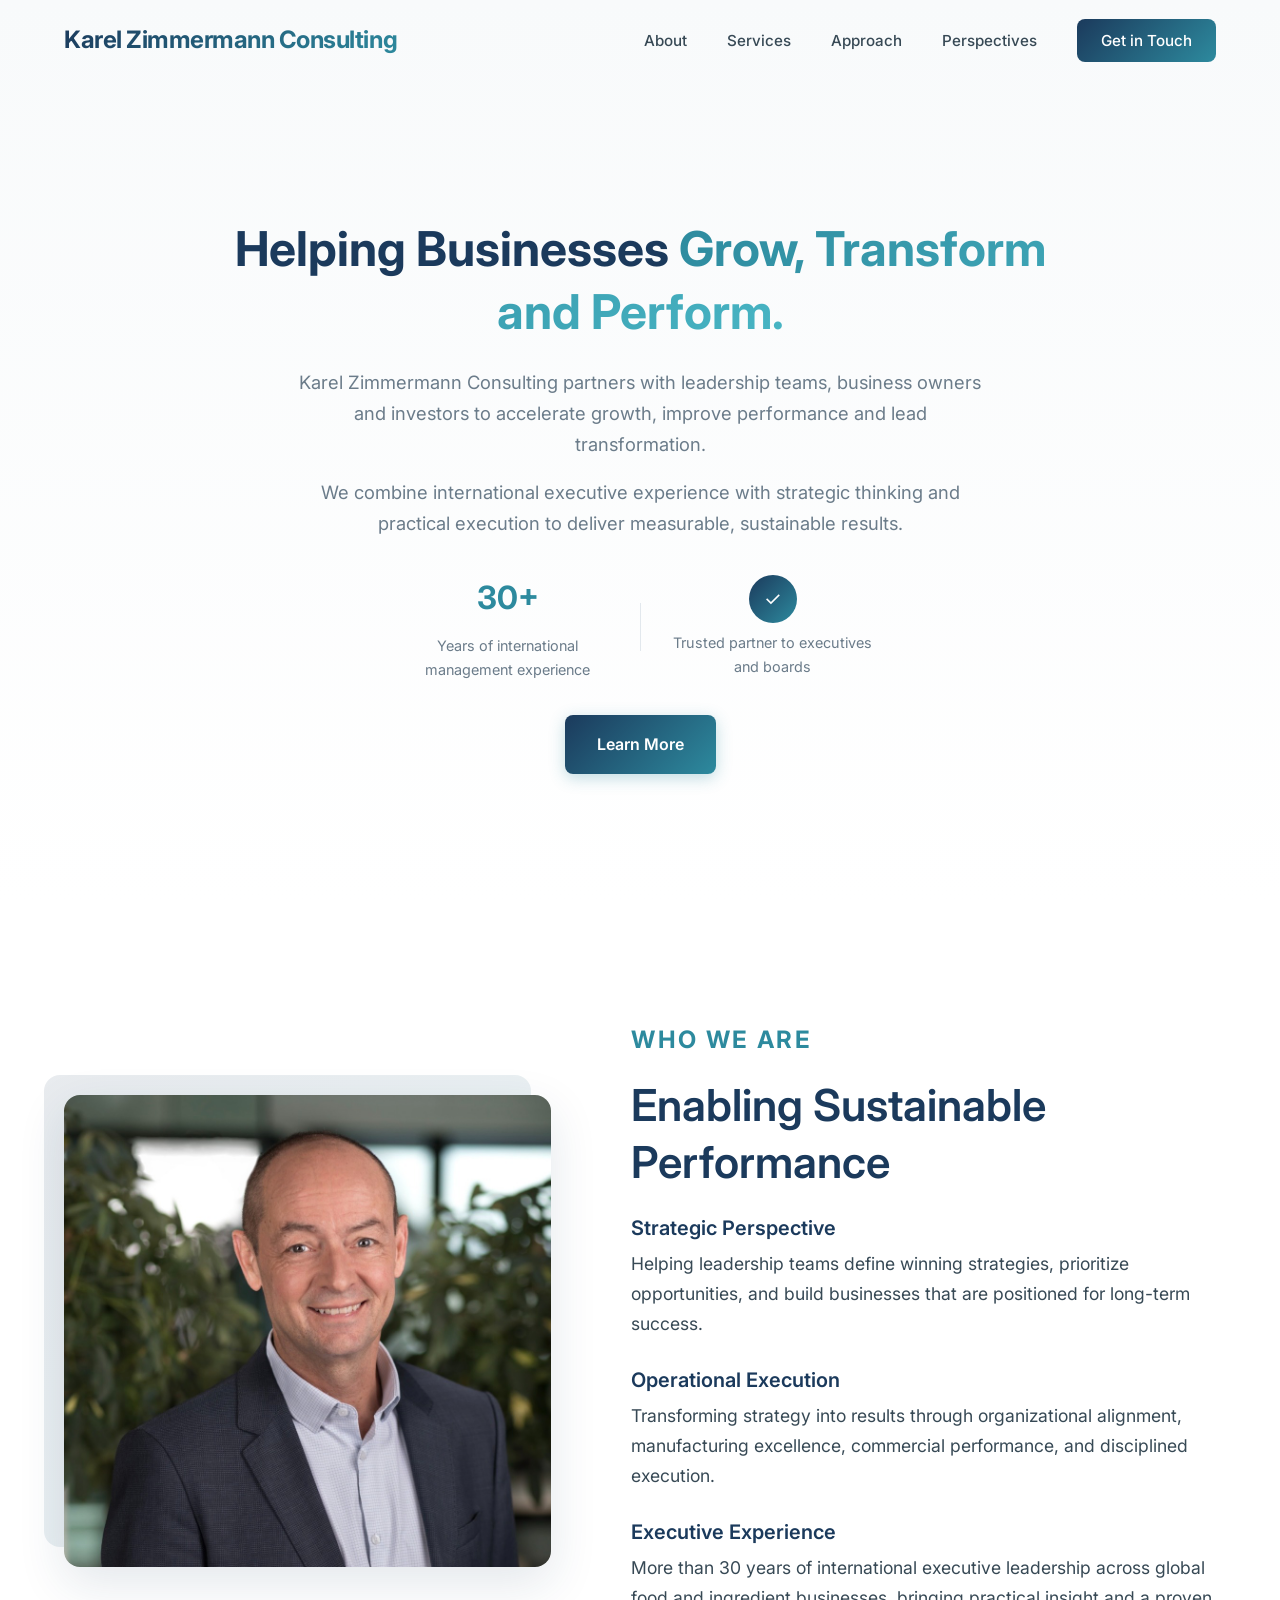
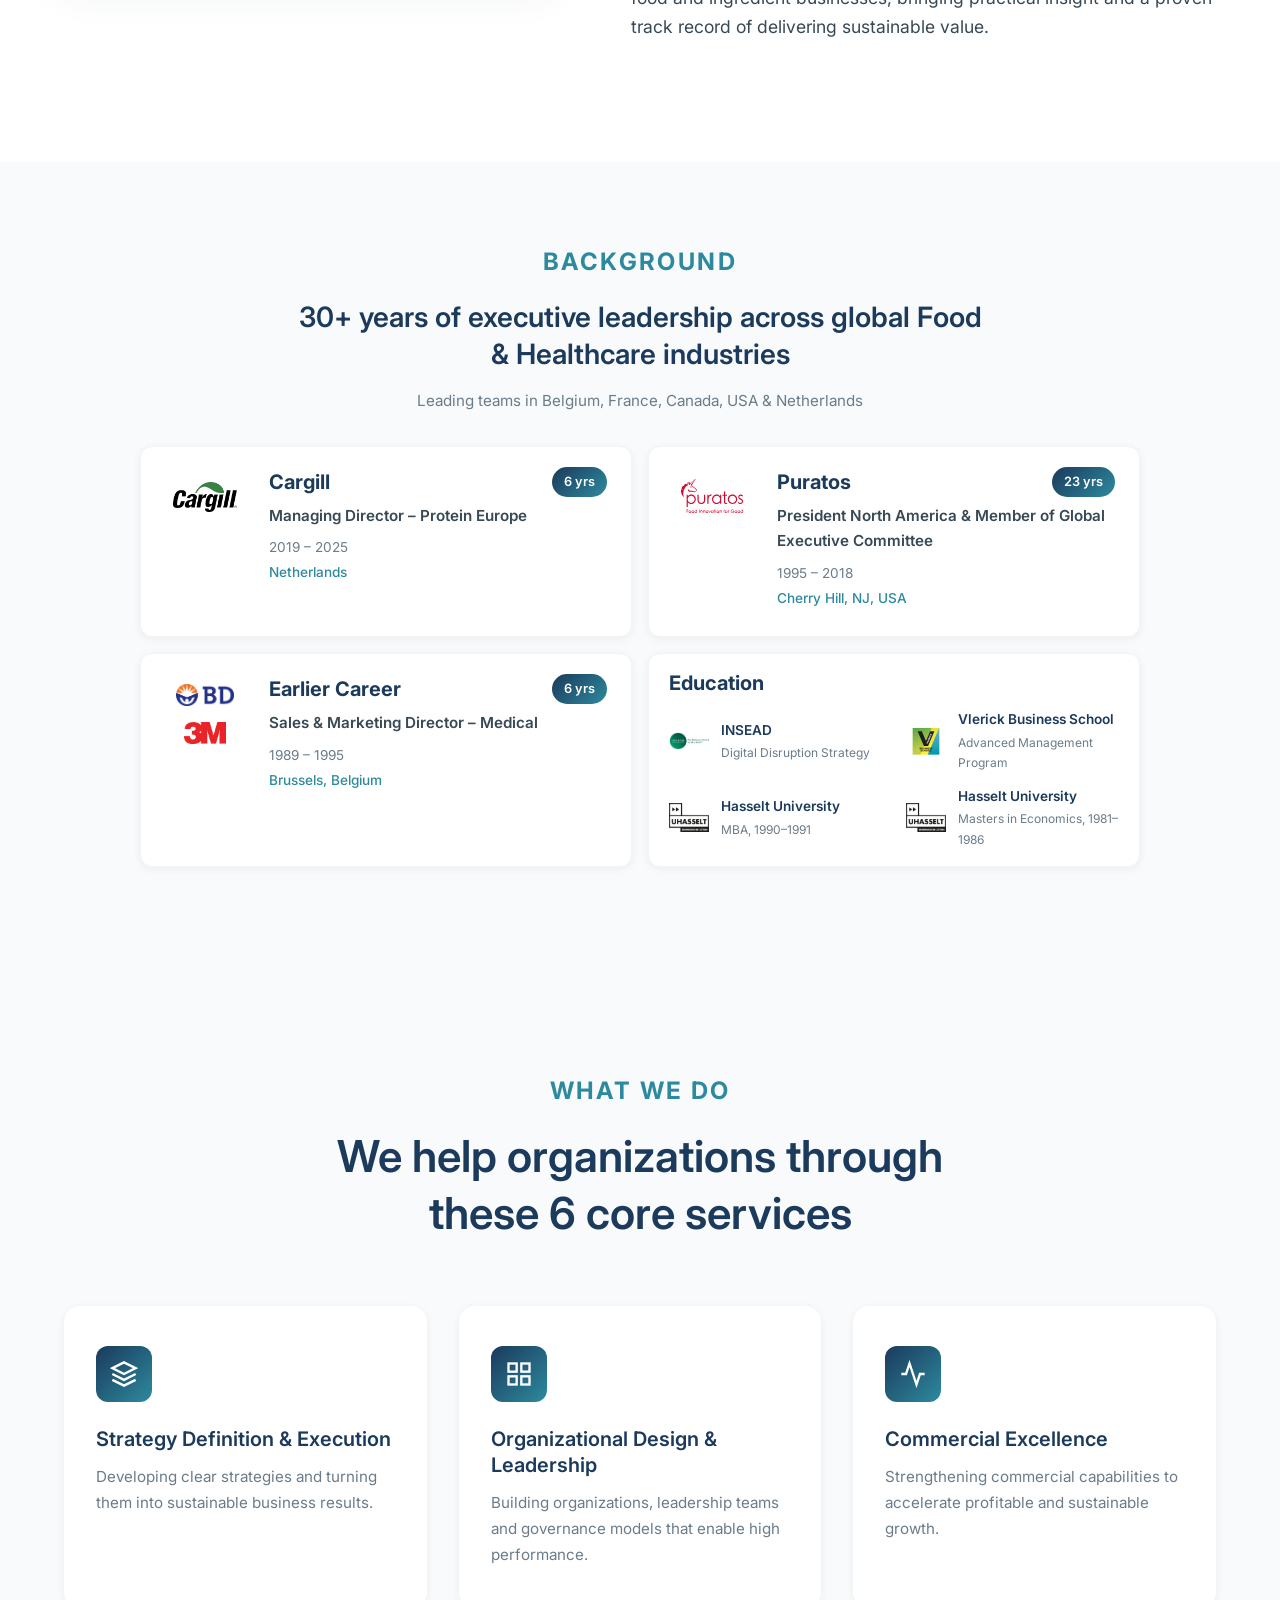
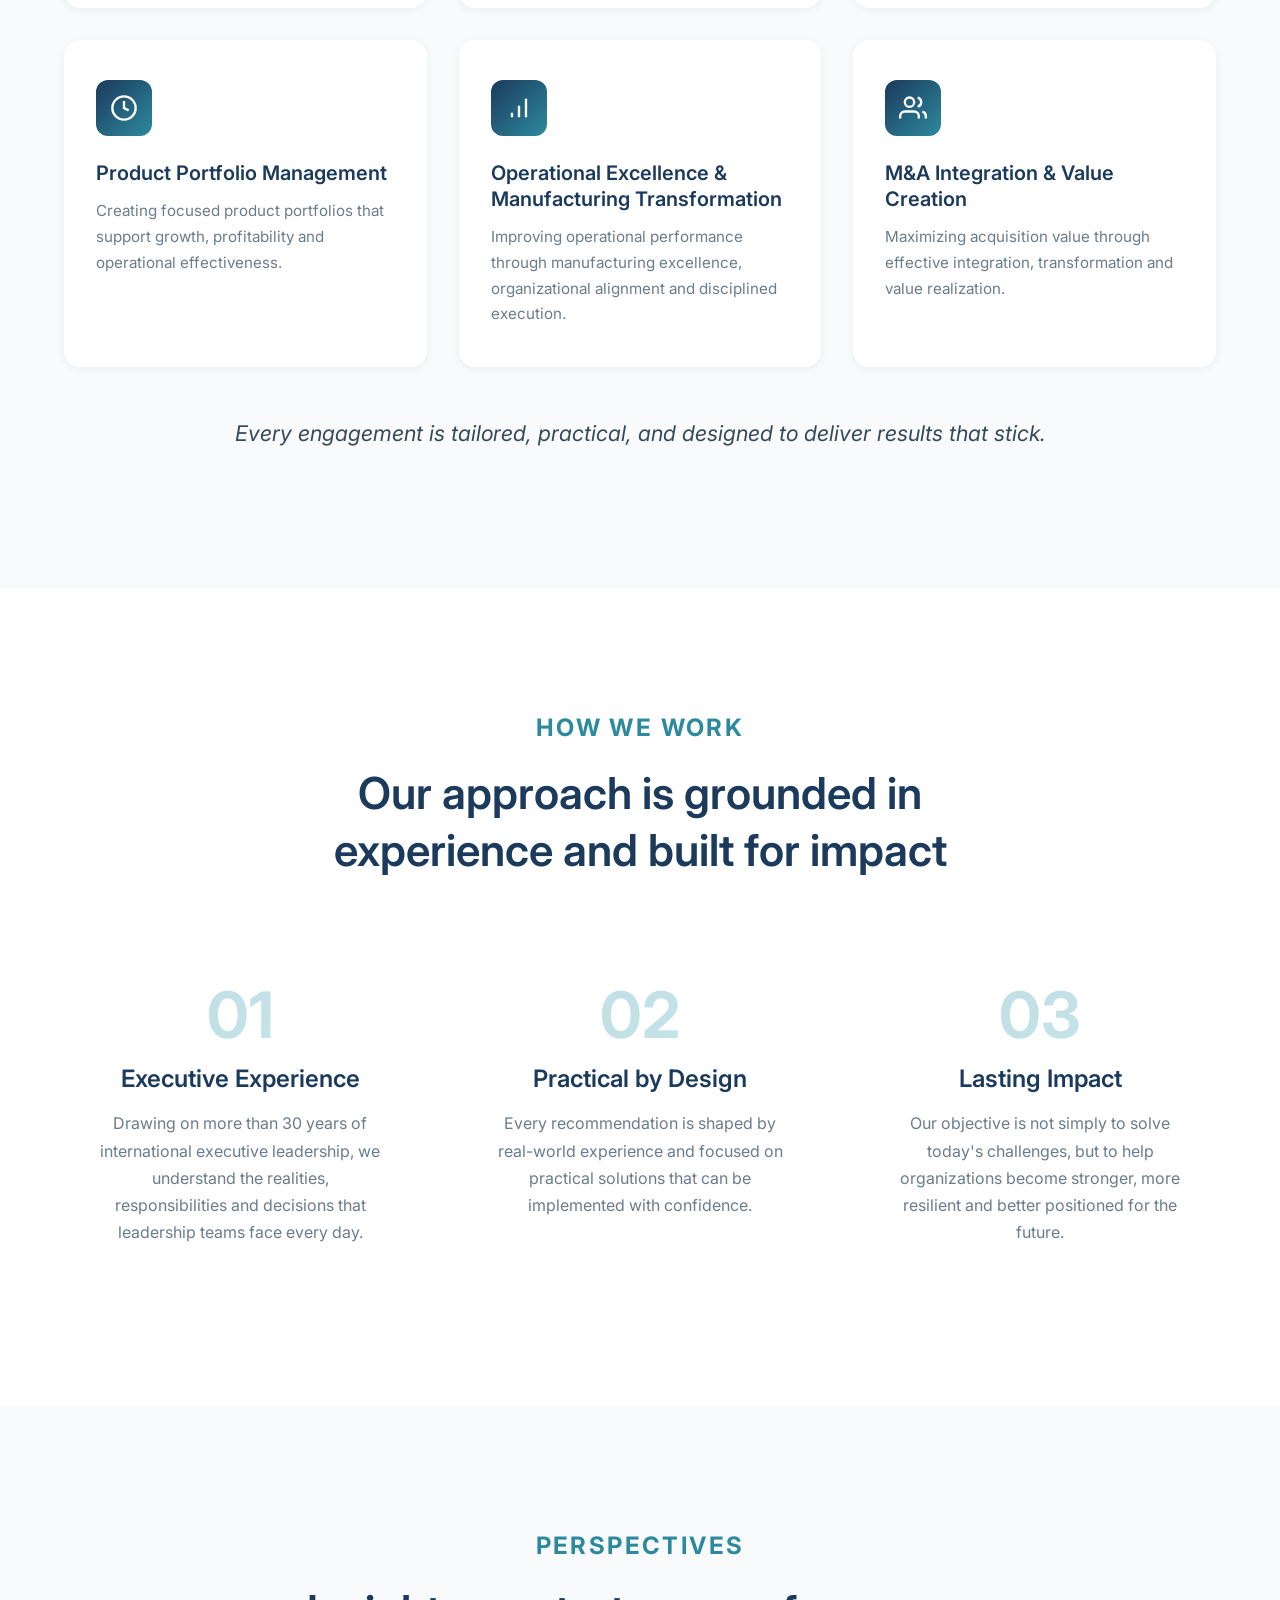
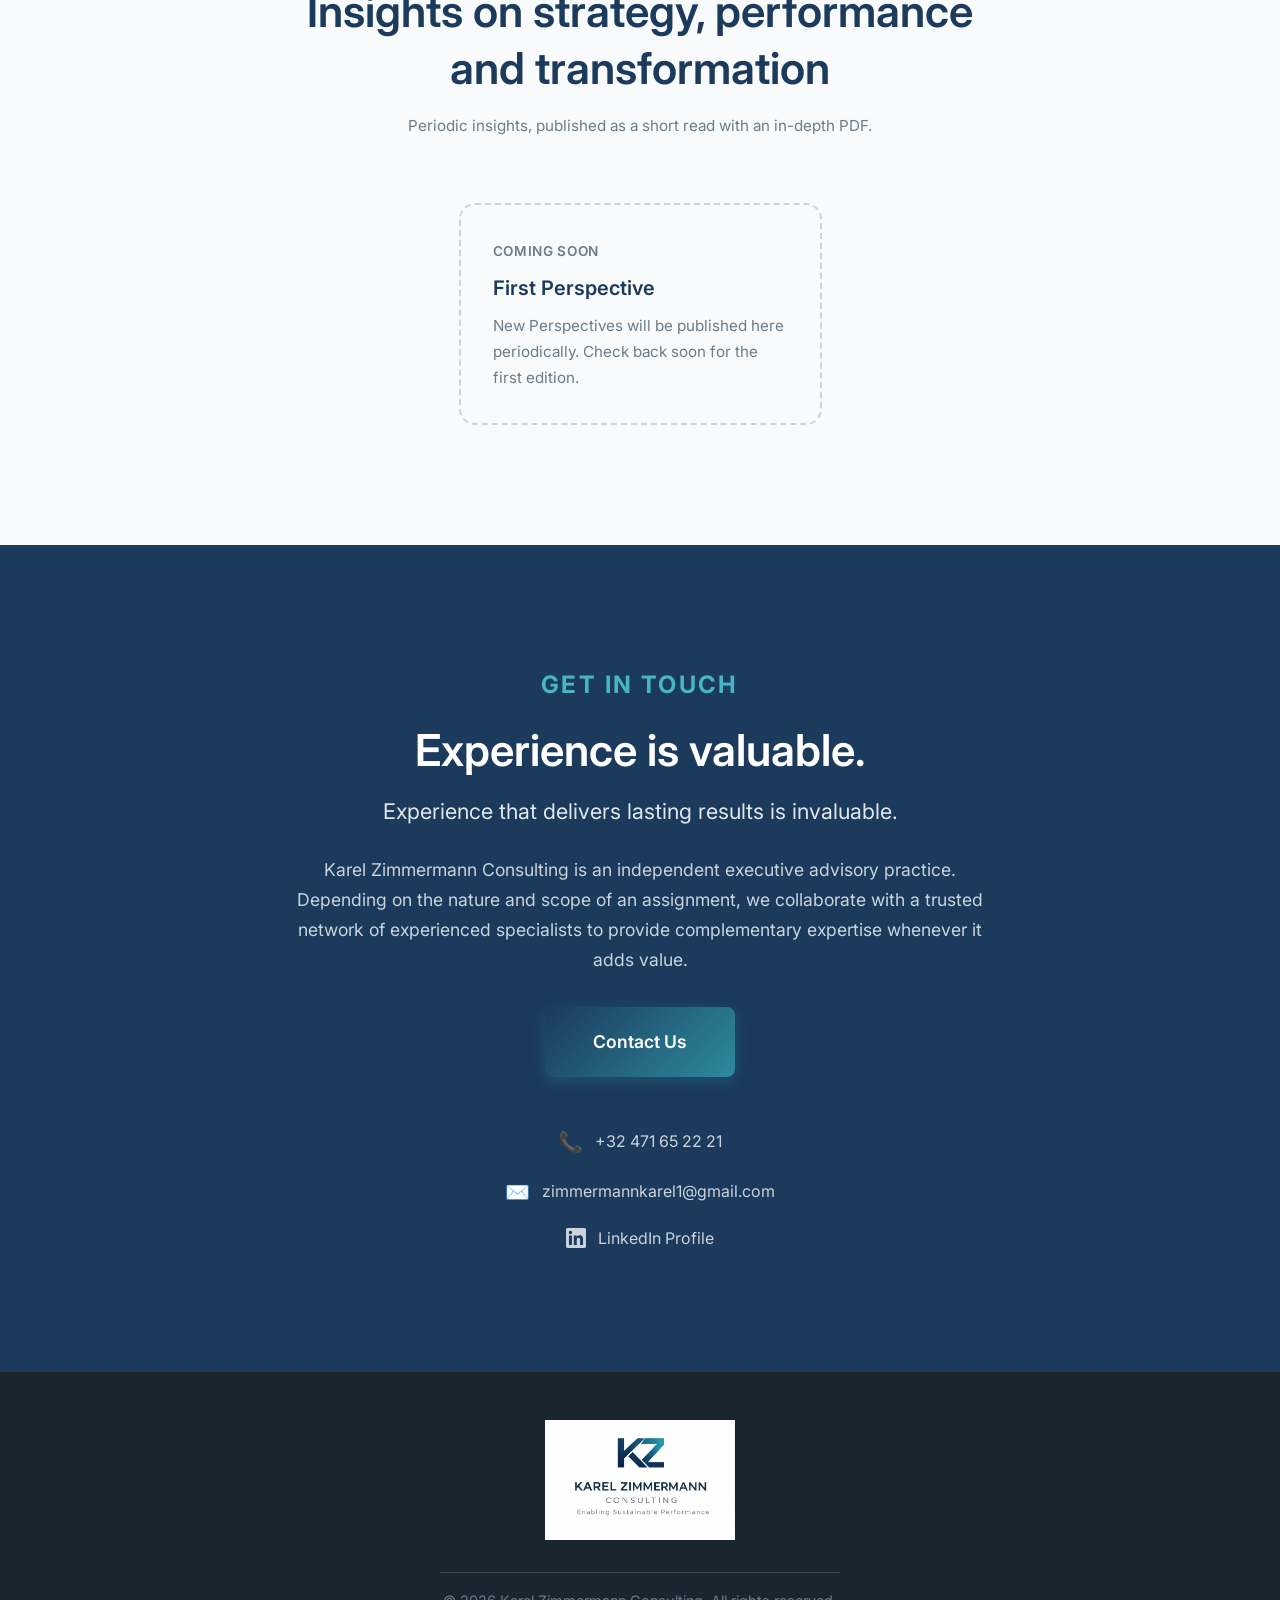
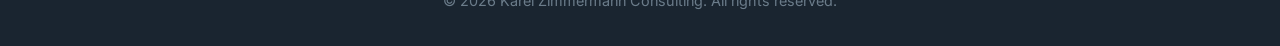
==== index.html @ 5d54854a "Render Perspectives from validated JSON data" ====
<!DOCTYPE html>
<html lang="en">

<head>
    <meta charset="UTF-8">
    <meta name="viewport" content="width=device-width, initial-scale=1.0">
    <meta name="description"
        content="Karel Zimmermann Consulting - Enabling Sustainable Performance. Strategy, structure, and execution consulting for leadership teams.">
    <title>Karel Zimmermann Consulting | Enabling Sustainable Performance</title>
    <link rel="stylesheet" href="styles.css">
    <link rel="preconnect" href="https://fonts.googleapis.com">
    <link rel="preconnect" href="https://fonts.gstatic.com" crossorigin>
    <link href="https://fonts.googleapis.com/css2?family=Inter:wght@300;400;500;600;700&display=swap" rel="stylesheet">
    <link rel="icon" type="image/png" href="logo.png">
</head>

<body>
    <!-- Navigation -->
    <nav class="navbar">
        <div class="nav-container">
            <a href="#home" class="nav-logo">Karel Zimmermann Consulting</a>
            <ul class="nav-menu">
                <li><a href="#about">About</a></li>
                <li><a href="#services">Services</a></li>
                <li><a href="#approach">Approach</a></li>
                <li><a href="#perspectives">Perspectives</a></li>
                <li><a href="#contact" class="nav-cta">Get in Touch</a></li>
            </ul>
            <button class="nav-toggle" aria-label="Toggle menu">
                <span></span>
                <span></span>
                <span></span>
            </button>
        </div>
    </nav>

    <!-- Hero Section -->
    <section id="home" class="hero">
        <div class="hero-content">
            <h1>Helping Businesses <span class="gradient-text">Grow, Transform and Perform.</span></h1>
            <p class="hero-subtitle">Karel Zimmermann Consulting partners with leadership teams, business
                owners and investors to accelerate growth, improve performance and lead transformation.</p>
            <p class="hero-subtitle">We combine international executive experience with strategic thinking and
                practical execution to deliver measurable, sustainable results.</p>
            <div class="hero-stats">
                <div class="stat">
                    <span class="stat-number">30+</span>
                    <span class="stat-label">Years of international management experience</span>
                </div>
                <div class="stat-divider"></div>
                <div class="stat">
                    <span class="stat-icon">✓</span>
                    <span class="stat-label">Trusted partner to executives and boards</span>
                </div>
            </div>
            <a href="#about" class="btn btn-primary">Learn More</a>
        </div>
    </section>

    <!-- About Section -->
    <section id="about" class="about">
        <div class="container">
            <div class="about-grid">
                <div class="about-image">
                    <img src="karel-photo.png" alt="Karel Zimmermann">
                </div>
                <div class="about-content">
                    <span class="section-tag">Who We Are</span>
                    <h2>Enabling Sustainable Performance</h2>
                    <div class="about-points">
                        <div class="about-point">
                            <h3>Strategic Perspective</h3>
                            <p>Helping leadership teams define winning strategies, prioritize opportunities,
                                and build businesses that are positioned for long-term success.</p>
                        </div>
                        <div class="about-point">
                            <h3>Operational Execution</h3>
                            <p>Transforming strategy into results through organizational alignment,
                                manufacturing excellence, commercial performance, and disciplined
                                execution.</p>
                        </div>
                        <div class="about-point">
                            <h3>Executive Experience</h3>
                            <p>More than 30 years of international executive leadership across global food
                                and ingredient businesses, bringing practical insight and a proven track
                                record of delivering sustainable value.</p>
                        </div>
                    </div>
                </div>
            </div>
        </div>
    </section>

    <!-- Experience Section -->
    <section id="experience" class="experience">
        <div class="container">
            <div class="section-header">
                <span class="section-tag">Background</span>
                <h2 class="experience-title">30+ years of executive leadership across global Food & Healthcare industries</h2>
                <p class="section-subtitle">Leading teams in Belgium, France, Canada, USA & Netherlands</p>
            </div>

            <!-- Career & Education Grid -->
            <div class="career-timeline">
                <!-- Cargill -->
                <div class="career-item">
                    <div class="career-logo">
                        <img src="logos/cargill-logo.png" alt="Cargill">
                    </div>
                    <div class="career-content">
                        <div class="career-header">
                            <h3 class="career-company">Cargill</h3>
                            <span class="career-duration">6 yrs</span>
                        </div>
                        <div class="career-role">
                            <strong>Managing Director – Protein Europe</strong>
                            <span class="career-period">2019 – 2025</span>
                        </div>
                        <p class="career-location">Netherlands</p>
                    </div>
                </div>

                <!-- Puratos -->
                <div class="career-item">
                    <div class="career-logo">
                        <img src="logos/puratos-logo.svg" alt="Puratos">
                    </div>
                    <div class="career-content">
                        <div class="career-header">
                            <h3 class="career-company">Puratos</h3>
                            <span class="career-duration">23 yrs</span>
                        </div>
                        <div class="career-role">
                            <strong>President North America & Member of Global Executive Committee</strong>
                            <span class="career-period">1995 – 2018</span>
                        </div>
                        <p class="career-location">Cherry Hill, NJ, USA</p>
                    </div>
                </div>

                <!-- Earlier Career -->
                <div class="career-item">
                    <div class="career-logo career-logo-multi">
                        <img src="logos/bd-logo.png" alt="BD">
                        <img src="logos/3m-logo.png" alt="3M">
                    </div>
                    <div class="career-content">
                        <div class="career-header">
                            <h3 class="career-company">Earlier Career</h3>
                            <span class="career-duration">6 yrs</span>
                        </div>
                        <div class="career-role">
                            <strong>Sales & Marketing Director – Medical</strong>
                            <span class="career-period">1989 – 1995</span>
                        </div>
                        <p class="career-location">Brussels, Belgium</p>
                    </div>
                </div>

                <!-- Education -->
                <div class="career-item career-item-education">
                    <div class="career-content">
                        <div class="career-header">
                            <h3 class="career-company">Education</h3>
                        </div>
                        <div class="education-inline education-two-col">
                            <div class="education-item">
                                <img src="logos/insead-logo.png" alt="INSEAD">
                                <div>
                                    <strong>INSEAD</strong>
                                    <span>Digital Disruption Strategy</span>
                                </div>
                            </div>
                            <div class="education-item">
                                <img src="logos/vlerick-logo.png" alt="Vlerick">
                                <div>
                                    <strong>Vlerick Business School</strong>
                                    <span>Advanced Management Program</span>
                                </div>
                            </div>
                            <div class="education-item">
                                <img src="logos/uhasselt-logo.png" alt="Hasselt University">
                                <div>
                                    <strong>Hasselt University</strong>
                                    <span>MBA, 1990–1991</span>
                                </div>
                            </div>
                            <div class="education-item">
                                <img src="logos/uhasselt-logo.png" alt="Hasselt University">
                                <div>
                                    <strong>Hasselt University</strong>
                                    <span>Masters in Economics, 1981–1986</span>
                                </div>
                            </div>
                        </div>
                    </div>
                </div>
            </div>
        </div>
    </section>

    <!-- Services Section -->
    <section id="services" class="services">
        <div class="container">
            <div class="section-header">
                <span class="section-tag">What We Do</span>
                <h2>We help organizations through these 6 core services</h2>
            </div>
            <div class="services-grid">
                <div class="service-card">
                    <div class="service-icon">
                        <svg viewBox="0 0 24 24" fill="none" stroke="currentColor" stroke-width="2">
                            <path d="M12 2L2 7l10 5 10-5-10-5zM2 17l10 5 10-5M2 12l10 5 10-5" />
                        </svg>
                    </div>
                    <h3>Strategy Definition & Execution</h3>
                    <p>Developing clear strategies and turning them into sustainable business results.</p>
                </div>
                <div class="service-card">
                    <div class="service-icon">
                        <svg viewBox="0 0 24 24" fill="none" stroke="currentColor" stroke-width="2">
                            <rect x="3" y="3" width="7" height="7" />
                            <rect x="14" y="3" width="7" height="7" />
                            <rect x="14" y="14" width="7" height="7" />
                            <rect x="3" y="14" width="7" height="7" />
                        </svg>
                    </div>
                    <h3>Organizational Design & Leadership</h3>
                    <p>Building organizations, leadership teams and governance models that enable high
                        performance.</p>
                </div>
                <div class="service-card">
                    <div class="service-icon">
                        <svg viewBox="0 0 24 24" fill="none" stroke="currentColor" stroke-width="2">
                            <path d="M22 12h-4l-3 9L9 3l-3 9H2" />
                        </svg>
                    </div>
                    <h3>Commercial Excellence</h3>
                    <p>Strengthening commercial capabilities to accelerate profitable and sustainable
                        growth.</p>
                </div>
                <div class="service-card">
                    <div class="service-icon">
                        <svg viewBox="0 0 24 24" fill="none" stroke="currentColor" stroke-width="2">
                            <circle cx="12" cy="12" r="10" />
                            <path d="M12 6v6l4 2" />
                        </svg>
                    </div>
                    <h3>Product Portfolio Management</h3>
                    <p>Creating focused product portfolios that support growth, profitability and
                        operational effectiveness.</p>
                </div>
                <div class="service-card">
                    <div class="service-icon">
                        <svg viewBox="0 0 24 24" fill="none" stroke="currentColor" stroke-width="2">
                            <path d="M12 20V10M18 20V4M6 20v-4" />
                        </svg>
                    </div>
                    <h3>Operational Excellence & Manufacturing Transformation</h3>
                    <p>Improving operational performance through manufacturing excellence, organizational
                        alignment and disciplined execution.</p>
                </div>
                <div class="service-card">
                    <div class="service-icon">
                        <svg viewBox="0 0 24 24" fill="none" stroke="currentColor" stroke-width="2">
                            <path d="M17 21v-2a4 4 0 0 0-4-4H5a4 4 0 0 0-4 4v2" />
                            <circle cx="9" cy="7" r="4" />
                            <path d="M23 21v-2a4 4 0 0 0-3-3.87" />
                            <path d="M16 3.13a4 4 0 0 1 0 7.75" />
                        </svg>
                    </div>
                    <h3>M&A Integration & Value Creation</h3>
                    <p>Maximizing acquisition value through effective integration, transformation and value
                        realization.</p>
                </div>
            </div>
            <p class="services-note">Every engagement is tailored, practical, and designed to deliver results that
                stick.</p>
        </div>
    </section>

    <!-- Approach Section -->
    <section id="approach" class="approach">
        <div class="container">
            <div class="section-header">
                <span class="section-tag">How We Work</span>
                <h2>Our approach is grounded in experience and built for impact</h2>
            </div>
            <div class="approach-grid">
                <div class="approach-card">
                    <div class="approach-number">01</div>
                    <h3>Executive Experience</h3>
                    <p>Drawing on more than 30 years of international executive leadership, we understand the
                        realities, responsibilities and decisions that leadership teams face every day.</p>
                </div>
                <div class="approach-card">
                    <div class="approach-number">02</div>
                    <h3>Practical by Design</h3>
                    <p>Every recommendation is shaped by real-world experience and focused on practical
                        solutions that can be implemented with confidence.</p>
                </div>
                <div class="approach-card">
                    <div class="approach-number">03</div>
                    <h3>Lasting Impact</h3>
                    <p>Our objective is not simply to solve today's challenges, but to help organizations
                        become stronger, more resilient and better positioned for the future.</p>
                </div>
            </div>
        </div>
    </section>

    <!-- Perspectives Section -->
    <section id="perspectives" class="perspectives">
        <div class="container">
            <div class="section-header">
                <span class="section-tag">Perspectives</span>
                <h2>Insights on strategy, performance and transformation</h2>
                <p class="section-subtitle">Periodic insights, published as a short read with an in-depth
                    PDF.</p>
            </div>
            <div class="perspectives-grid">
                <div class="perspective-card perspective-card--placeholder">
                    <span class="perspective-date">Coming soon</span>
                    <h3>First Perspective</h3>
                    <p>New Perspectives will be published here periodically. Check back soon for the first
                        edition.</p>
                </div>
            </div>
        </div>
    </section>

    <!-- Contact Section -->
    <section id="contact" class="contact">
        <div class="container">
            <div class="contact-content">
                <span class="section-tag">Get in Touch</span>
                <h2>Experience is valuable.</h2>
                <p class="contact-tagline">Experience that delivers lasting results is invaluable.</p>
                <p>Karel Zimmermann Consulting is an independent executive advisory practice. Depending on
                    the nature and scope of an assignment, we collaborate with a trusted network of
                    experienced specialists to provide complementary expertise whenever it adds value.</p>
                <a href="mailto:zimmermannkarel1@gmail.com" class="btn btn-primary btn-large">Contact Us</a>
                <div class="contact-details">
                    <div class="contact-item">
                        <span class="contact-icon">📞</span>
                        <a href="tel:+32471652221">+32 471 65 22 21</a>
                    </div>
                    <div class="contact-item">
                        <span class="contact-icon">✉️</span>
                        <a href="mailto:zimmermannkarel1@gmail.com">zimmermannkarel1@gmail.com</a>
                    </div>
                    <div class="contact-item">
                        <span class="contact-icon linkedin-icon">
                            <svg xmlns="http://www.w3.org/2000/svg" viewBox="0 0 24 24" fill="currentColor" width="20"
                                height="20">
                                <path
                                    d="M20.447 20.452h-3.554v-5.569c0-1.328-.027-3.037-1.852-3.037-1.853 0-2.136 1.445-2.136 2.939v5.667H9.351V9h3.414v1.561h.046c.477-.9 1.637-1.85 3.37-1.85 3.601 0 4.267 2.37 4.267 5.455v6.286zM5.337 7.433c-1.144 0-2.063-.926-2.063-2.065 0-1.138.92-2.063 2.063-2.063 1.14 0 2.064.925 2.064 2.063 0 1.139-.925 2.065-2.064 2.065zm1.782 13.019H3.555V9h3.564v11.452zM22.225 0H1.771C.792 0 0 .774 0 1.729v20.542C0 23.227.792 24 1.771 24h20.451C23.2 24 24 23.227 24 22.271V1.729C24 .774 23.2 0 22.222 0h.003z" />
                            </svg>
                        </span>
                        <a href="https://www.linkedin.com/in/karel-zimmermann/" target="_blank"
                            rel="noopener noreferrer">LinkedIn Profile</a>
                    </div>
                </div>
            </div>
        </div>
    </section>

    <!-- Footer -->
    <footer class="footer">
        <div class="container">
            <div class="footer-content">
                <img src="logo-full.jpg" alt="Karel Zimmermann Consulting" class="footer-logo">
                <p class="copyright">© 2026 Karel Zimmermann Consulting. All rights reserved.</p>
            </div>
        </div>
    </footer>

    <script src="perspectives.js"></script>
    <script>
        // Mobile Navigation Toggle
        const navToggle = document.querySelector('.nav-toggle');
        const navMenu = document.querySelector('.nav-menu');

        navToggle.addEventListener('click', () => {
            navMenu.classList.toggle('active');
            navToggle.classList.toggle('active');
        });

        // Close menu when clicking a link
        document.querySelectorAll('.nav-menu a').forEach(link => {
            link.addEventListener('click', () => {
                navMenu.classList.remove('active');
                navToggle.classList.remove('active');
            });
        });

        // Navbar background on scroll
        window.addEventListener('scroll', () => {
            const navbar = document.querySelector('.navbar');
            if (window.scrollY > 50) {
                navbar.classList.add('scrolled');
            } else {
                navbar.classList.remove('scrolled');
            }
        });

        // Smooth scroll for anchor links
        document.querySelectorAll('a[href^="#"]').forEach(anchor => {
            anchor.addEventListener('click', function (e) {
                e.preventDefault();
                const target = document.querySelector(this.getAttribute('href'));
                if (target) {
                    target.scrollIntoView({
                        behavior: 'smooth',
                        block: 'start'
                    });
                }
            });
        });

        // Reveal animations on scroll
        const observerOptions = {
            threshold: 0.1,
            rootMargin: '0px 0px -50px 0px'
        };

        const observer = new IntersectionObserver((entries) => {
            entries.forEach(entry => {
                if (entry.isIntersecting) {
                    entry.target.classList.add('revealed');
                }
            });
        }, observerOptions);

        document.querySelectorAll('.service-card, .approach-card, .perspective-card, .about-content, .about-image, .career-item').forEach(el => {
            el.classList.add('reveal');
            observer.observe(el);
        });

        Perspectives.loadPerspectives({
            document,
            grid: document.querySelector('.perspectives-grid'),
            fetch: window.fetch.bind(window),
            onError: error => console.error('Unable to load Perspectives:', error),
            observer
        });
    </script>
</body>

</html>
---- styles.css ----
/* ========================================
   Karel Zimmermann Consulting
   Brand Colors & Design System
   ======================================== */

:root {
    /* Brand Colors - from logo */
    --navy-dark: #1B3A5C;
    --navy: #1E4A6D;
    --teal: #2D8A9E;
    --teal-light: #48B5C4;
    --gradient-primary: linear-gradient(135deg, var(--navy-dark) 0%, var(--teal) 100%);
    --gradient-text: linear-gradient(135deg, var(--teal) 0%, var(--teal-light) 100%);

    /* Neutrals */
    --white: #FFFFFF;
    --gray-50: #F8FAFB;
    --gray-100: #F1F5F7;
    --gray-200: #E2E8ED;
    --gray-300: #CAD4DC;
    --gray-500: #6B7C8A;
    --gray-700: #374955;
    --gray-900: #1A2530;

    /* Typography */
    --font-family: 'Inter', -apple-system, BlinkMacSystemFont, 'Segoe UI', sans-serif;

    /* Spacing */
    --section-padding: 120px;
    --container-max: 1200px;

    /* Transitions */
    --transition-fast: 0.2s ease;
    --transition-base: 0.3s ease;
    --transition-slow: 0.5s ease;

    /* Shadows */
    --shadow-sm: 0 2px 8px rgba(27, 58, 92, 0.06);
    --shadow-md: 0 8px 24px rgba(27, 58, 92, 0.08);
    --shadow-lg: 0 16px 48px rgba(27, 58, 92, 0.12);
}

/* ========================================
   Reset & Base Styles
   ======================================== */

*,
*::before,
*::after {
    margin: 0;
    padding: 0;
    box-sizing: border-box;
}

html {
    scroll-behavior: smooth;
}

body {
    font-family: var(--font-family);
    font-size: 16px;
    line-height: 1.7;
    color: var(--gray-700);
    background-color: var(--white);
    -webkit-font-smoothing: antialiased;
    -moz-osx-font-smoothing: grayscale;
}

h1,
h2,
h3,
h4,
h5,
h6 {
    color: var(--navy-dark);
    font-weight: 600;
    line-height: 1.3;
}

h1 {
    font-size: clamp(2rem, 4vw, 3rem);
    font-weight: 700;
}

h2 {
    font-size: clamp(2rem, 4vw, 2.75rem);
}

h3 {
    font-size: 1.25rem;
}

p {
    margin-bottom: 1rem;
}

a {
    color: var(--teal);
    text-decoration: none;
    transition: color var(--transition-fast);
}

a:hover {
    color: var(--navy-dark);
}

img {
    max-width: 100%;
    height: auto;
    display: block;
}

.container {
    max-width: var(--container-max);
    margin: 0 auto;
    padding: 0 24px;
}

/* ========================================
   Navigation
   ======================================== */

.navbar {
    position: fixed;
    top: 0;
    left: 0;
    right: 0;
    z-index: 1000;
    padding: 20px 0;
    transition: all var(--transition-base);
}

.navbar.scrolled {
    background: rgba(255, 255, 255, 0.98);
    backdrop-filter: blur(10px);
    box-shadow: var(--shadow-sm);
    padding: 12px 0;
}

.nav-container {
    max-width: var(--container-max);
    margin: 0 auto;
    padding: 0 24px;
    display: flex;
    justify-content: space-between;
    align-items: center;
}

.nav-logo {
    font-size: 1.5rem;
    font-weight: 700;
    background: var(--gradient-primary);
    -webkit-background-clip: text;
    -webkit-text-fill-color: transparent;
    background-clip: text;
    letter-spacing: -0.02em;
}

.nav-logo:hover {
    background: var(--gradient-text);
    -webkit-background-clip: text;
    -webkit-text-fill-color: transparent;
    background-clip: text;
}

.nav-menu {
    display: flex;
    list-style: none;
    gap: 40px;
    align-items: center;
}

.nav-menu a {
    color: var(--gray-700);
    font-weight: 500;
    font-size: 0.95rem;
    transition: color var(--transition-fast);
}

.nav-menu a:hover {
    color: var(--teal);
}

.nav-cta {
    background: var(--gradient-primary);
    color: var(--white) !important;
    padding: 12px 24px;
    border-radius: 8px;
    font-weight: 500;
}

.nav-cta:hover {
    opacity: 0.9;
    color: var(--white) !important;
}

.nav-toggle {
    display: none;
    flex-direction: column;
    gap: 5px;
    background: none;
    border: none;
    cursor: pointer;
    padding: 5px;
}

.nav-toggle span {
    width: 24px;
    height: 2px;
    background: var(--navy-dark);
    transition: var(--transition-fast);
}

/* ========================================
   Buttons
   ======================================== */

.btn {
    display: inline-flex;
    align-items: center;
    justify-content: center;
    padding: 16px 32px;
    font-size: 1rem;
    font-weight: 600;
    border-radius: 8px;
    cursor: pointer;
    transition: all var(--transition-base);
    border: none;
    text-decoration: none;
}

.btn-primary {
    background: var(--gradient-primary);
    color: var(--white);
    box-shadow: 0 4px 16px rgba(45, 138, 158, 0.3);
}

.btn-primary:hover {
    transform: translateY(-2px);
    box-shadow: 0 8px 24px rgba(45, 138, 158, 0.4);
    color: var(--white);
}

.btn-large {
    padding: 20px 48px;
    font-size: 1.1rem;
}

/* ========================================
   Hero Section
   ======================================== */

.hero {
    height: 100vh;
    display: flex;
    align-items: center;
    padding: 100px 24px 40px;
    background: linear-gradient(180deg, var(--gray-50) 0%, var(--white) 100%);
}

.hero-content {
    max-width: 900px;
    margin: 0 auto;
    text-align: center;
    transform: translateY(16px);
}

.hero h1 {
    margin-bottom: 24px;
}

.gradient-text {
    background: var(--gradient-text);
    -webkit-background-clip: text;
    -webkit-text-fill-color: transparent;
    background-clip: text;
}

.hero-subtitle {
    font-size: 1.15rem;
    color: var(--gray-500);
    max-width: 700px;
    margin: 0 auto 16px;
    line-height: 1.7;
}

.hero-subtitle:last-of-type {
    margin-bottom: 32px;
}

.hero-stats {
    display: flex;
    justify-content: center;
    align-items: center;
    gap: 32px;
    margin-bottom: 32px;
    flex-wrap: wrap;
}

.stat {
    display: flex;
    flex-direction: column;
    align-items: center;
    gap: 8px;
}

.stat-number {
    font-size: 2rem;
    font-weight: 700;
    color: var(--teal);
}

.stat-icon {
    width: 48px;
    height: 48px;
    display: flex;
    align-items: center;
    justify-content: center;
    background: var(--gradient-primary);
    color: var(--white);
    border-radius: 50%;
    font-size: 1.25rem;
}

.stat-label {
    font-size: 0.9rem;
    color: var(--gray-500);
    max-width: 200px;
    text-align: center;
}

.stat-divider {
    width: 1px;
    height: 48px;
    background: var(--gray-200);
}

/* ========================================
   Section Styles
   ======================================== */

.section-tag {
    display: inline-block;
    font-size: 1.5rem;
    font-weight: 700;
    color: var(--teal);
    text-transform: uppercase;
    letter-spacing: 0.1em;
    margin-bottom: 16px;
}

.section-header {
    text-align: center;
    max-width: 700px;
    margin: 0 auto 64px;
}

.section-header h2 {
    margin-bottom: 16px;
}

/* ========================================
   About Section
   ======================================== */

.about {
    padding: var(--section-padding) 0;
}

.about-grid {
    display: grid;
    grid-template-columns: 1fr 1.2fr;
    gap: 80px;
    align-items: center;
}

.about-image {
    position: relative;
}

.about-image img {
    border-radius: 16px;
    box-shadow: var(--shadow-lg);
}

.about-image::before {
    content: '';
    position: absolute;
    top: -20px;
    left: -20px;
    right: 20px;
    bottom: 20px;
    background: var(--gradient-primary);
    border-radius: 16px;
    z-index: -1;
    opacity: 0.1;
}

.about-content h2 {
    margin-bottom: 24px;
}

.about-content p {
    color: var(--gray-700);
    font-size: 1.1rem;
}

.about-points {
    display: flex;
    flex-direction: column;
    gap: 28px;
    margin-top: 8px;
}

.about-point h3 {
    margin-bottom: 8px;
}

.about-point p {
    margin-bottom: 0;
}

/* ========================================
   Experience Section
   ======================================== */

.experience {
    padding: 80px 0 60px;
    background: var(--gray-50);
}

.experience .section-header {
    margin-bottom: 32px;
}

.experience-title {
    font-size: clamp(1.4rem, 3vw, 1.75rem);
}

.section-subtitle {
    color: var(--gray-500);
    font-size: 0.95rem;
    margin-top: 4px;
}

/* Career Timeline */
.career-timeline {
    max-width: 1000px;
    margin: 0 auto 24px;
    display: grid;
    grid-template-columns: repeat(2, 1fr);
    gap: 16px;
}

.career-item {
    display: flex;
    gap: 24px;
    background: var(--white);
    border-radius: 12px;
    padding: 20px 24px;
    box-shadow: var(--shadow-sm);
    transition: all var(--transition-base);
    border: 1px solid var(--gray-100);
}

.career-item:hover {
    box-shadow: var(--shadow-md);
}

.career-logo {
    flex-shrink: 0;
    width: 80px;
    height: 60px;
    display: flex;
    align-items: center;
    justify-content: center;
    background: var(--white);
    border-radius: 8px;
    padding: 8px;
}

.career-logo img {
    max-width: 100%;
    max-height: 100%;
    object-fit: contain;
}

.career-logo-multi {
    flex-direction: column;
    justify-content: center;
    gap: 16px;
    width: 80px;
    height: 80px;
    padding: 6px 8px;
}

.career-logo-multi img {
    max-width: 100%;
    max-height: 22px;
    object-fit: contain;
}

.company-badge {
    display: inline-block;
    padding: 4px 12px;
    background: var(--gray-100);
    border-radius: 4px;
    font-size: 0.8rem;
    font-weight: 700;
    color: var(--navy-dark);
    letter-spacing: 0.02em;
}

.career-content {
    flex: 1;
}

.career-header {
    display: flex;
    justify-content: space-between;
    align-items: center;
    margin-bottom: 6px;
}

.career-company {
    font-size: 1.25rem;
    font-weight: 700;
    color: var(--navy-dark);
    margin: 0;
}

.career-duration {
    display: inline-flex;
    align-items: center;
    padding: 4px 12px;
    background: var(--gradient-primary);
    color: var(--white);
    font-size: 0.8rem;
    font-weight: 600;
    border-radius: 100px;
}

.career-role {
    display: flex;
    flex-wrap: wrap;
    align-items: baseline;
    gap: 8px;
    margin-bottom: 2px;
}

.career-role strong {
    color: var(--gray-700);
    font-weight: 600;
    font-size: 0.95rem;
}

.career-period {
    font-size: 0.85rem;
    color: var(--gray-500);
}

.career-location {
    font-size: 0.85rem;
    color: var(--teal);
    margin: 0 0 6px 0;
    font-weight: 500;
}

.career-highlights {
    list-style: none;
    padding: 0;
    margin: 6px 0 0 0;
    display: flex;
    flex-direction: column;
    gap: 2px;
}

.career-highlights li {
    position: relative;
    padding-left: 16px;
    font-size: 0.85rem;
    color: var(--gray-500);
    line-height: 1.4;
}

.career-highlights li::before {
    content: '';
    position: absolute;
    left: 0;
    top: 6px;
    width: 6px;
    height: 6px;
    background: var(--teal-light);
    border-radius: 50%;
}

/* Education Inline (in grid) */
.career-item-education {
    padding: 16px 20px;
}

.career-item-education .career-header {
    margin-bottom: 12px;
}

.education-inline {
    display: flex;
    flex-direction: column;
    gap: 10px;
}

.education-two-col {
    display: grid;
    grid-template-columns: 1fr 1fr;
    gap: 12px 24px;
}

.education-item {
    display: flex;
    align-items: center;
    gap: 12px;
}

.education-item img {
    width: 40px;
    height: 32px;
    object-fit: contain;
    flex-shrink: 0;
}

.education-item div {
    display: flex;
    flex-direction: column;
    gap: 1px;
}

.education-item strong {
    font-size: 0.85rem;
    color: var(--navy-dark);
    font-weight: 600;
}

.education-item span {
    font-size: 0.75rem;
    color: var(--gray-500);
}

/* ========================================
   Services Section
   ======================================== */

.services {
    padding: var(--section-padding) 0;
    background: var(--gray-50);
}

.services-grid {
    display: grid;
    grid-template-columns: repeat(3, 1fr);
    gap: 32px;
}

.service-card {
    background: var(--white);
    padding: 40px 32px;
    border-radius: 16px;
    box-shadow: var(--shadow-sm);
    transition: all var(--transition-base);
}

.service-card:hover {
    transform: translateY(-8px);
    box-shadow: var(--shadow-lg);
}

.service-icon {
    width: 56px;
    height: 56px;
    display: flex;
    align-items: center;
    justify-content: center;
    background: var(--gradient-primary);
    border-radius: 12px;
    margin-bottom: 24px;
}

.service-icon svg {
    width: 28px;
    height: 28px;
    color: var(--white);
}

.service-card h3 {
    margin-bottom: 12px;
    color: var(--navy-dark);
}

.service-card p {
    color: var(--gray-500);
    margin-bottom: 0;
    font-size: 0.95rem;
}

.services-note {
    text-align: center;
    margin-top: 48px;
    font-size: 1.35rem;
    color: var(--gray-700);
    font-style: italic;
}

/* ========================================
   Approach Section
   ======================================== */

.approach {
    padding: var(--section-padding) 0;
}

.approach-grid {
    display: grid;
    grid-template-columns: repeat(3, 1fr);
    gap: 48px;
}

.approach-card {
    text-align: center;
    padding: 40px 32px;
}

.approach-number {
    font-size: 4rem;
    font-weight: 700;
    background: var(--gradient-text);
    -webkit-background-clip: text;
    -webkit-text-fill-color: transparent;
    background-clip: text;
    opacity: 0.3;
    margin-bottom: 16px;
    line-height: 1;
}

.approach-card h3 {
    font-size: 1.5rem;
    margin-bottom: 16px;
    color: var(--navy-dark);
}

.approach-card p {
    color: var(--gray-500);
    font-size: 1rem;
    line-height: 1.7;
    margin-bottom: 0;
}

/* ========================================
   Perspectives Section
   ======================================== */

.perspectives {
    padding: var(--section-padding) 0;
    background: var(--gray-50);
}

.perspectives-grid {
    display: grid;
    /* auto-fit + minmax keeps 3 columns filling the row once there are
       enough cards (min 320px, matching the 3-column math at the
       container's max-width), but collapses to fewer centered columns
       today, while there's only a single placeholder card. */
    grid-template-columns: repeat(auto-fit, minmax(320px, 363px));
    justify-content: center;
    gap: 32px;
}

.perspective-card {
    background: var(--white);
    padding: 32px;
    border-radius: 16px;
    box-shadow: var(--shadow-sm);
    transition: all var(--transition-base);
}

.perspective-card:hover {
    transform: translateY(-8px);
    box-shadow: var(--shadow-lg);
}

.perspective-date {
    display: inline-block;
    font-size: 0.85rem;
    font-weight: 600;
    color: var(--teal);
    text-transform: uppercase;
    letter-spacing: 0.05em;
    margin-bottom: 12px;
}

.perspective-card h3 {
    margin-bottom: 12px;
}

.perspective-card p {
    color: var(--gray-500);
    font-size: 0.95rem;
    margin-bottom: 20px;
}

.perspective-link {
    font-weight: 600;
}

.perspective-card--placeholder {
    background: transparent;
    border: 2px dashed var(--gray-300);
    box-shadow: none;
}

.perspective-card--placeholder:hover {
    transform: none;
    box-shadow: none;
}

.perspective-card--placeholder .perspective-date {
    color: var(--gray-500);
}

.perspective-card--placeholder p {
    margin-bottom: 0;
}

/* ========================================
   Contact Section
   ======================================== */

.contact {
    padding: var(--section-padding) 0;
    background: var(--navy-dark);
    color: var(--white);
}

.contact-content {
    text-align: center;
    max-width: 700px;
    margin: 0 auto;
}

.contact .section-tag {
    color: var(--teal-light);
}

.contact h2 {
    color: var(--white);
    margin-bottom: 16px;
}

.contact>.container>.contact-content>p.contact-tagline {
    font-size: 1.35rem;
    color: var(--gray-200);
    line-height: 1.5;
    margin-bottom: 28px;
}

.contact>.container>.contact-content>p {
    color: var(--gray-300);
    font-size: 1.1rem;
    margin-bottom: 32px;
}

.contact-details {
    display: flex;
    flex-direction: column;
    gap: 16px;
    margin-top: 48px;
}

.contact-item {
    display: flex;
    align-items: center;
    justify-content: center;
    gap: 12px;
    color: var(--gray-300);
}

.contact-item a {
    color: var(--gray-300);
}

.contact-item a:hover {
    color: var(--teal-light);
}

.contact-icon {
    font-size: 1.25rem;
}

.linkedin-icon {
    display: flex;
    align-items: center;
}

.linkedin-icon svg {
    fill: var(--gray-300);
    transition: fill var(--transition-fast);
}

.contact-item:hover .linkedin-icon svg {
    fill: var(--teal-light);
}

/* ========================================
   Footer
   ======================================== */

.footer {
    padding: 48px 0;
    background: var(--gray-900);
    text-align: center;
}

.footer-content {
    display: flex;
    flex-direction: column;
    align-items: center;
    gap: 16px;
}

.footer-logo {
    max-height: 120px;
    width: auto;
    opacity: 1;
}

.footer p {
    color: var(--gray-500);
    margin-bottom: 0;
    font-size: 0.9rem;
}

.copyright {
    margin-top: 16px;
    padding-top: 16px;
    border-top: 1px solid var(--gray-700);
    width: 100%;
    max-width: 400px;
}

/* ========================================
   Animations
   ======================================== */

.reveal {
    opacity: 0;
    transform: translateY(30px);
    transition: all 0.8s cubic-bezier(0.16, 1, 0.3, 1);
}

.reveal.revealed {
    opacity: 1;
    transform: translateY(0);
}

/* Stagger animations for cards */
.service-card.reveal:nth-child(1) {
    transition-delay: 0s;
}

.service-card.reveal:nth-child(2) {
    transition-delay: 0.1s;
}

.service-card.reveal:nth-child(3) {
    transition-delay: 0.2s;
}

.service-card.reveal:nth-child(4) {
    transition-delay: 0.3s;
}

.service-card.reveal:nth-child(5) {
    transition-delay: 0.4s;
}

.service-card.reveal:nth-child(6) {
    transition-delay: 0.5s;
}

.career-item.reveal:nth-child(1) {
    transition-delay: 0s;
}

.career-item.reveal:nth-child(2) {
    transition-delay: 0.15s;
}

.career-item.reveal:nth-child(3) {
    transition-delay: 0.3s;
}

.education-card.reveal:nth-child(1) {
    transition-delay: 0.1s;
}

.education-card.reveal:nth-child(2) {
    transition-delay: 0.2s;
}

.approach-card.reveal:nth-child(1) {
    transition-delay: 0s;
}

.approach-card.reveal:nth-child(2) {
    transition-delay: 0.15s;
}

.approach-card.reveal:nth-child(3) {
    transition-delay: 0.3s;
}

.perspective-card.reveal:nth-child(1) {
    transition-delay: 0s;
}

.perspective-card.reveal:nth-child(2) {
    transition-delay: 0.15s;
}

.perspective-card.reveal:nth-child(3) {
    transition-delay: 0.3s;
}

.perspective-card.reveal:nth-child(4) {
    transition-delay: 0.45s;
}

.perspective-card.reveal:nth-child(5) {
    transition-delay: 0.6s;
}

.perspective-card.reveal:nth-child(6) {
    transition-delay: 0.75s;
}

/* ========================================
   Responsive Design
   ======================================== */

@media (max-width: 1024px) {
    :root {
        --section-padding: 80px;
    }

    .services-grid {
        grid-template-columns: repeat(2, 1fr);
    }

    .perspectives-grid {
        grid-template-columns: repeat(2, 1fr);
    }

    .about-grid {
        gap: 48px;
    }

    /* Navigation - prevent wrapping once the 5th nav item (Perspectives)
       is added; hamburger menu doesn't kick in until 768px, so the
       horizontal nav needs to be compact enough to fit 5 items + logo
       down to 769px viewport width. */
    .nav-logo {
        font-size: 1.05rem;
    }

    .nav-menu {
        gap: 16px;
    }

    .nav-menu a {
        font-size: 0.82rem;
    }

    .nav-cta {
        padding: 8px 14px;
    }
}

@media (max-width: 768px) {
    :root {
        --section-padding: 60px;
    }

    /* Base font adjustments for mobile */
    body {
        font-size: 15px;
    }

    h1 {
        font-size: clamp(1.5rem, 6vw, 2rem);
    }

    h2 {
        font-size: clamp(1.5rem, 5vw, 2rem);
    }

    .container {
        padding: 0 20px;
    }

    /* Navigation */
    .navbar {
        padding: 16px 0;
    }

    .navbar.scrolled {
        padding: 10px 0;
    }

    .nav-logo {
        font-size: 1.1rem;
    }

    .nav-menu {
        position: fixed;
        top: 0;
        right: -100%;
        width: 80%;
        max-width: 320px;
        height: 100vh;
        height: 100dvh;
        /* Dynamic viewport height for mobile browsers */
        background: var(--white);
        flex-direction: column;
        justify-content: center;
        padding: 48px;
        box-shadow: var(--shadow-lg);
        transition: right var(--transition-base);
    }

    .nav-menu.active {
        right: 0;
    }

    .nav-menu li {
        width: 100%;
        text-align: center;
    }

    .nav-menu a {
        font-size: 1.1rem;
        display: block;
        padding: 12px 0;
    }

    .nav-cta {
        margin-top: 16px;
        width: 100%;
        text-align: center;
    }

    .nav-toggle {
        display: flex;
        z-index: 1001;
    }

    .nav-toggle.active span:nth-child(1) {
        transform: rotate(45deg) translate(5px, 5px);
    }

    .nav-toggle.active span:nth-child(2) {
        opacity: 0;
    }

    .nav-toggle.active span:nth-child(3) {
        transform: rotate(-45deg) translate(5px, -5px);
    }

    /* Hero - optimized for mobile viewport */
    .hero {
        height: auto;
        min-height: 100vh;
        min-height: 100dvh;
        padding: 100px 20px 60px;
    }

    .hero-content {
        max-width: 100%;
        transform: none;
    }

    .hero h1 {
        margin-bottom: 16px;
    }

    .hero-subtitle {
        font-size: 1rem;
        margin: 0 auto 12px;
        line-height: 1.6;
    }

    .hero-subtitle:last-of-type {
        margin-bottom: 24px;
    }

    .hero-stats {
        flex-direction: column;
        gap: 24px;
        margin-bottom: 24px;
    }

    .stat-number {
        font-size: 1.75rem;
    }

    .stat-icon {
        width: 40px;
        height: 40px;
        font-size: 1rem;
    }

    .stat-label {
        font-size: 0.85rem;
        max-width: 180px;
    }

    .stat-divider {
        width: 60px;
        height: 1px;
    }

    /* Buttons - touch friendly */
    .btn {
        padding: 14px 28px;
        font-size: 0.95rem;
        width: 100%;
        max-width: 280px;
    }

    .btn-large {
        padding: 16px 32px;
        font-size: 1rem;
    }

    /* About */
    .about-grid {
        grid-template-columns: 1fr;
        gap: 32px;
    }

    .about-image {
        max-width: 300px;
        margin: 0 auto;
    }

    .about-image::before {
        top: -12px;
        left: -12px;
        right: 12px;
        bottom: 12px;
    }

    .about-content h2 {
        margin-bottom: 16px;
    }

    .about-content p {
        font-size: 1rem;
    }

    /* Section headers */
    .section-header {
        margin: 0 auto 40px;
    }

    .section-tag {
        font-size: 1.25rem;
        margin-bottom: 12px;
    }

    /* Experience */
    .experience {
        padding: 48px 0 40px;
    }

    .experience .section-header {
        margin-bottom: 28px;
    }

    .career-timeline {
        grid-template-columns: 1fr;
        gap: 12px;
        margin-bottom: 24px;
    }

    .career-item {
        flex-direction: column;
        gap: 12px;
        padding: 16px;
    }

    .career-logo {
        width: 60px;
        height: 45px;
        margin: 0 auto;
    }

    .career-logo-multi {
        width: auto;
        flex-direction: row;
        gap: 8px;
        margin: 0 auto;
    }

    .career-header {
        flex-direction: column;
        align-items: flex-start;
        gap: 6px;
    }

    .career-company {
        font-size: 1.1rem;
    }

    .career-role {
        flex-direction: column;
        gap: 2px;
    }

    .career-role strong {
        font-size: 0.9rem;
    }

    .education-item img {
        width: 35px;
        height: 28px;
    }

    .education-two-col {
        grid-template-columns: 1fr;
    }

    /* Services */
    .services-grid {
        grid-template-columns: 1fr;
        gap: 20px;
    }

    .service-card {
        padding: 28px 24px;
    }

    .service-icon {
        width: 48px;
        height: 48px;
        margin-bottom: 16px;
    }

    .service-icon svg {
        width: 24px;
        height: 24px;
    }

    .service-card h3,
    .perspective-card h3 {
        font-size: 1.1rem;
        margin-bottom: 8px;
    }

    .service-card p,
    .perspective-card p {
        font-size: 0.9rem;
    }

    .services-note {
        font-size: 0.95rem;
        margin-top: 32px;
        padding: 0 16px;
    }

    /* Approach */
    .approach-grid {
        grid-template-columns: 1fr;
        gap: 16px;
    }

    .approach-card {
        padding: 32px 24px;
    }

    .approach-number {
        font-size: 3rem;
        margin-bottom: 8px;
    }

    .approach-card h3 {
        font-size: 1.25rem;
        margin-bottom: 12px;
    }

    .approach-card p {
        font-size: 0.95rem;
    }

    /* Perspectives */
    .perspectives-grid {
        grid-template-columns: 1fr;
        gap: 20px;
    }

    .perspective-card {
        padding: 28px 24px;
    }

    /* Contact */
    .contact {
        padding: var(--section-padding) 0;
    }

    .contact-content {
        padding: 0 8px;
    }

    .contact h2 {
        font-size: 1.5rem;
    }

    .contact>.container>.contact-content>p {
        font-size: 0.95rem;
        margin-bottom: 24px;
    }

    .contact>.container>.contact-content>p.contact-tagline {
        font-size: 1.1rem;
        margin-bottom: 20px;
    }

    .contact-details {
        margin-top: 32px;
        gap: 12px;
    }

    .contact-item {
        flex-direction: column;
        gap: 4px;
        font-size: 0.9rem;
    }

    .contact-icon {
        font-size: 1.1rem;
    }

    /* Footer */
    .footer {
        padding: 32px 0;
    }

    .footer-logo {
        max-height: 100px;
    }

    .footer p {
        font-size: 0.85rem;
    }

    .copyright {
        margin-top: 12px;
        padding-top: 12px;
    }
}

@media (max-width: 480px) {
    :root {
        --section-padding: 48px;
    }

    .hero {
        padding: 90px 16px 48px;
    }

    .hero h1 {
        font-size: 1.35rem;
    }

    .hero-subtitle {
        font-size: 0.95rem;
    }

    .btn {
        max-width: 100%;
    }

    .about-image {
        max-width: 260px;
    }

    .service-card,
    .approach-card,
    .perspective-card {
        padding: 24px 20px;
    }

    .contact-item {
        font-size: 0.85rem;
    }
}

/* Touch device optimizations */
@media (hover: none) and (pointer: coarse) {

    .service-card:hover,
    .perspective-card:hover,
    .btn-primary:hover {
        transform: none;
    }

    .nav-menu a,
    .contact-item a {
        padding: 16px 0;
    }
}

/* Safe area insets for notched devices */
@supports (padding: max(0px)) {
    .navbar {
        padding-left: max(20px, env(safe-area-inset-left));
        padding-right: max(20px, env(safe-area-inset-right));
    }

    .footer {
        padding-bottom: max(32px, env(safe-area-inset-bottom));
    }
}
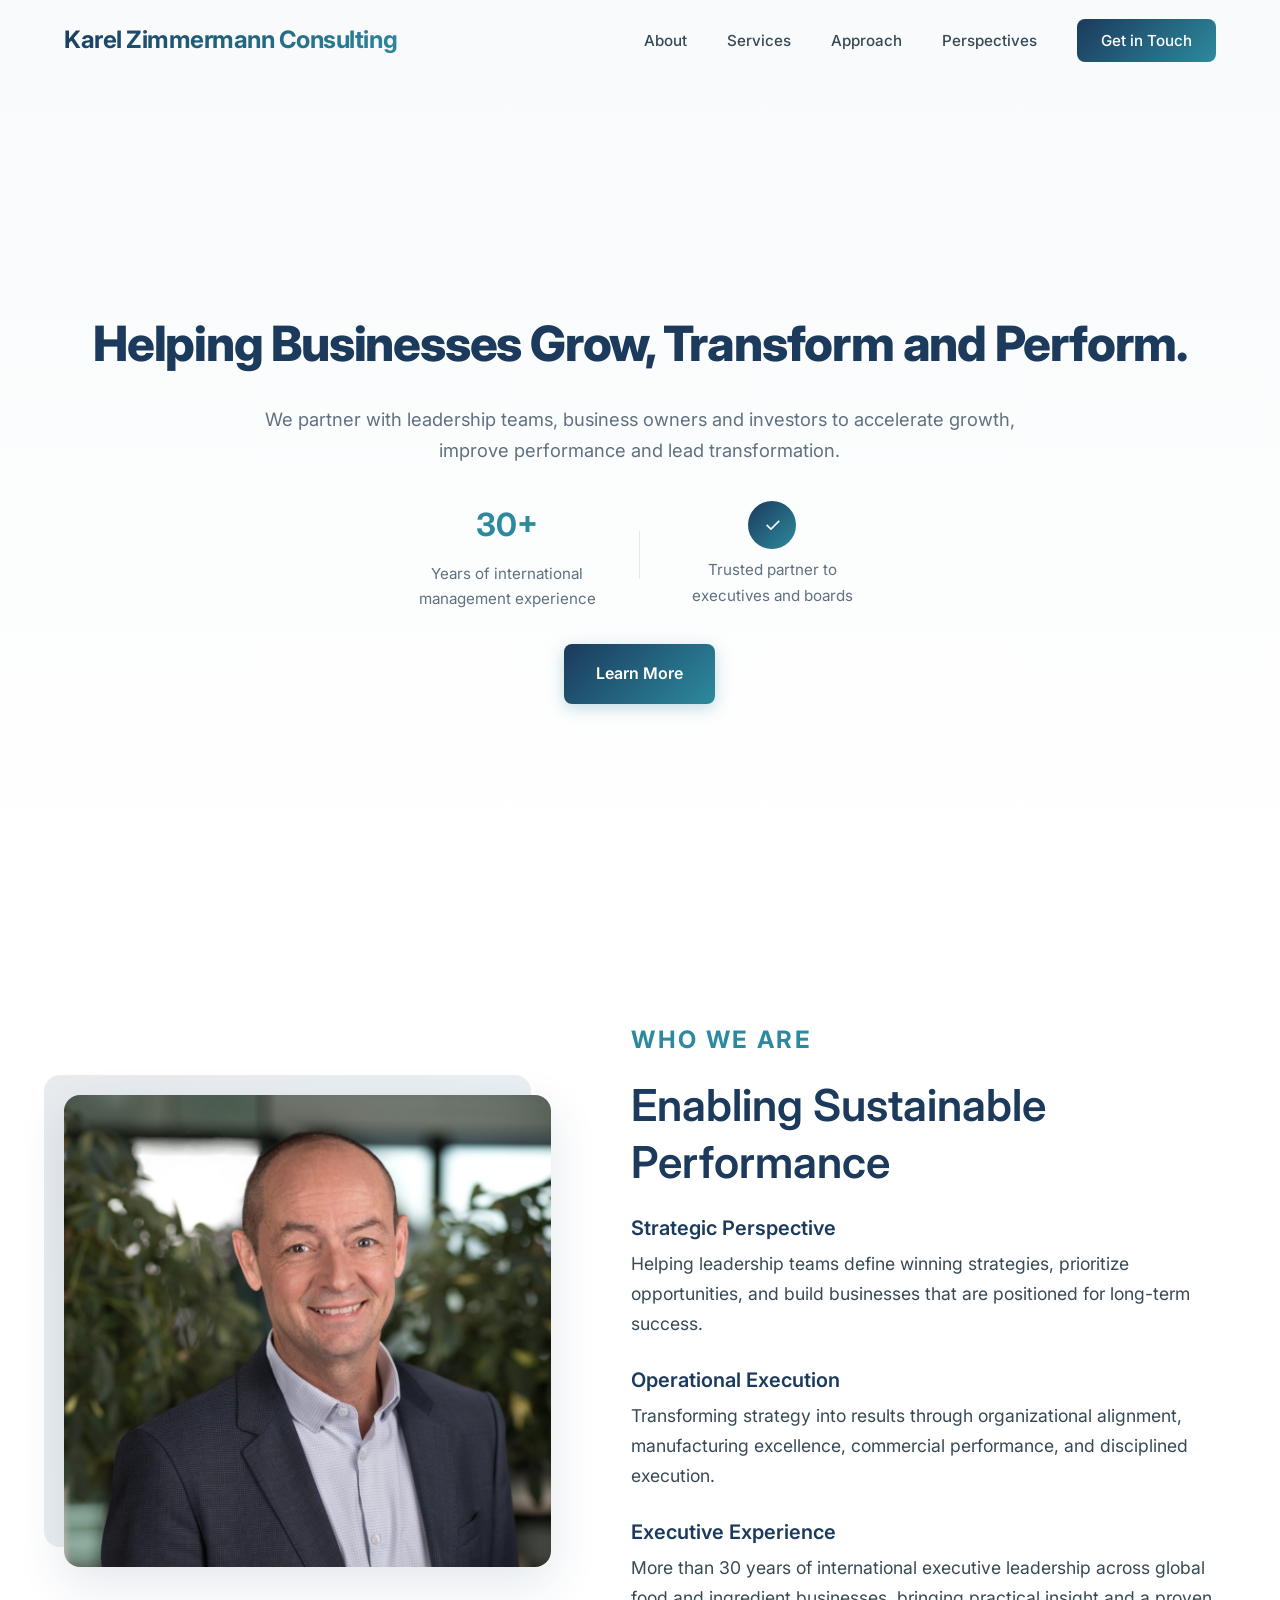
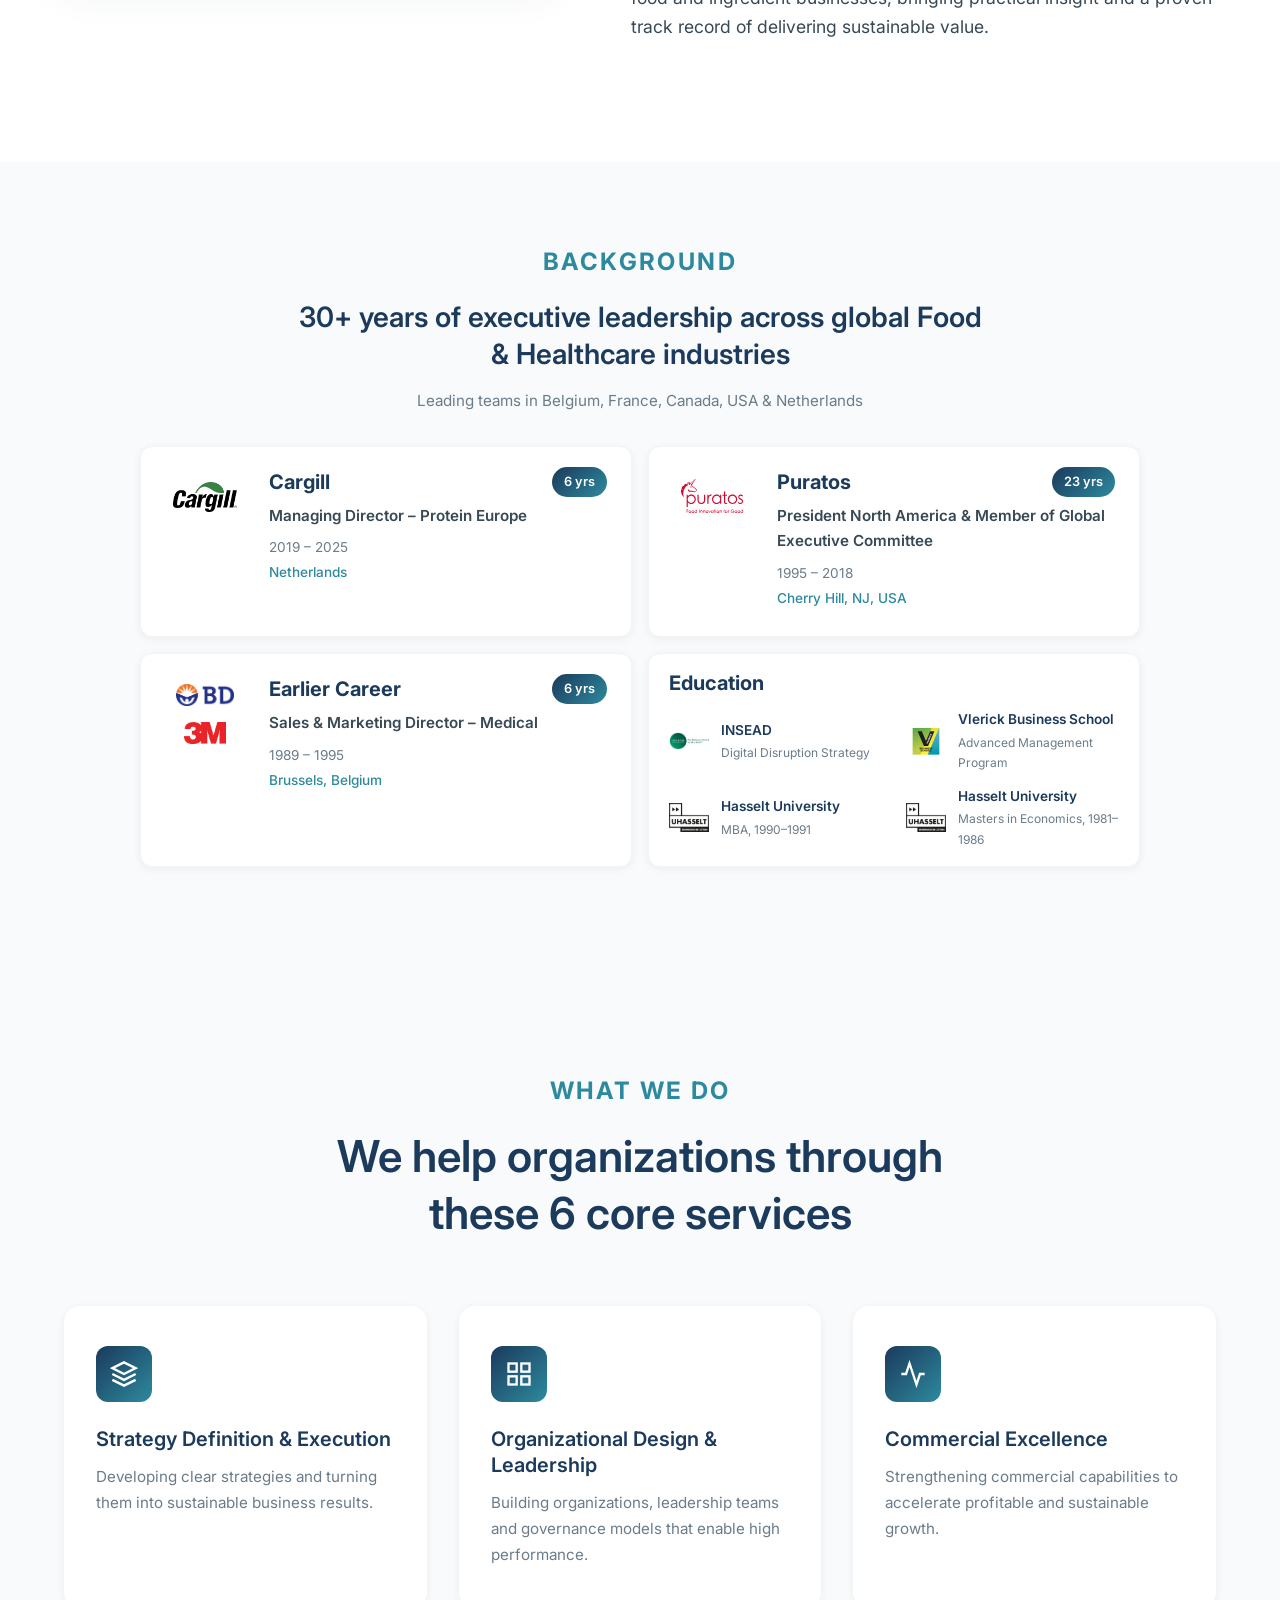
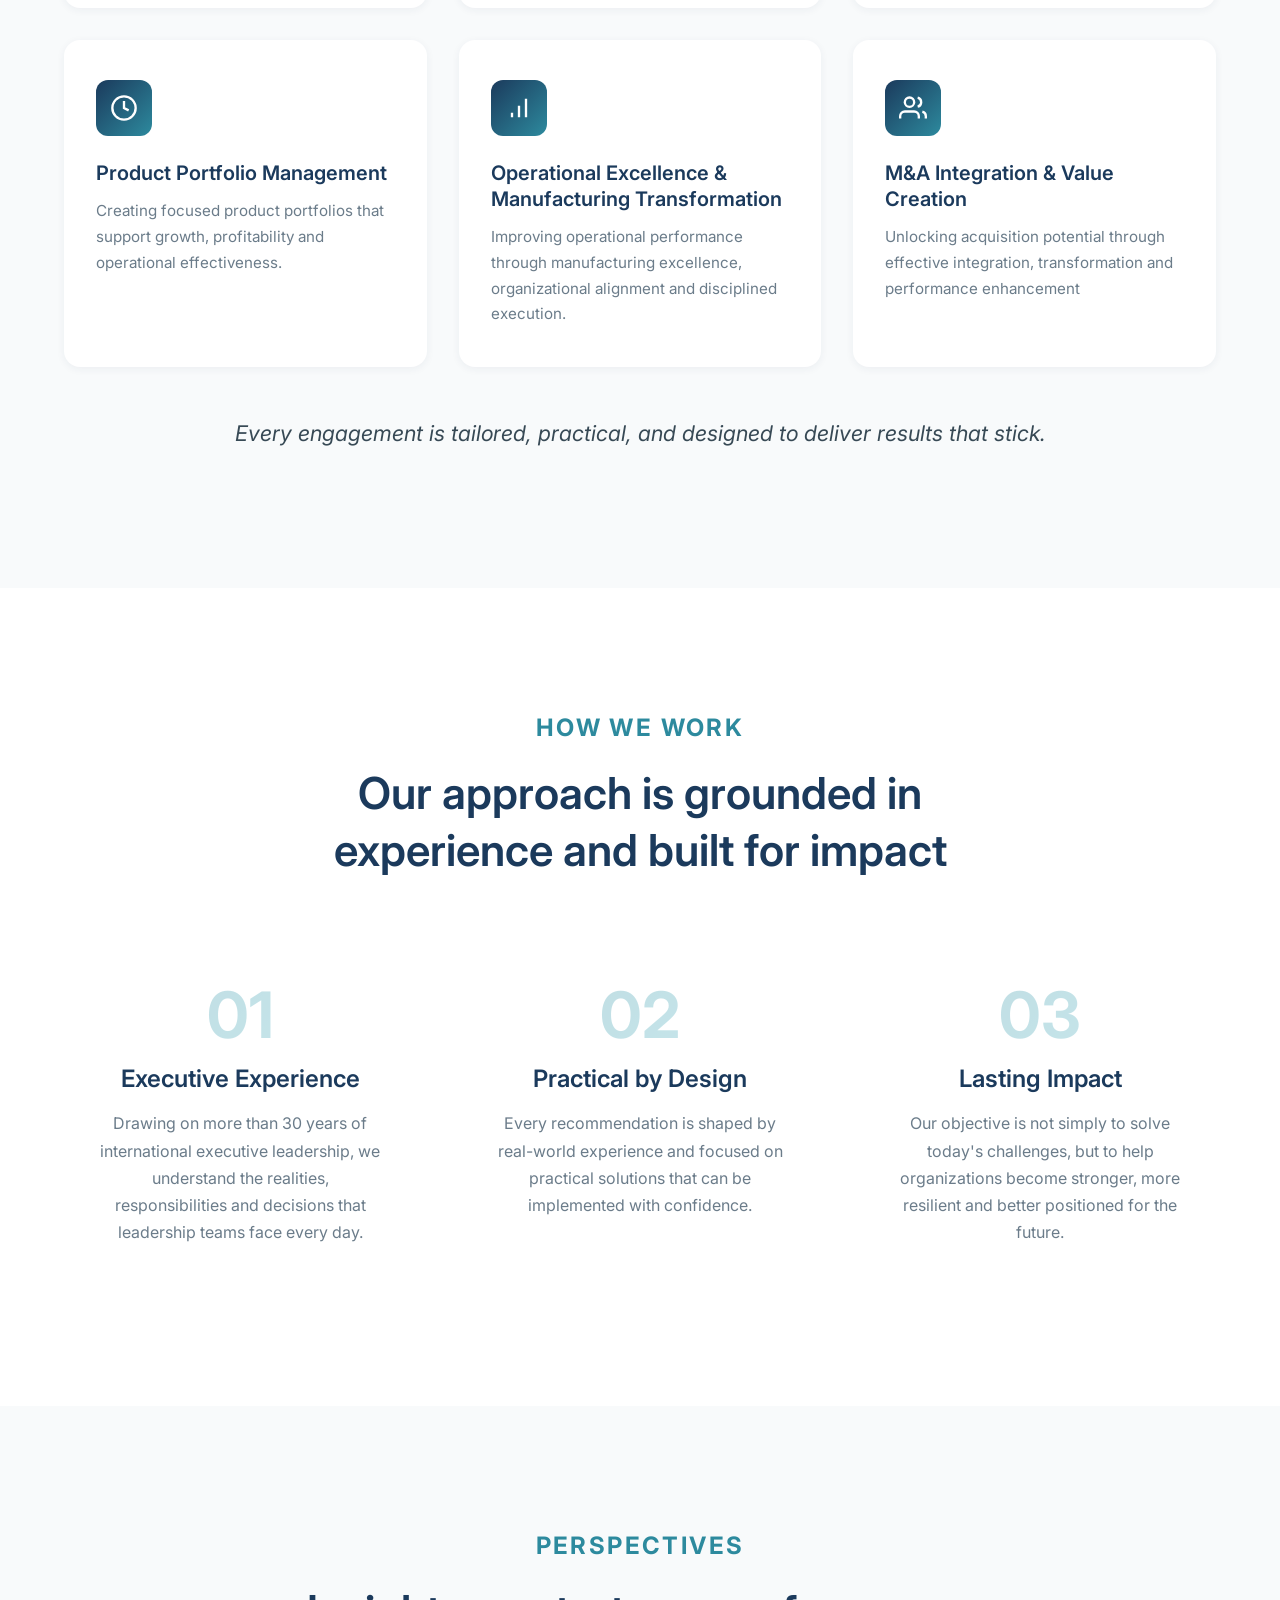
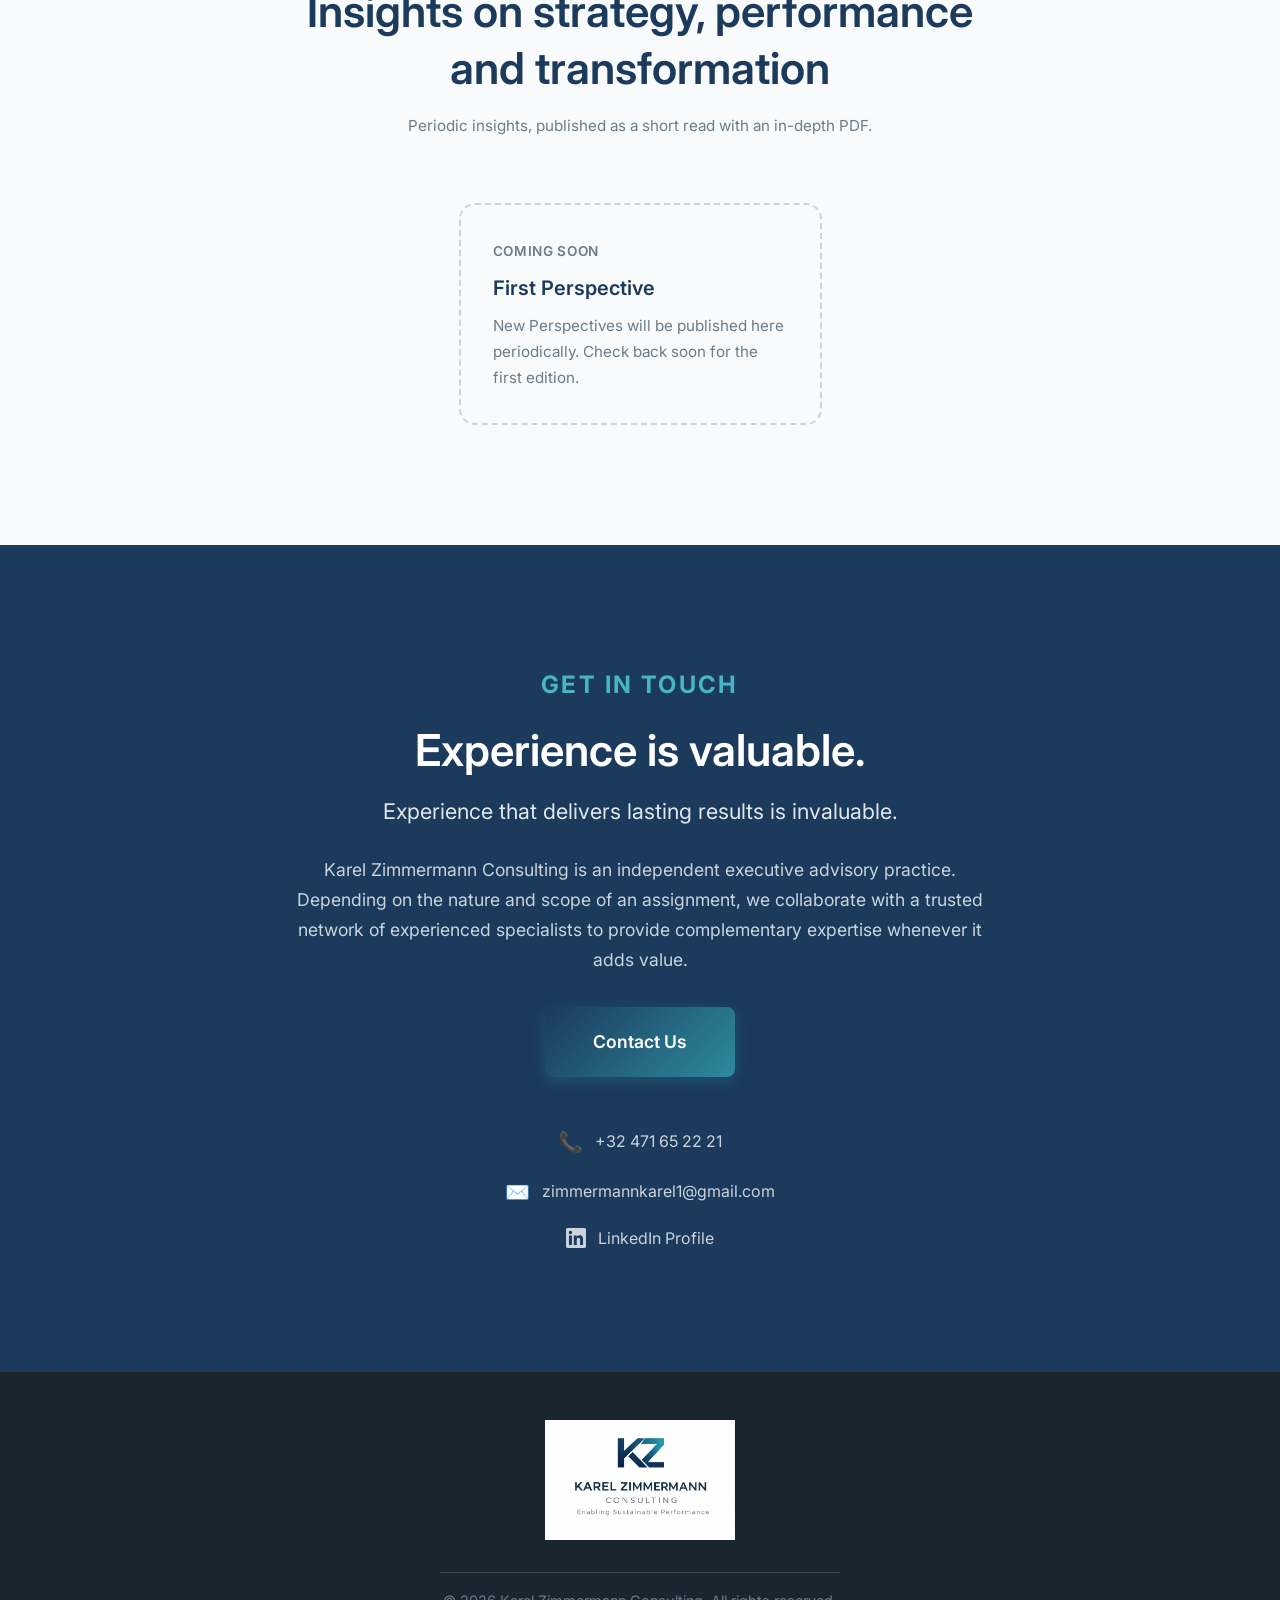
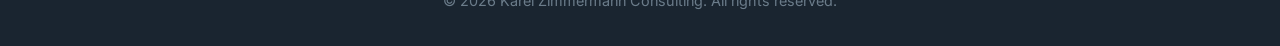
==== commit 3e2a8f17: "Refine homepage hero content and typography" ====
--- a/index.html
+++ b/index.html
@@ -10,7 +10,7 @@
     <link rel="stylesheet" href="styles.css">
     <link rel="preconnect" href="https://fonts.googleapis.com">
     <link rel="preconnect" href="https://fonts.gstatic.com" crossorigin>
-    <link href="https://fonts.googleapis.com/css2?family=Inter:wght@300;400;500;600;700&display=swap" rel="stylesheet">
+    <link href="https://fonts.googleapis.com/css2?family=Inter:wght@300;400;500;600;700;800&display=swap" rel="stylesheet">
     <link rel="icon" type="image/png" href="logo.png">
 </head>
 
@@ -37,11 +37,9 @@
     <!-- Hero Section -->
     <section id="home" class="hero">
         <div class="hero-content">
-            <h1>Helping Businesses <span class="gradient-text">Grow, Transform and Perform.</span></h1>
-            <p class="hero-subtitle">Karel Zimmermann Consulting partners with leadership teams, business
-                owners and investors to accelerate growth, improve performance and lead transformation.</p>
-            <p class="hero-subtitle">We combine international executive experience with strategic thinking and
-                practical execution to deliver measurable, sustainable results.</p>
+            <h1>Helping Businesses Grow, Transform and Perform.</h1>
+            <p class="hero-subtitle">We partner with leadership teams, business owners and investors to accelerate
+                growth, improve performance and lead transformation.</p>
             <div class="hero-stats">
                 <div class="stat">
                     <span class="stat-number">30+</span>
@@ -270,8 +268,8 @@
                         </svg>
                     </div>
                     <h3>M&A Integration & Value Creation</h3>
-                    <p>Maximizing acquisition value through effective integration, transformation and value
-                        realization.</p>
+                    <p>Unlocking acquisition potential through effective integration, transformation and performance
+                        enhancement</p>
                 </div>
             </div>
             <p class="services-note">Every engagement is tailored, practical, and designed to deliver results that
--- a/styles.css
+++ b/styles.css
@@ -259,33 +259,26 @@
 }
 
 .hero-content {
-    max-width: 900px;
+    max-width: 1200px;
     margin: 0 auto;
     text-align: center;
-    transform: translateY(16px);
+    transform: translateY(28px);
 }
 
 .hero h1 {
-    margin-bottom: 24px;
-}
-
-.gradient-text {
-    background: var(--gradient-text);
-    -webkit-background-clip: text;
-    -webkit-text-fill-color: transparent;
-    background-clip: text;
+    font-size: clamp(2rem, 3.8vw, 3.15rem);
+    font-weight: 800;
+    letter-spacing: -0.025em;
+    color: var(--navy-dark);
+    margin-bottom: 28px;
 }
 
 .hero-subtitle {
     font-size: 1.15rem;
-    color: var(--gray-500);
-    max-width: 700px;
-    margin: 0 auto 16px;
+    color: #5F7180;
+    max-width: 760px;
+    margin: 0 auto 32px;
     line-height: 1.7;
-}
-
-.hero-subtitle:last-of-type {
-    margin-bottom: 32px;
 }
 
 .hero-stats {
@@ -323,8 +316,8 @@
 }
 
 .stat-label {
-    font-size: 0.9rem;
-    color: var(--gray-500);
+    font-size: 0.95rem;
+    color: #5F7180;
     max-width: 200px;
     text-align: center;
 }
@@ -1192,12 +1185,8 @@
 
     .hero-subtitle {
         font-size: 1rem;
-        margin: 0 auto 12px;
+        margin: 0 auto 24px;
         line-height: 1.6;
-    }
-
-    .hero-subtitle:last-of-type {
-        margin-bottom: 24px;
     }
 
     .hero-stats {
@@ -1217,7 +1206,7 @@
     }
 
     .stat-label {
-        font-size: 0.85rem;
+        font-size: 0.9rem;
         max-width: 180px;
     }
 
@@ -1476,11 +1465,11 @@
     }
 
     .hero h1 {
-        font-size: 1.35rem;
+        font-size: 1.5rem;
     }
 
     .hero-subtitle {
-        font-size: 0.95rem;
+        font-size: 1rem;
     }
 
     .btn {
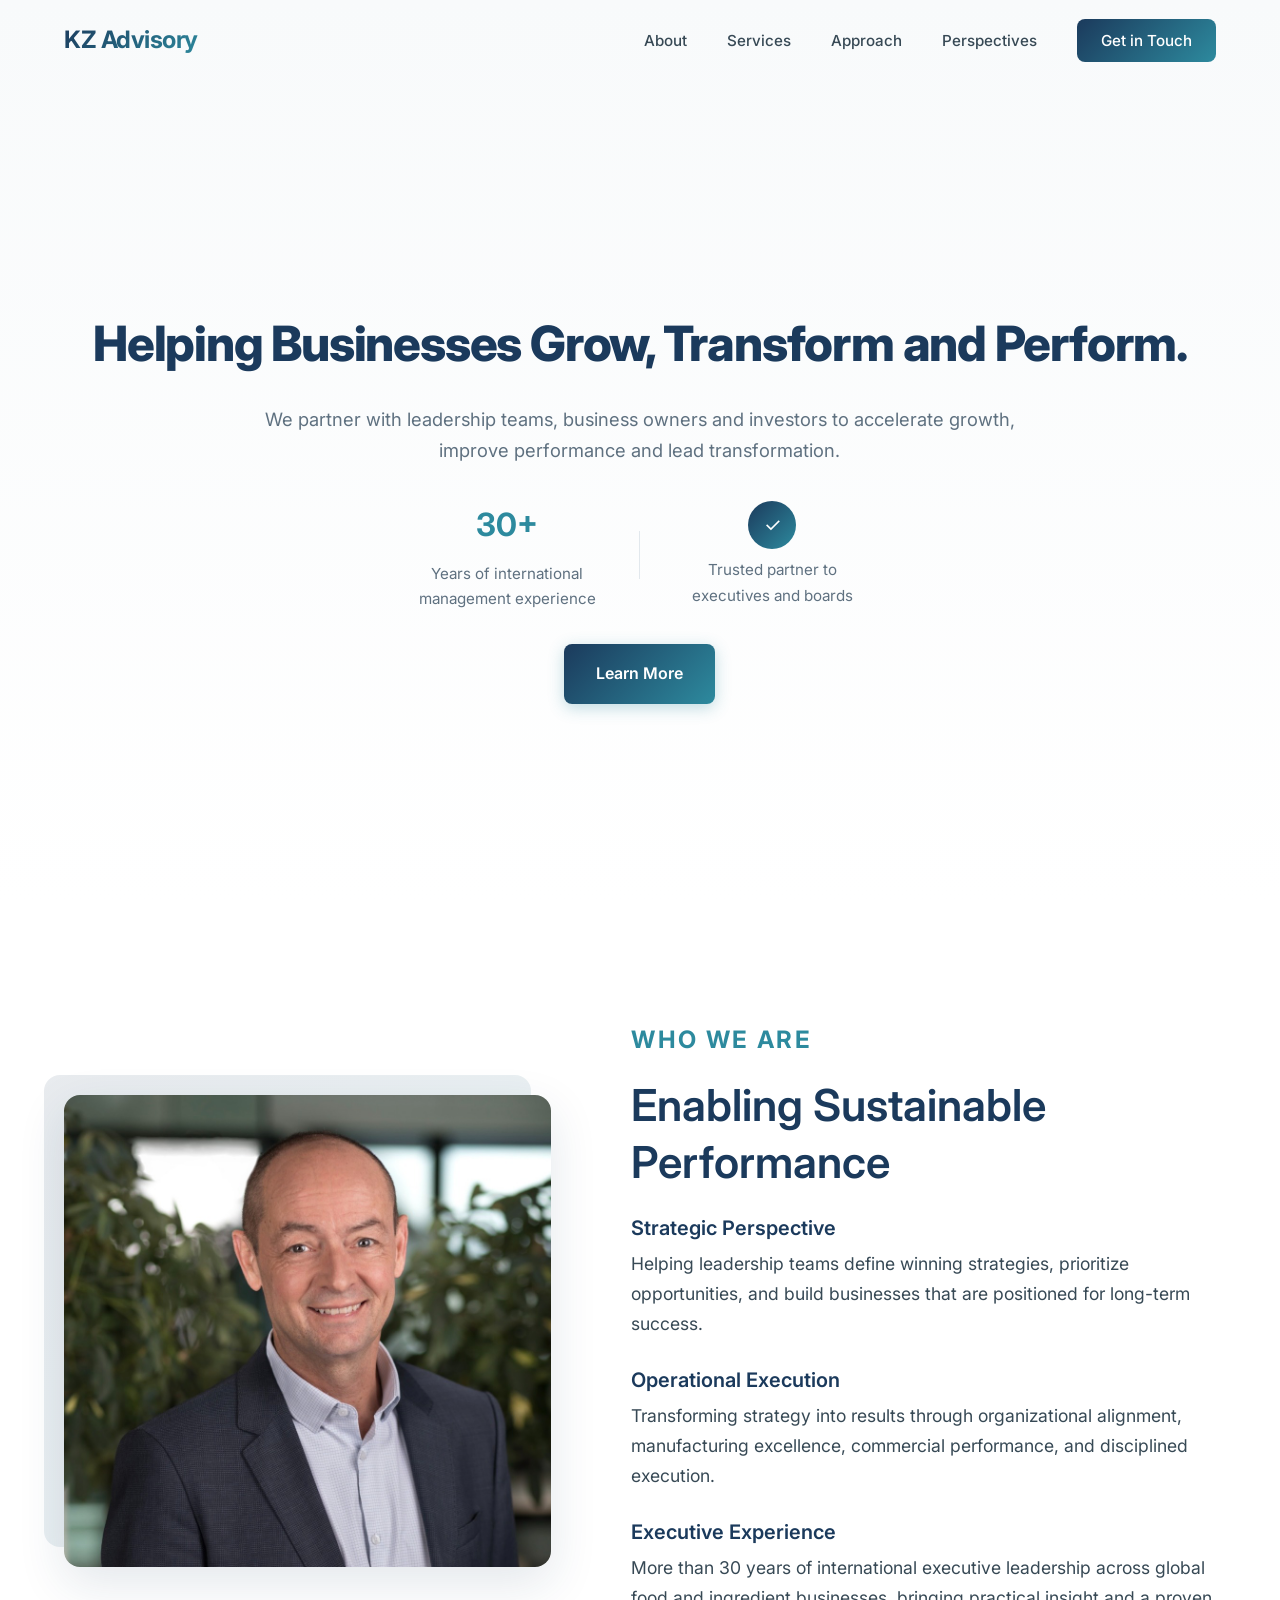
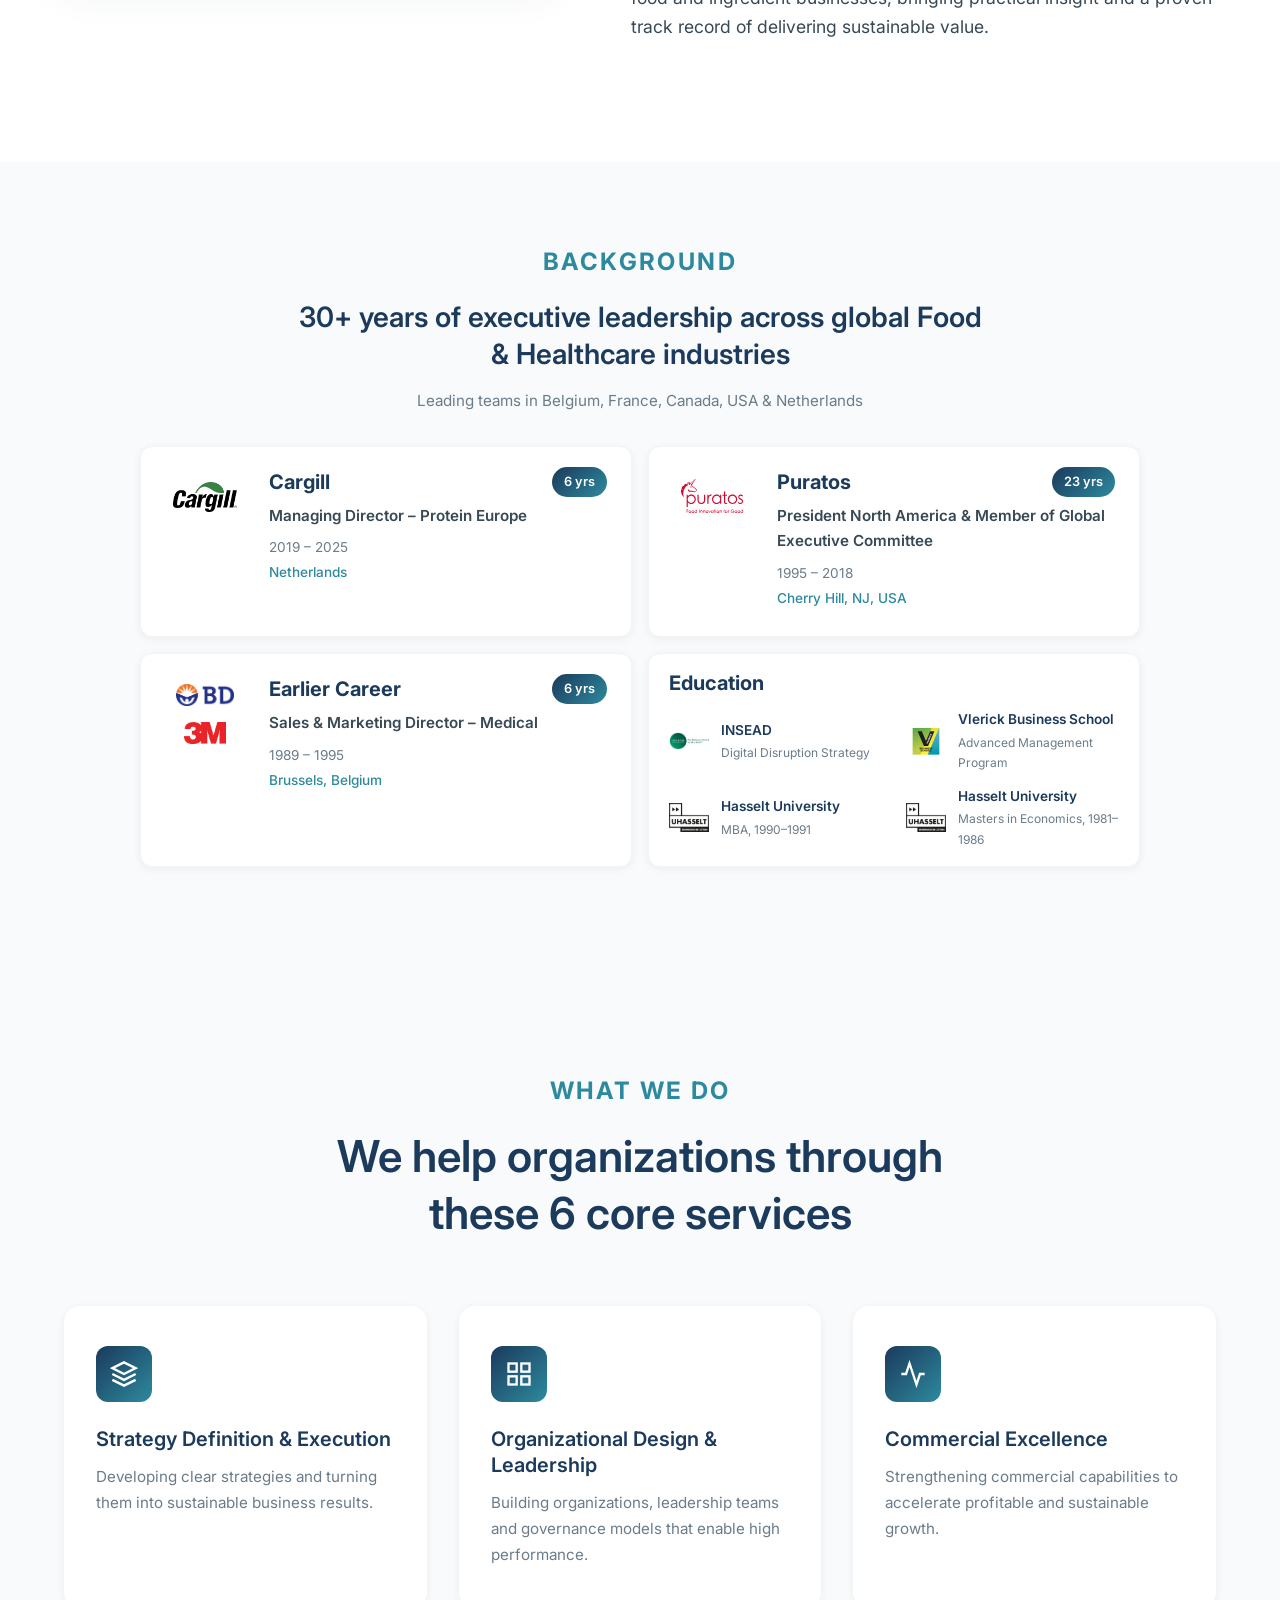
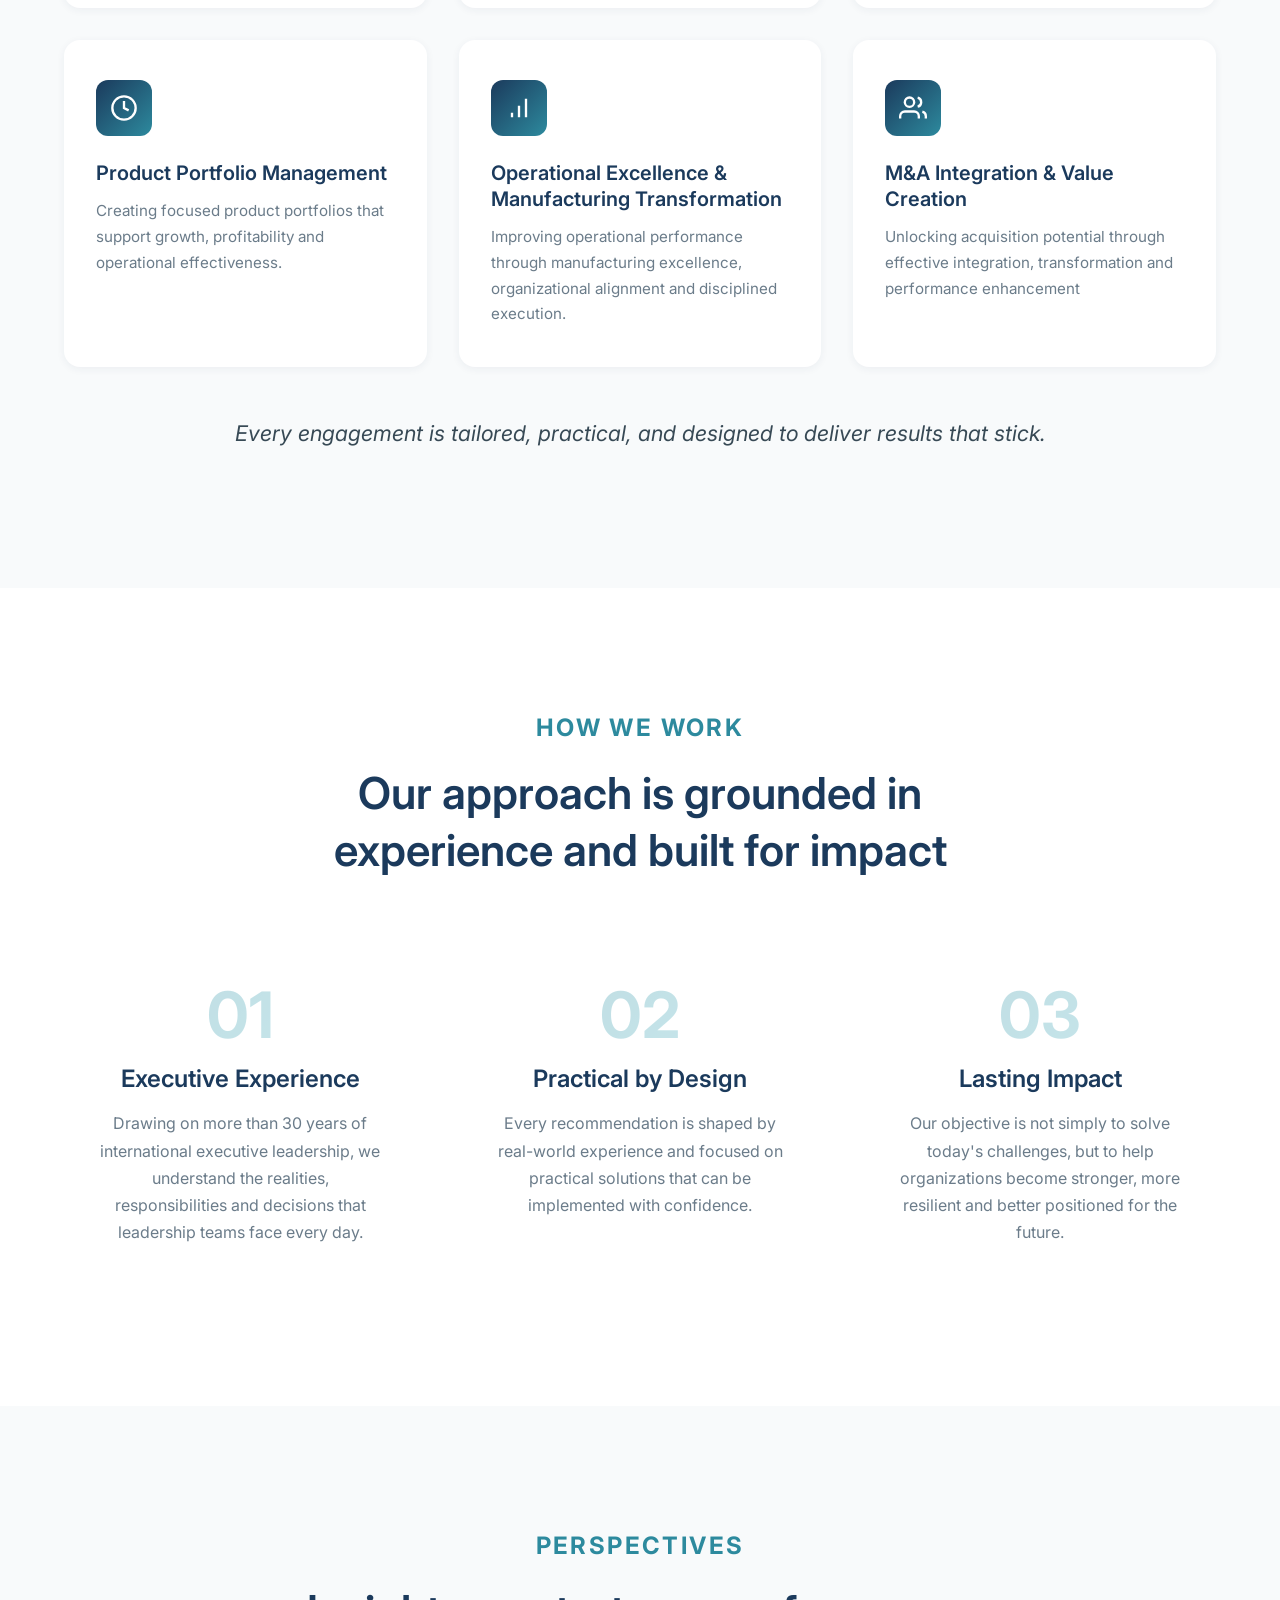
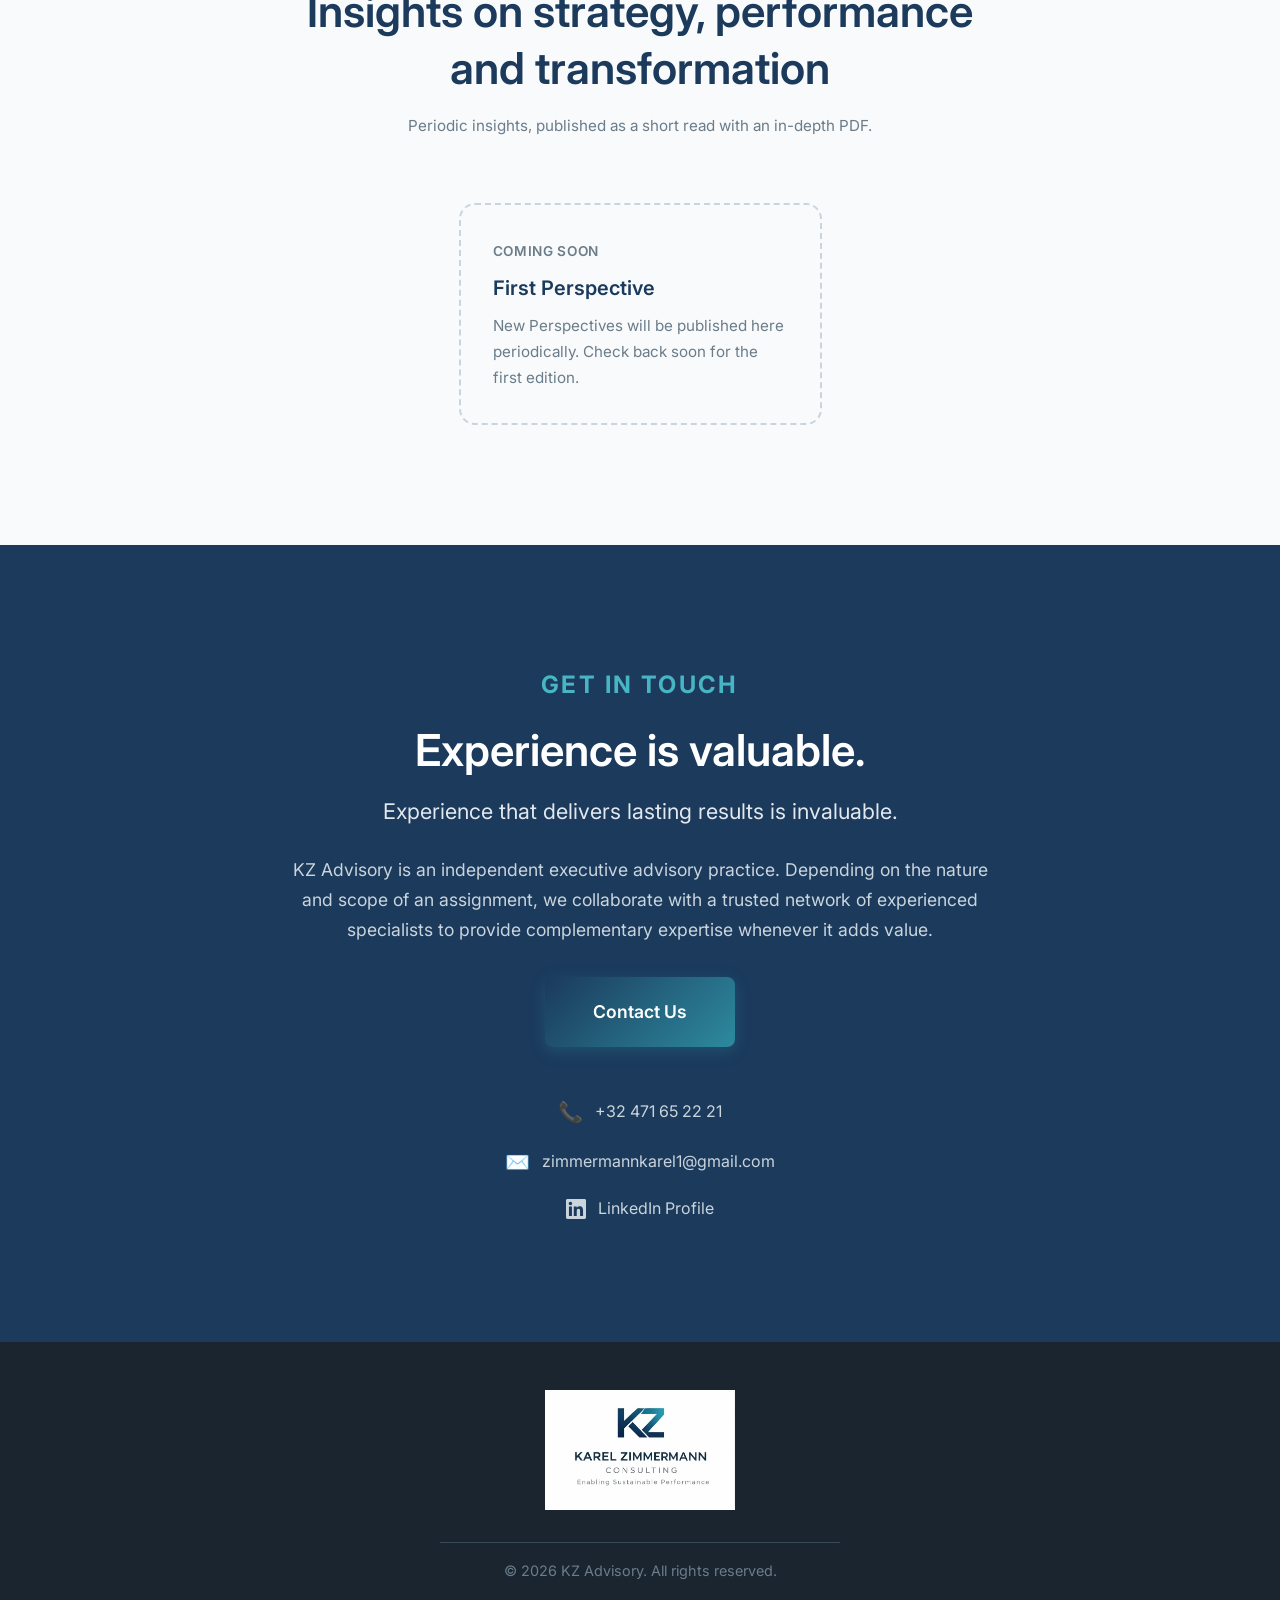
==== commit be9ad688: "Rebrand site from Karel Zimmermann Consulting to KZ Advisory Update page title, meta description, na" ====
--- a/index.html
+++ b/index.html
@@ -5,8 +5,14 @@
     <meta charset="UTF-8">
     <meta name="viewport" content="width=device-width, initial-scale=1.0">
     <meta name="description"
-        content="Karel Zimmermann Consulting - Enabling Sustainable Performance. Strategy, structure, and execution consulting for leadership teams.">
-    <title>Karel Zimmermann Consulting | Enabling Sustainable Performance</title>
+        content="KZ Advisory - Enabling Sustainable Performance. Strategy, structure, and execution consulting for leadership teams.">
+    <title>KZ Advisory | Enabling Sustainable Performance</title>
+    <link rel="canonical" href="https://kzadvising.com/">
+    <meta property="og:title" content="KZ Advisory | Enabling Sustainable Performance">
+    <meta property="og:description"
+        content="KZ Advisory - Enabling Sustainable Performance. Strategy, structure, and execution consulting for leadership teams.">
+    <meta property="og:url" content="https://kzadvising.com/">
+    <meta property="og:type" content="website">
     <link rel="stylesheet" href="styles.css">
     <link rel="preconnect" href="https://fonts.googleapis.com">
     <link rel="preconnect" href="https://fonts.gstatic.com" crossorigin>
@@ -18,7 +24,7 @@
     <!-- Navigation -->
     <nav class="navbar">
         <div class="nav-container">
-            <a href="#home" class="nav-logo">Karel Zimmermann Consulting</a>
+            <a href="#home" class="nav-logo">KZ Advisory</a>
             <ul class="nav-menu">
                 <li><a href="#about">About</a></li>
                 <li><a href="#services">Services</a></li>
@@ -334,7 +340,7 @@
                 <span class="section-tag">Get in Touch</span>
                 <h2>Experience is valuable.</h2>
                 <p class="contact-tagline">Experience that delivers lasting results is invaluable.</p>
-                <p>Karel Zimmermann Consulting is an independent executive advisory practice. Depending on
+                <p>KZ Advisory is an independent executive advisory practice. Depending on
                     the nature and scope of an assignment, we collaborate with a trusted network of
                     experienced specialists to provide complementary expertise whenever it adds value.</p>
                 <a href="mailto:zimmermannkarel1@gmail.com" class="btn btn-primary btn-large">Contact Us</a>
@@ -367,8 +373,8 @@
     <footer class="footer">
         <div class="container">
             <div class="footer-content">
-                <img src="logo-full.jpg" alt="Karel Zimmermann Consulting" class="footer-logo">
-                <p class="copyright">© 2026 Karel Zimmermann Consulting. All rights reserved.</p>
+                <img src="logo-full.jpg" alt="KZ Advisory" class="footer-logo">
+                <p class="copyright">© 2026 KZ Advisory. All rights reserved.</p>
             </div>
         </div>
     </footer>
--- a/styles.css
+++ b/styles.css
@@ -1,5 +1,5 @@
 /* ========================================
-   Karel Zimmermann Consulting
+   KZ Advisory
    Brand Colors & Design System
    ======================================== */
 
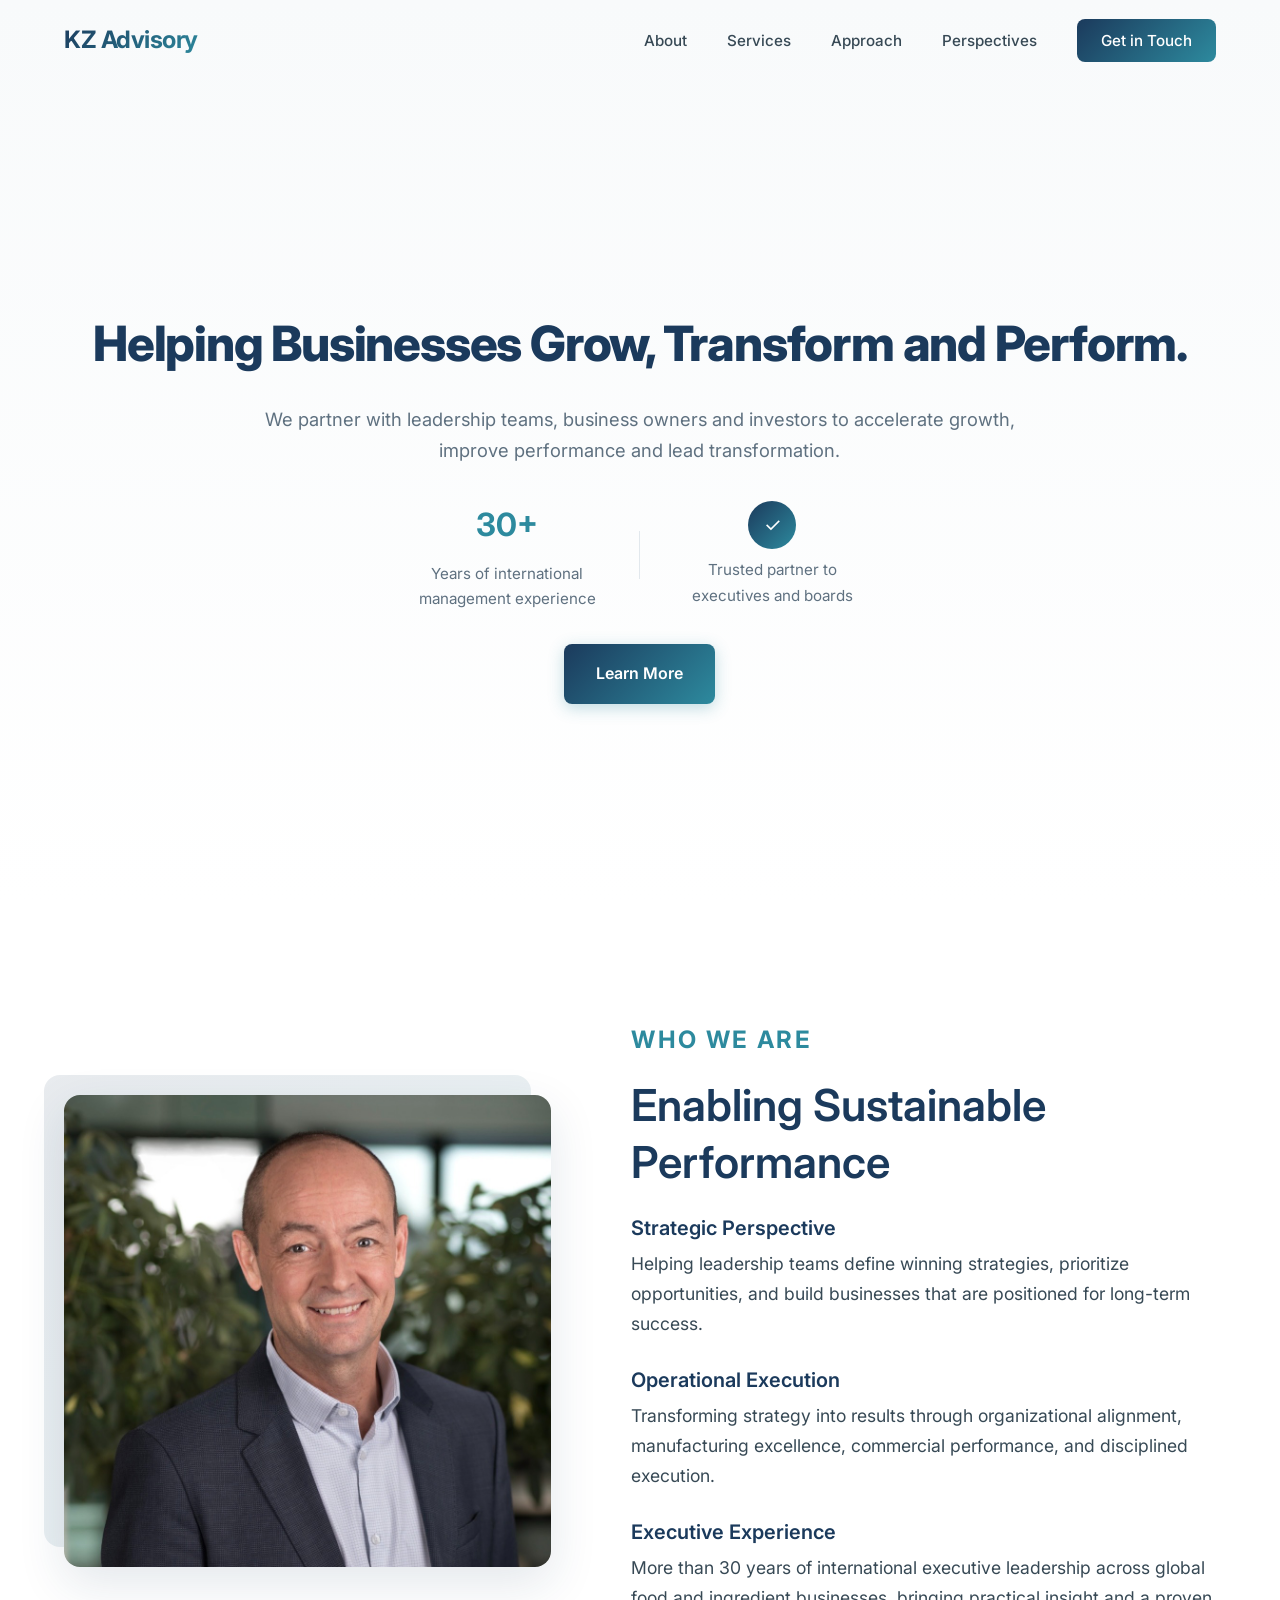
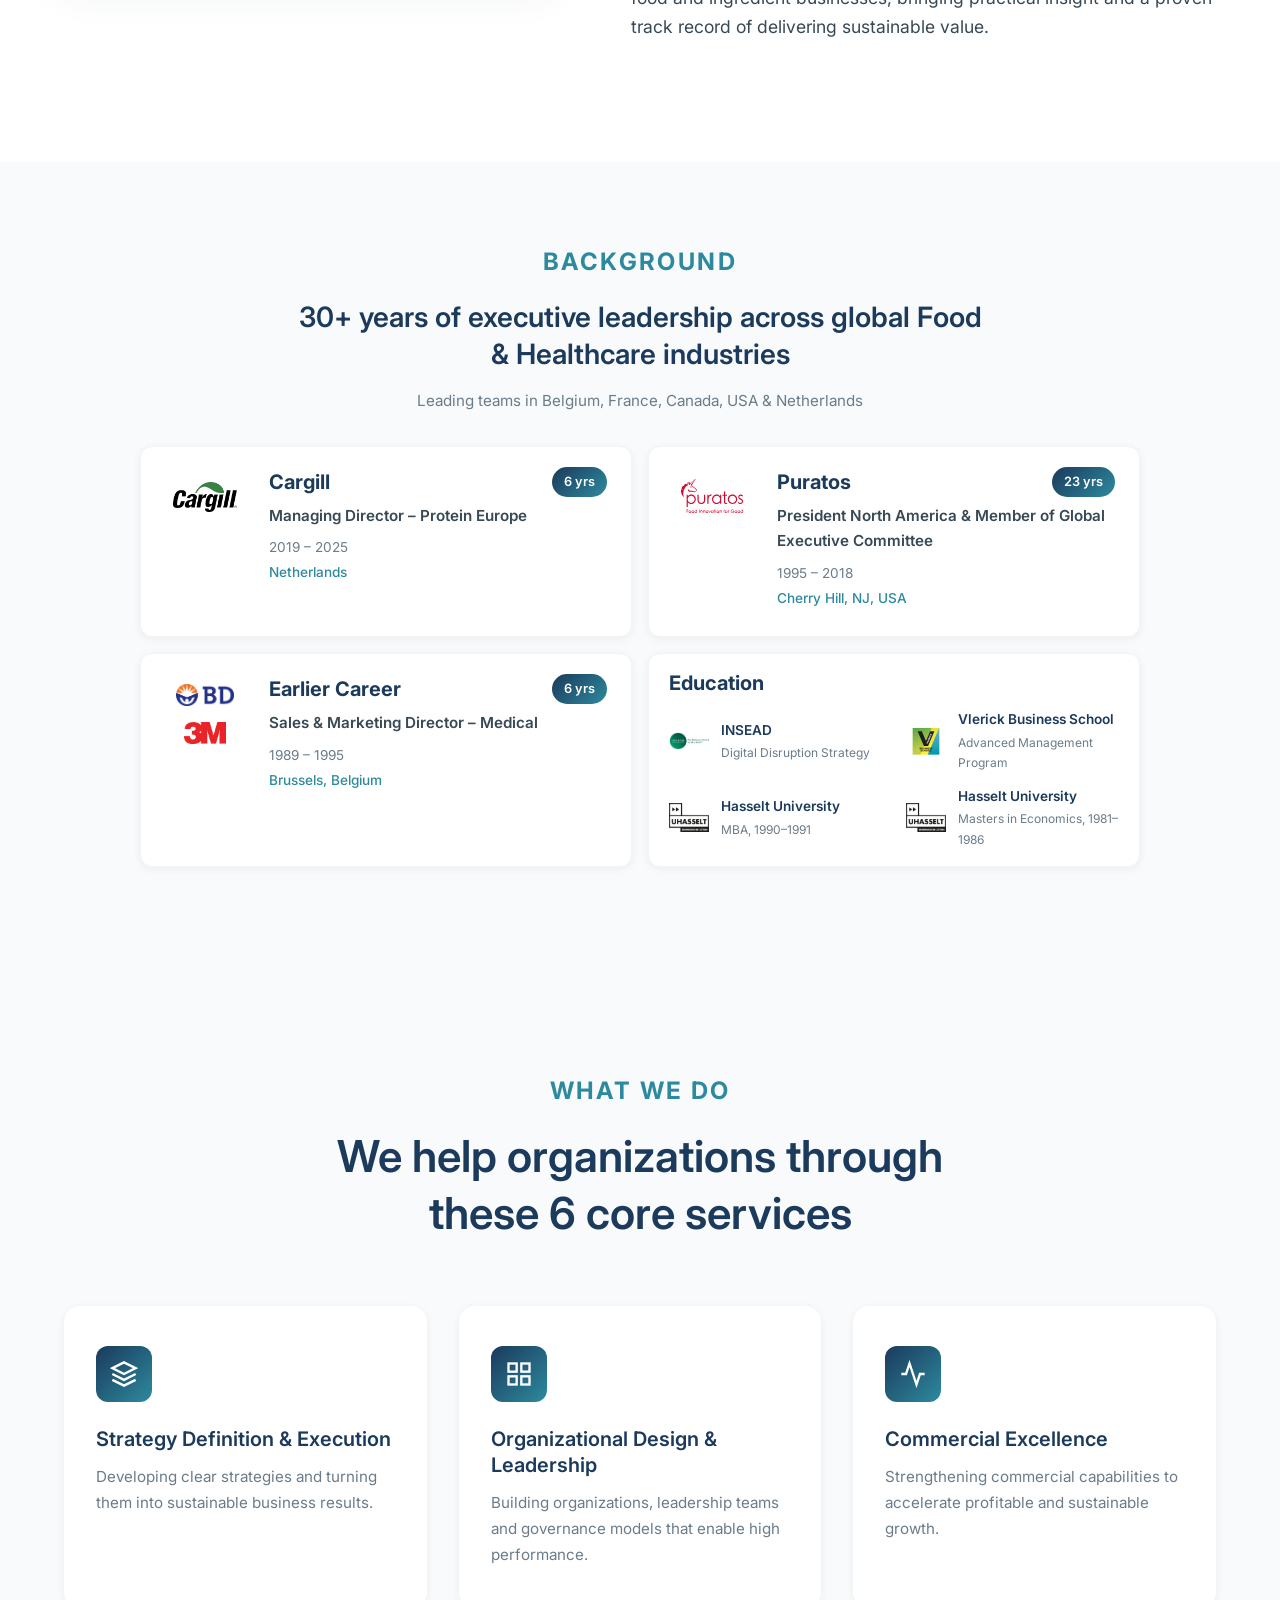
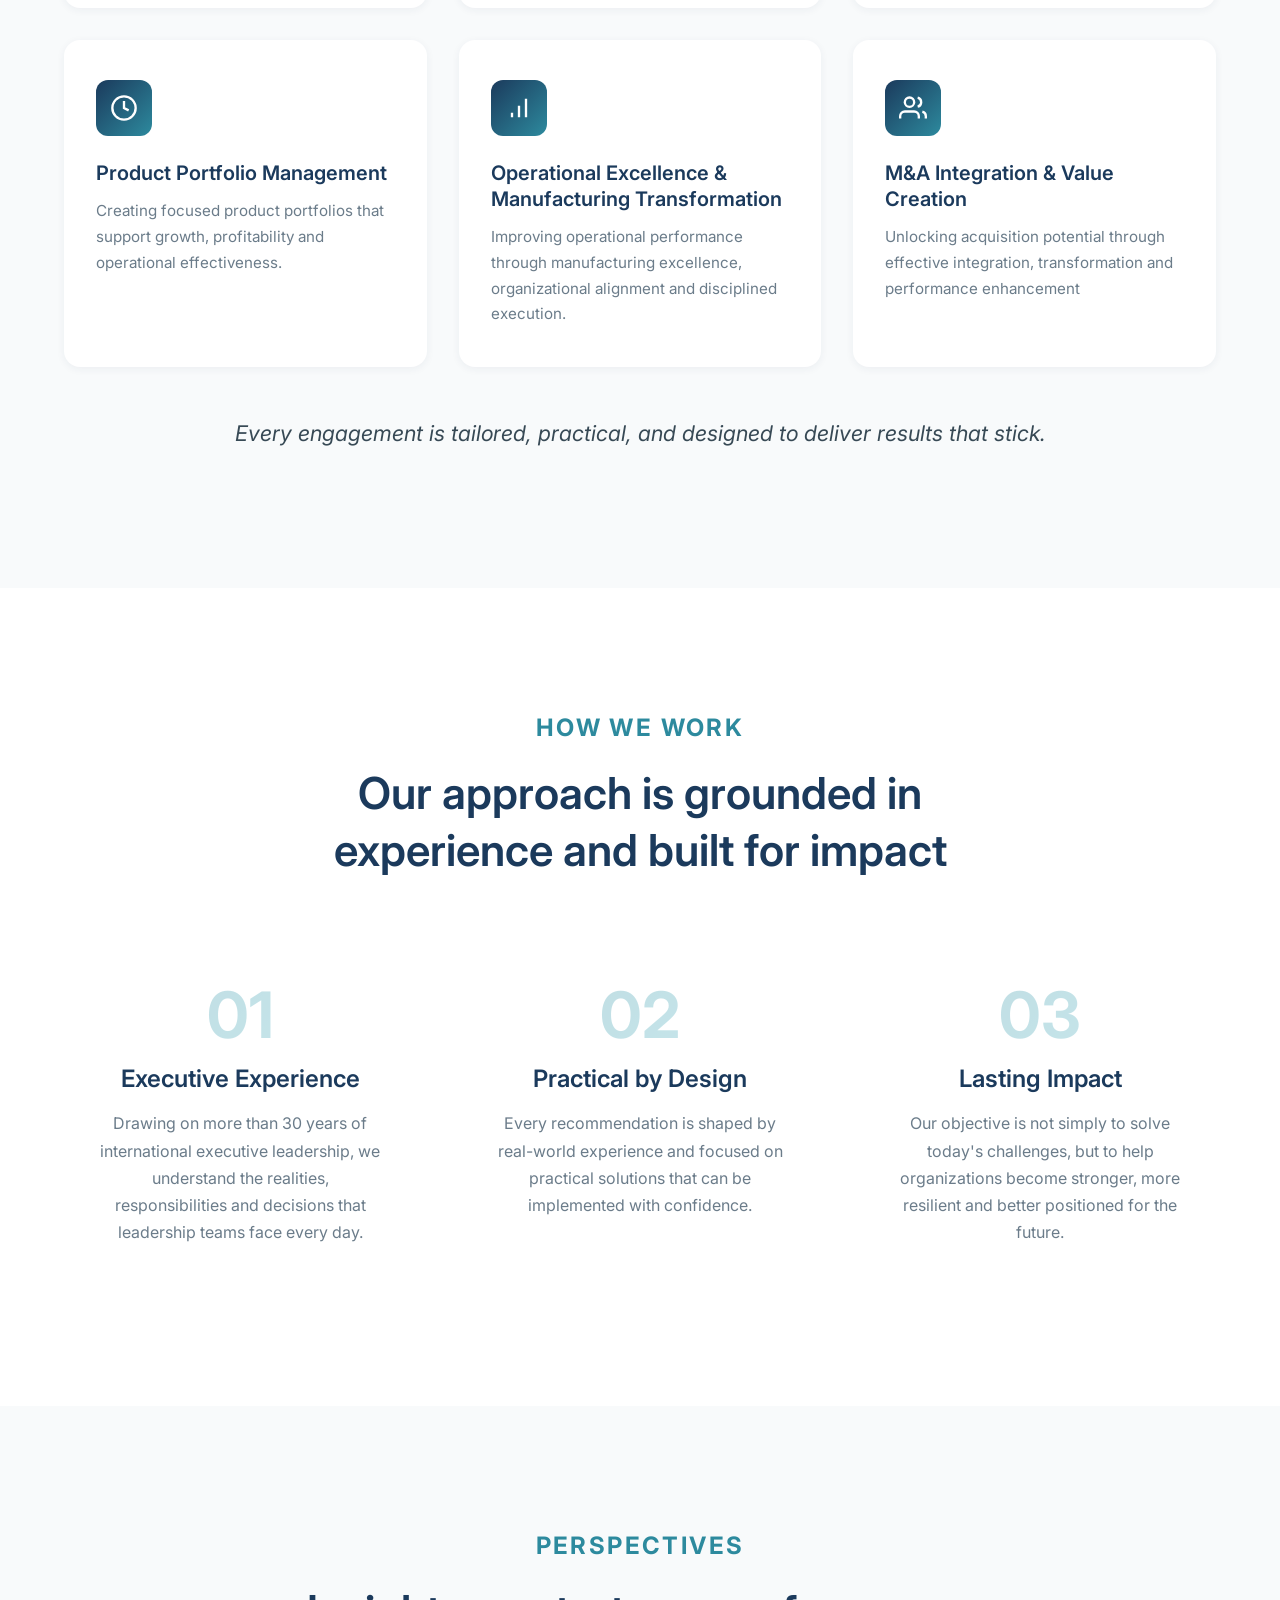
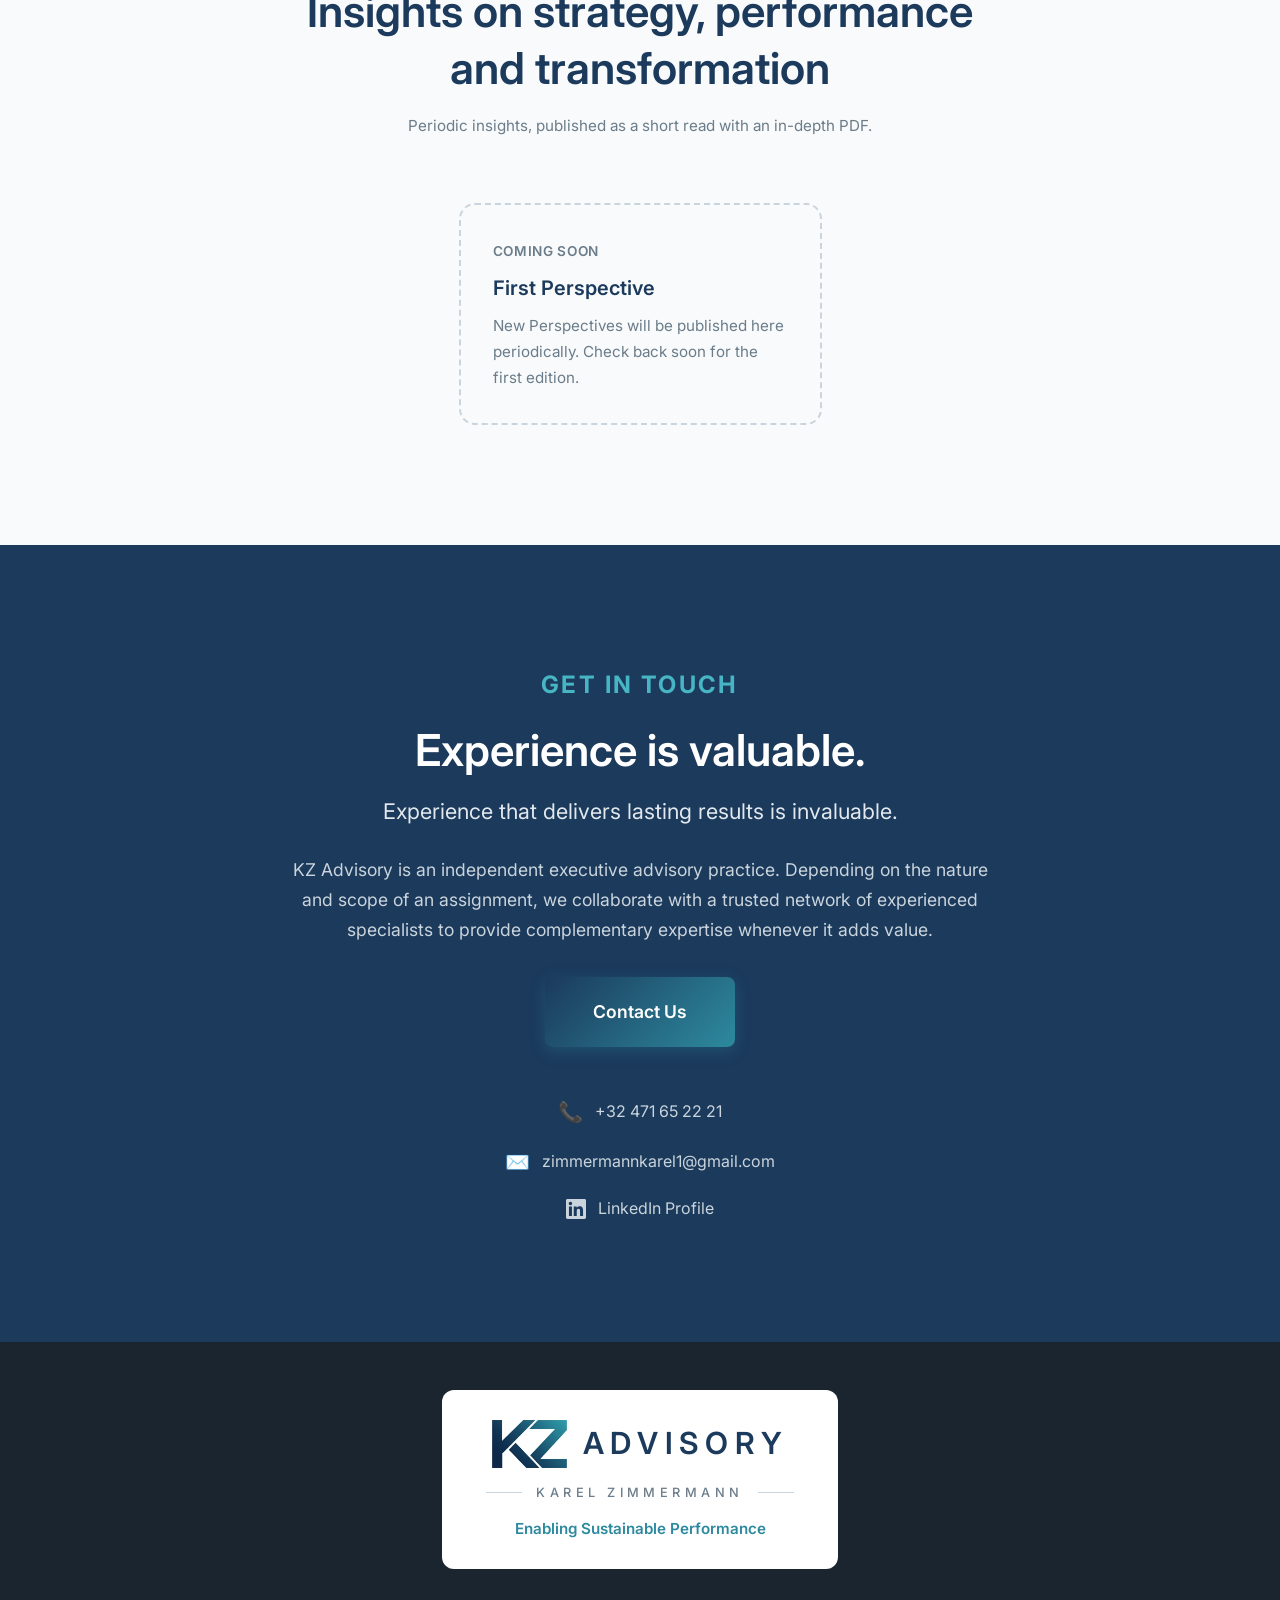
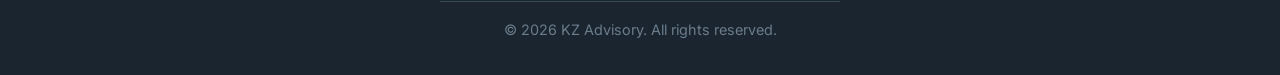
==== commit 5bd95234: "Replace old footer logo with rebuilt KZ Advisory lockup The footer still showed the old "Karel Zimme" ====
--- a/index.html
+++ b/index.html
@@ -373,7 +373,14 @@
     <footer class="footer">
         <div class="container">
             <div class="footer-content">
-                <img src="logo-full.jpg" alt="KZ Advisory" class="footer-logo">
+                <div class="footer-brand">
+                    <div class="footer-brand-row">
+                        <img src="kz-mark.png" alt="KZ" class="footer-brand-mark">
+                        <span class="footer-brand-name">Advisory</span>
+                    </div>
+                    <span class="footer-brand-person">Karel Zimmermann</span>
+                    <span class="footer-brand-tagline">Enabling Sustainable Performance</span>
+                </div>
                 <p class="copyright">© 2026 KZ Advisory. All rights reserved.</p>
             </div>
         </div>
--- a/styles.css
+++ b/styles.css
@@ -918,10 +918,58 @@
     gap: 16px;
 }
 
-.footer-logo {
-    max-height: 120px;
+.footer-brand {
+    display: inline-flex;
+    flex-direction: column;
+    align-items: center;
+    gap: 12px;
+    background: var(--white);
+    border-radius: 12px;
+    padding: 28px 44px;
+}
+
+.footer-brand-row {
+    display: flex;
+    align-items: center;
+    gap: 16px;
+}
+
+.footer-brand-mark {
+    height: 48px;
     width: auto;
-    opacity: 1;
+}
+
+.footer-brand-name {
+    font-size: 1.9rem;
+    font-weight: 600;
+    letter-spacing: 0.22em;
+    text-transform: uppercase;
+    color: var(--navy-dark);
+}
+
+.footer-brand-person {
+    display: flex;
+    align-items: center;
+    gap: 14px;
+    font-size: 0.8rem;
+    font-weight: 500;
+    letter-spacing: 0.35em;
+    text-transform: uppercase;
+    color: var(--gray-500);
+}
+
+.footer-brand-person::before,
+.footer-brand-person::after {
+    content: "";
+    width: 36px;
+    height: 1px;
+    background: var(--gray-300);
+}
+
+.footer-brand-tagline {
+    font-size: 0.95rem;
+    font-weight: 600;
+    color: var(--teal);
 }
 
 .footer p {
@@ -1441,8 +1489,21 @@
         padding: 32px 0;
     }
 
-    .footer-logo {
-        max-height: 100px;
+    .footer-brand {
+        padding: 22px 28px;
+    }
+
+    .footer-brand-mark {
+        height: 36px;
+    }
+
+    .footer-brand-name {
+        font-size: 1.4rem;
+    }
+
+    .footer-brand-person {
+        font-size: 0.7rem;
+        letter-spacing: 0.28em;
     }
 
     .footer p {
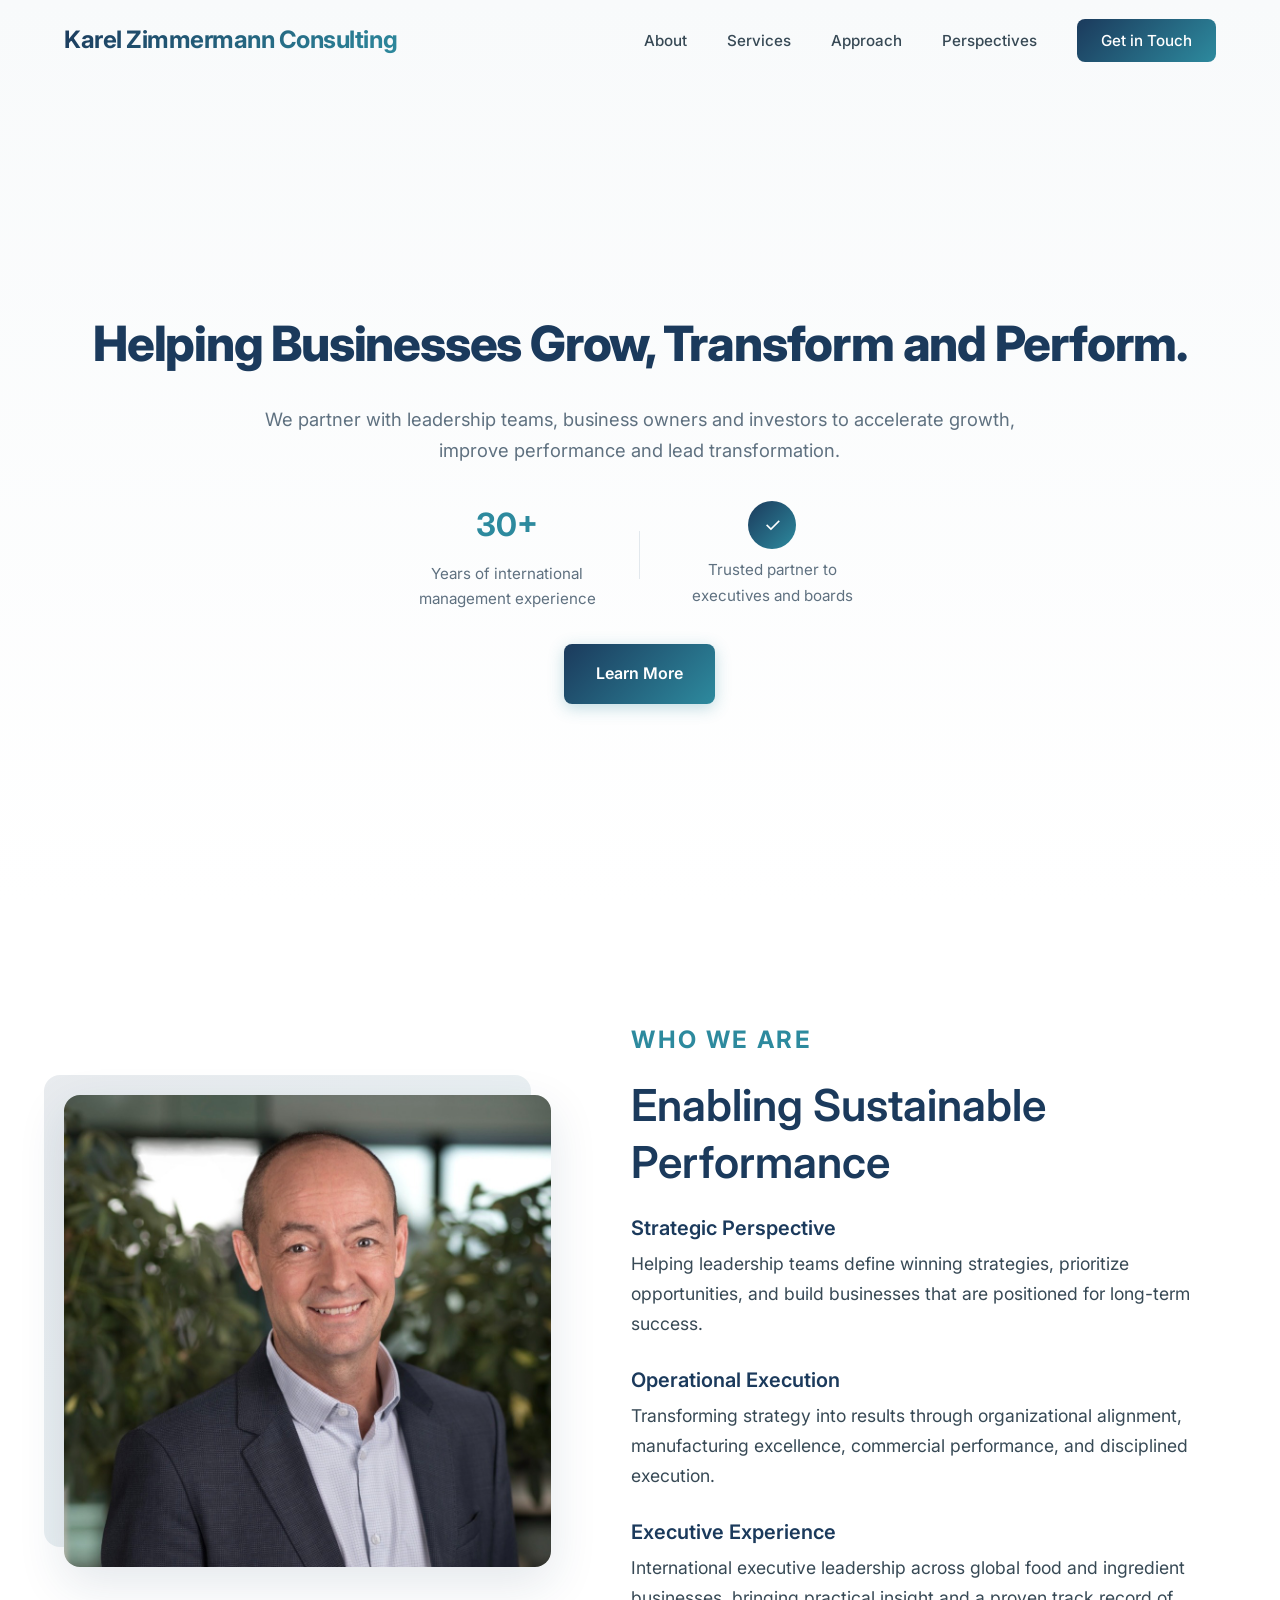
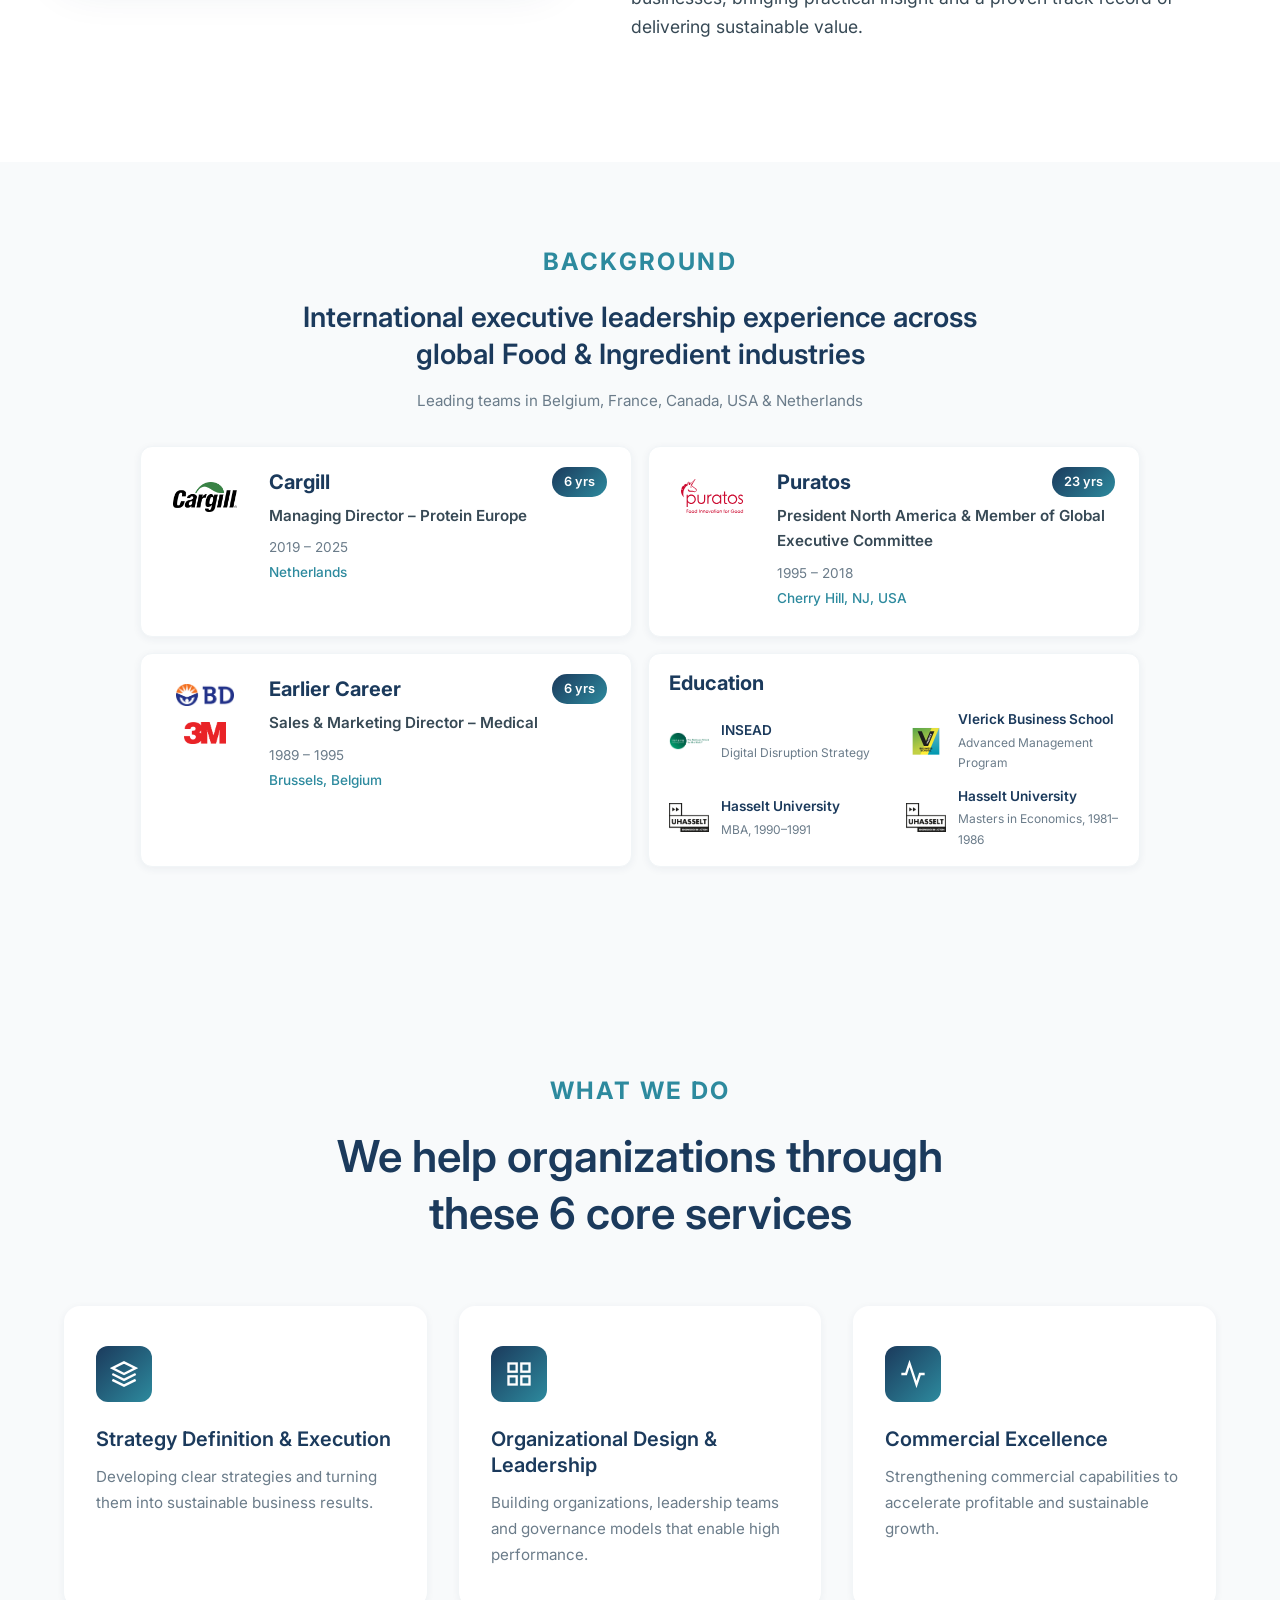
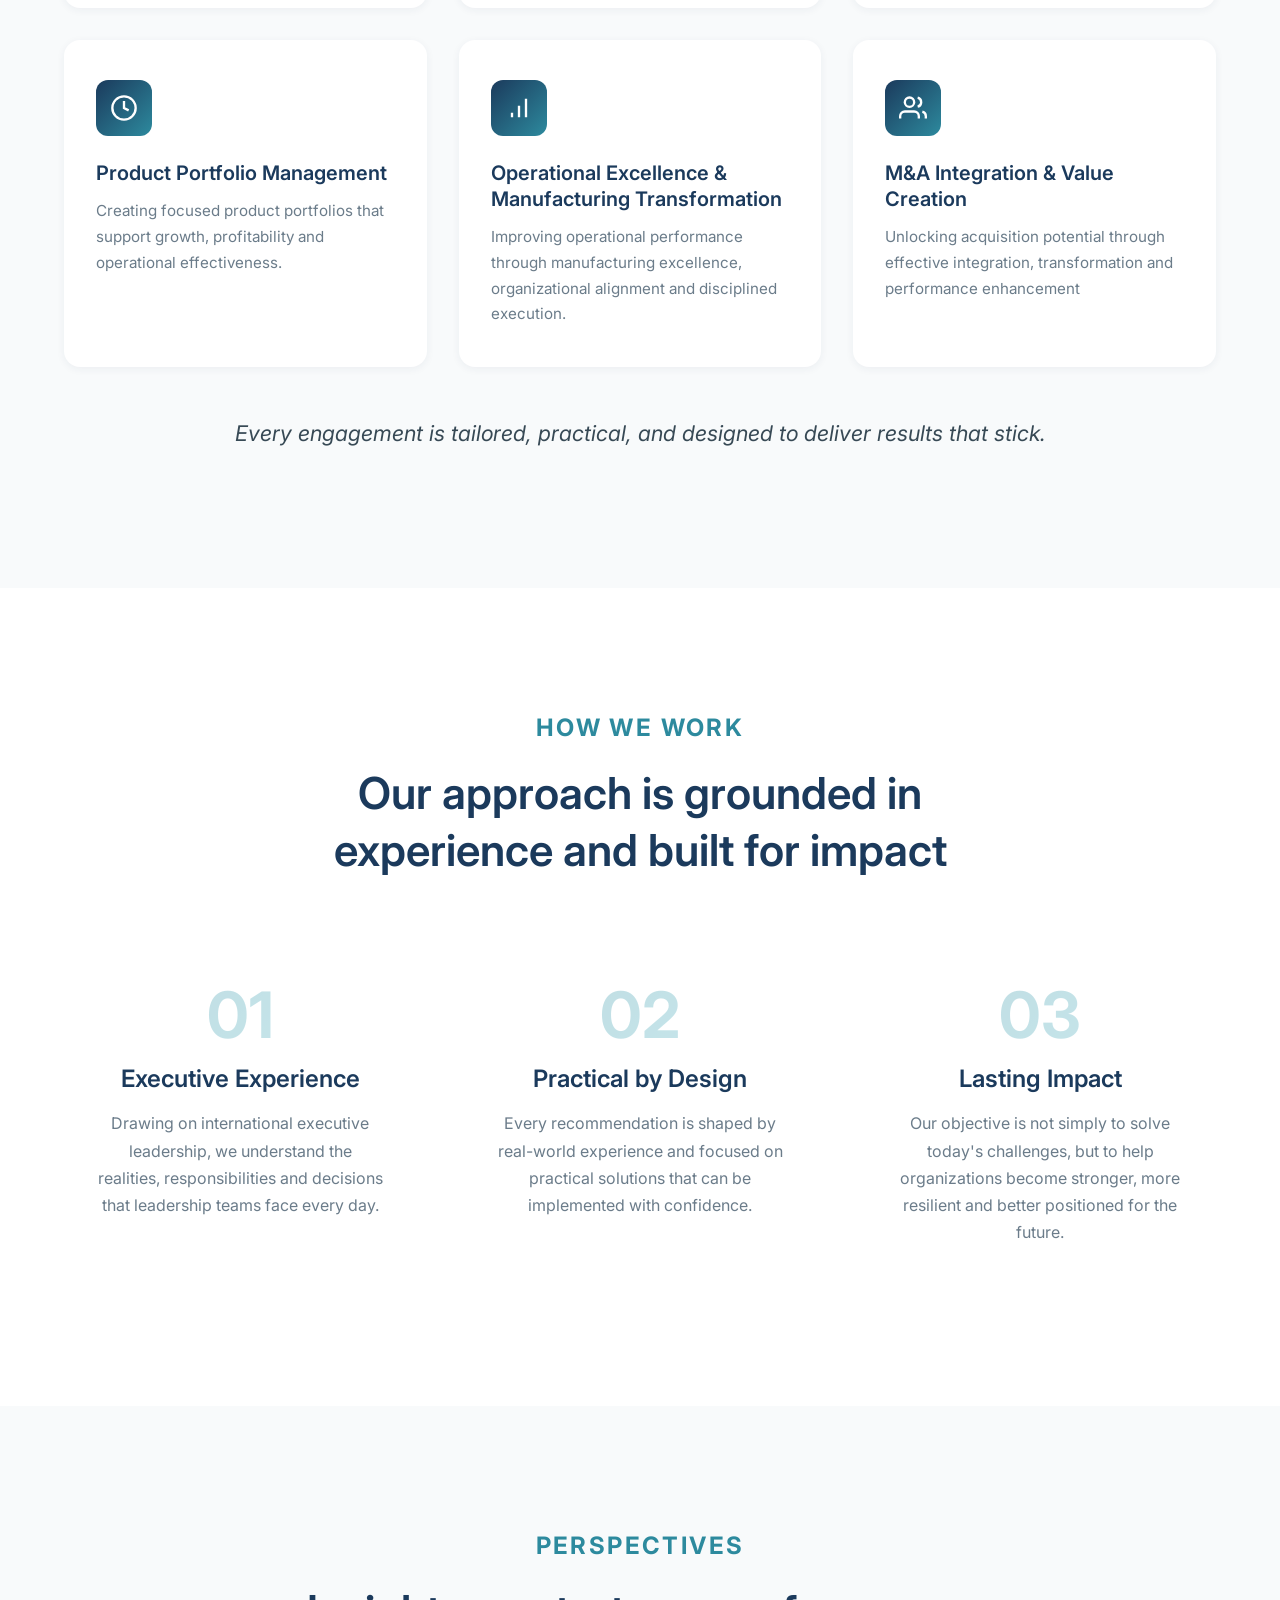
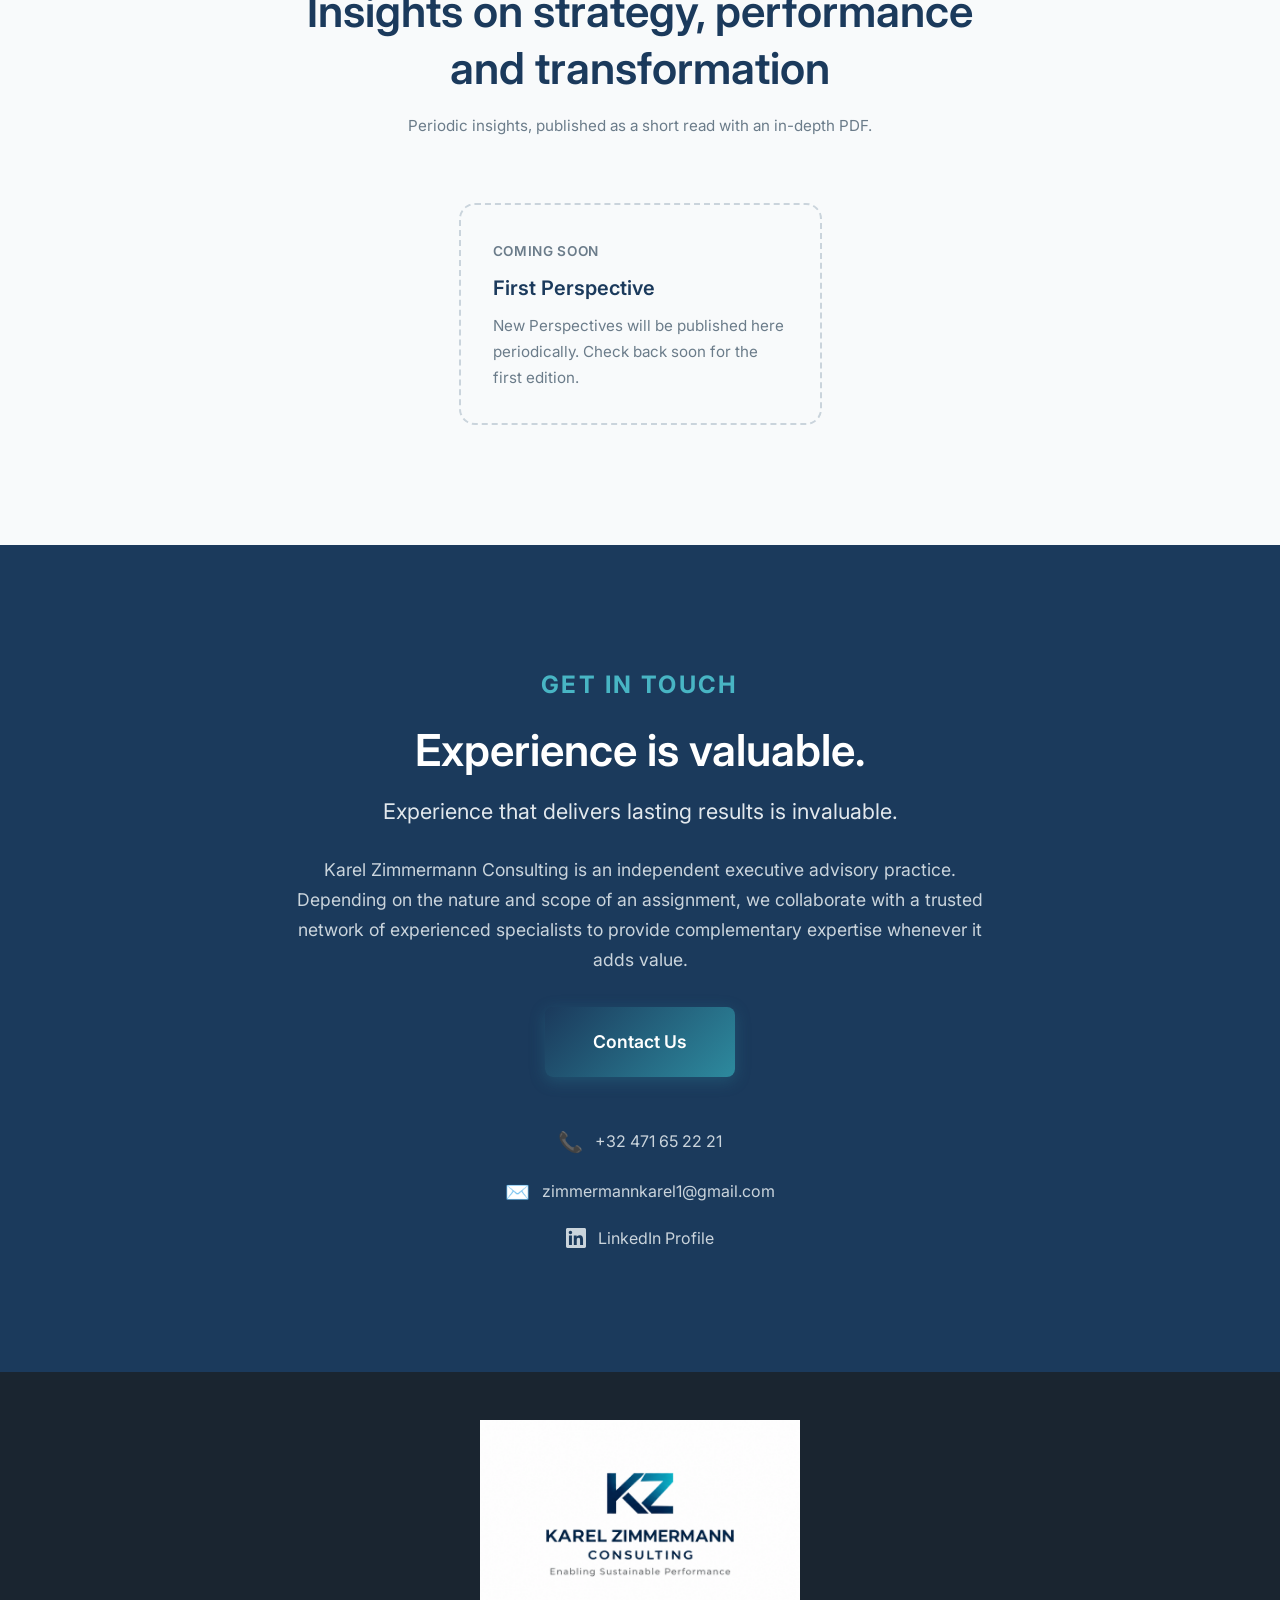
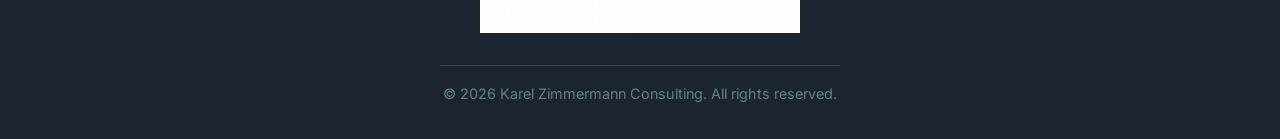
==== commit 82da2f16: "Rebrand site for Karel Zimmermann Consulting" ====
--- a/index.html
+++ b/index.html
@@ -5,26 +5,40 @@
     <meta charset="UTF-8">
     <meta name="viewport" content="width=device-width, initial-scale=1.0">
     <meta name="description"
-        content="KZ Advisory - Enabling Sustainable Performance. Strategy, structure, and execution consulting for leadership teams.">
-    <title>KZ Advisory | Enabling Sustainable Performance</title>
+        content="Karel Zimmermann Consulting - Enabling Sustainable Performance. Strategy, structure, and execution consulting for leadership teams.">
+    <title>Karel Zimmermann Consulting | Enabling Sustainable Performance</title>
     <link rel="canonical" href="https://kzadvising.com/">
-    <meta property="og:title" content="KZ Advisory | Enabling Sustainable Performance">
+    <meta property="og:site_name" content="Karel Zimmermann Consulting">
+    <meta property="og:title" content="Karel Zimmermann Consulting | Enabling Sustainable Performance">
     <meta property="og:description"
-        content="KZ Advisory - Enabling Sustainable Performance. Strategy, structure, and execution consulting for leadership teams.">
+        content="Strategy, structure, and execution consulting for leadership teams.">
     <meta property="og:url" content="https://kzadvising.com/">
     <meta property="og:type" content="website">
+    <meta name="twitter:card" content="summary">
+    <meta name="twitter:title" content="Karel Zimmermann Consulting | Enabling Sustainable Performance">
+    <meta name="twitter:description" content="Strategy, structure, and execution consulting for leadership teams.">
     <link rel="stylesheet" href="styles.css">
     <link rel="preconnect" href="https://fonts.googleapis.com">
     <link rel="preconnect" href="https://fonts.gstatic.com" crossorigin>
     <link href="https://fonts.googleapis.com/css2?family=Inter:wght@300;400;500;600;700;800&display=swap" rel="stylesheet">
-    <link rel="icon" type="image/png" href="logo.png">
+    <link rel="icon" type="image/png" href="kz-icon.png">
+    <script type="application/ld+json">
+        {
+            "@context": "https://schema.org",
+            "@type": "ProfessionalService",
+            "name": "Karel Zimmermann Consulting",
+            "description": "Strategy, structure, and execution consulting for leadership teams.",
+            "email": "zimmermannkarel1@gmail.com",
+            "telephone": "+32471652221"
+        }
+    </script>
 </head>
 
 <body>
     <!-- Navigation -->
     <nav class="navbar">
         <div class="nav-container">
-            <a href="#home" class="nav-logo">KZ Advisory</a>
+            <a href="#home" class="nav-logo">Karel Zimmermann Consulting</a>
             <ul class="nav-menu">
                 <li><a href="#about">About</a></li>
                 <li><a href="#services">Services</a></li>
@@ -85,8 +99,8 @@
                         </div>
                         <div class="about-point">
                             <h3>Executive Experience</h3>
-                            <p>More than 30 years of international executive leadership across global food
-                                and ingredient businesses, bringing practical insight and a proven track
+                            <p>International executive leadership across global food and ingredient
+                                businesses, bringing practical insight and a proven track
                                 record of delivering sustainable value.</p>
                         </div>
                     </div>
@@ -100,7 +114,7 @@
         <div class="container">
             <div class="section-header">
                 <span class="section-tag">Background</span>
-                <h2 class="experience-title">30+ years of executive leadership across global Food & Healthcare industries</h2>
+                <h2 class="experience-title">International executive leadership experience across global Food & Ingredient industries</h2>
                 <p class="section-subtitle">Leading teams in Belgium, France, Canada, USA & Netherlands</p>
             </div>
 
@@ -294,7 +308,7 @@
                 <div class="approach-card">
                     <div class="approach-number">01</div>
                     <h3>Executive Experience</h3>
-                    <p>Drawing on more than 30 years of international executive leadership, we understand the
+                    <p>Drawing on international executive leadership, we understand the
                         realities, responsibilities and decisions that leadership teams face every day.</p>
                 </div>
                 <div class="approach-card">
@@ -340,7 +354,7 @@
                 <span class="section-tag">Get in Touch</span>
                 <h2>Experience is valuable.</h2>
                 <p class="contact-tagline">Experience that delivers lasting results is invaluable.</p>
-                <p>KZ Advisory is an independent executive advisory practice. Depending on
+                <p>Karel Zimmermann Consulting is an independent executive advisory practice. Depending on
                     the nature and scope of an assignment, we collaborate with a trusted network of
                     experienced specialists to provide complementary expertise whenever it adds value.</p>
                 <a href="mailto:zimmermannkarel1@gmail.com" class="btn btn-primary btn-large">Contact Us</a>
@@ -373,15 +387,10 @@
     <footer class="footer">
         <div class="container">
             <div class="footer-content">
-                <div class="footer-brand">
-                    <div class="footer-brand-row">
-                        <img src="kz-mark.png" alt="KZ" class="footer-brand-mark">
-                        <span class="footer-brand-name">Advisory</span>
-                    </div>
-                    <span class="footer-brand-person">Karel Zimmermann</span>
-                    <span class="footer-brand-tagline">Enabling Sustainable Performance</span>
-                </div>
-                <p class="copyright">© 2026 KZ Advisory. All rights reserved.</p>
+                <div class="footer-logo-wrapper">
+                    <img src="footer-logo-centered.png" alt="Karel Zimmermann Consulting" class="footer-logo">
+                </div>
+                <p class="copyright">© 2026 Karel Zimmermann Consulting. All rights reserved.</p>
             </div>
         </div>
     </footer>
--- a/styles.css
+++ b/styles.css
@@ -1,5 +1,5 @@
 /* ========================================
-   KZ Advisory
+   Karel Zimmermann Consulting
    Brand Colors & Design System
    ======================================== */
 
@@ -918,58 +918,18 @@
     gap: 16px;
 }
 
-.footer-brand {
-    display: inline-flex;
-    flex-direction: column;
-    align-items: center;
-    gap: 12px;
-    background: var(--white);
-    border-radius: 12px;
-    padding: 28px 44px;
-}
-
-.footer-brand-row {
-    display: flex;
-    align-items: center;
-    gap: 16px;
-}
-
-.footer-brand-mark {
-    height: 48px;
-    width: auto;
-}
-
-.footer-brand-name {
-    font-size: 1.9rem;
-    font-weight: 600;
-    letter-spacing: 0.22em;
-    text-transform: uppercase;
-    color: var(--navy-dark);
-}
-
-.footer-brand-person {
-    display: flex;
-    align-items: center;
-    gap: 14px;
-    font-size: 0.8rem;
-    font-weight: 500;
-    letter-spacing: 0.35em;
-    text-transform: uppercase;
-    color: var(--gray-500);
-}
-
-.footer-brand-person::before,
-.footer-brand-person::after {
-    content: "";
-    width: 36px;
-    height: 1px;
-    background: var(--gray-300);
-}
-
-.footer-brand-tagline {
-    font-size: 0.95rem;
-    font-weight: 600;
-    color: var(--teal);
+.footer-logo-wrapper {
+    width: 100%;
+    display: flex;
+    justify-content: center;
+}
+
+.footer-logo {
+    display: block;
+    width: min(320px, 90vw);
+    height: auto;
+    object-fit: contain;
+    object-position: center;
 }
 
 .footer p {
@@ -1489,23 +1449,6 @@
         padding: 32px 0;
     }
 
-    .footer-brand {
-        padding: 22px 28px;
-    }
-
-    .footer-brand-mark {
-        height: 36px;
-    }
-
-    .footer-brand-name {
-        font-size: 1.4rem;
-    }
-
-    .footer-brand-person {
-        font-size: 0.7rem;
-        letter-spacing: 0.28em;
-    }
-
     .footer p {
         font-size: 0.85rem;
     }
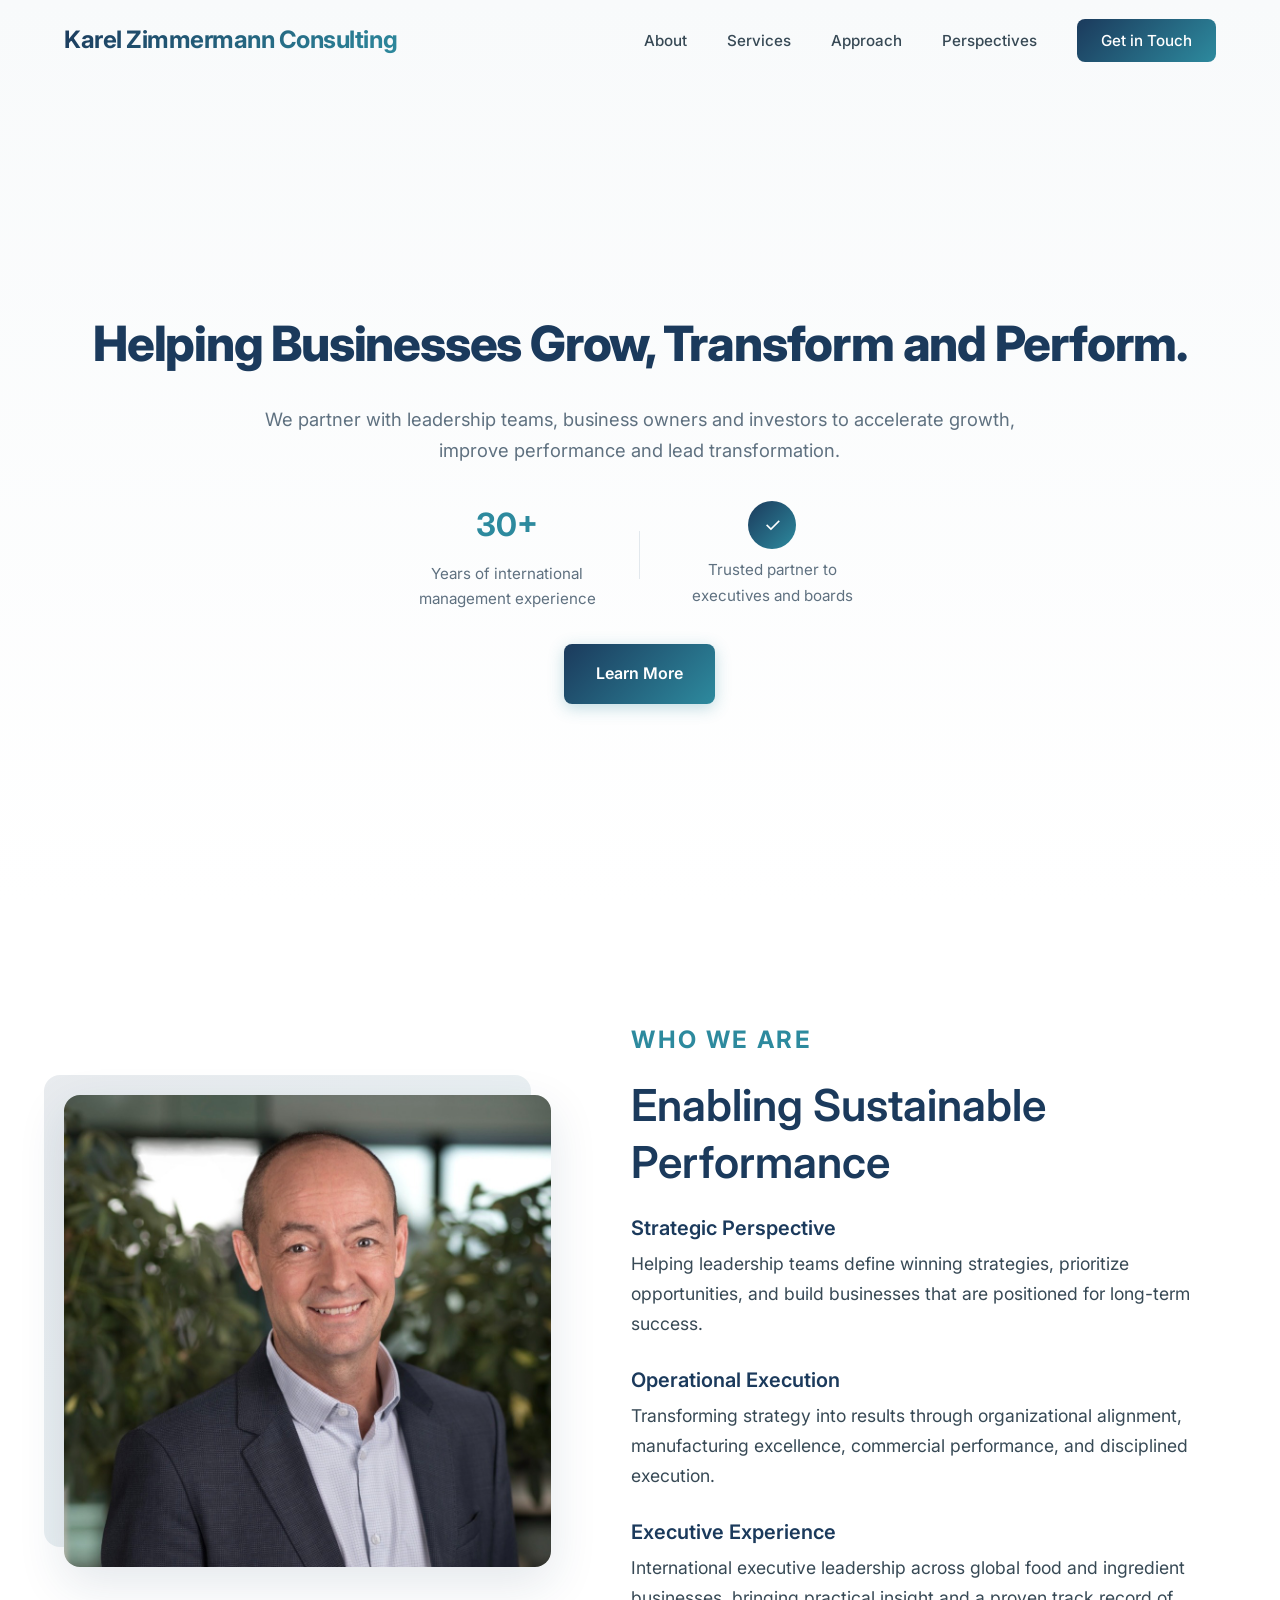
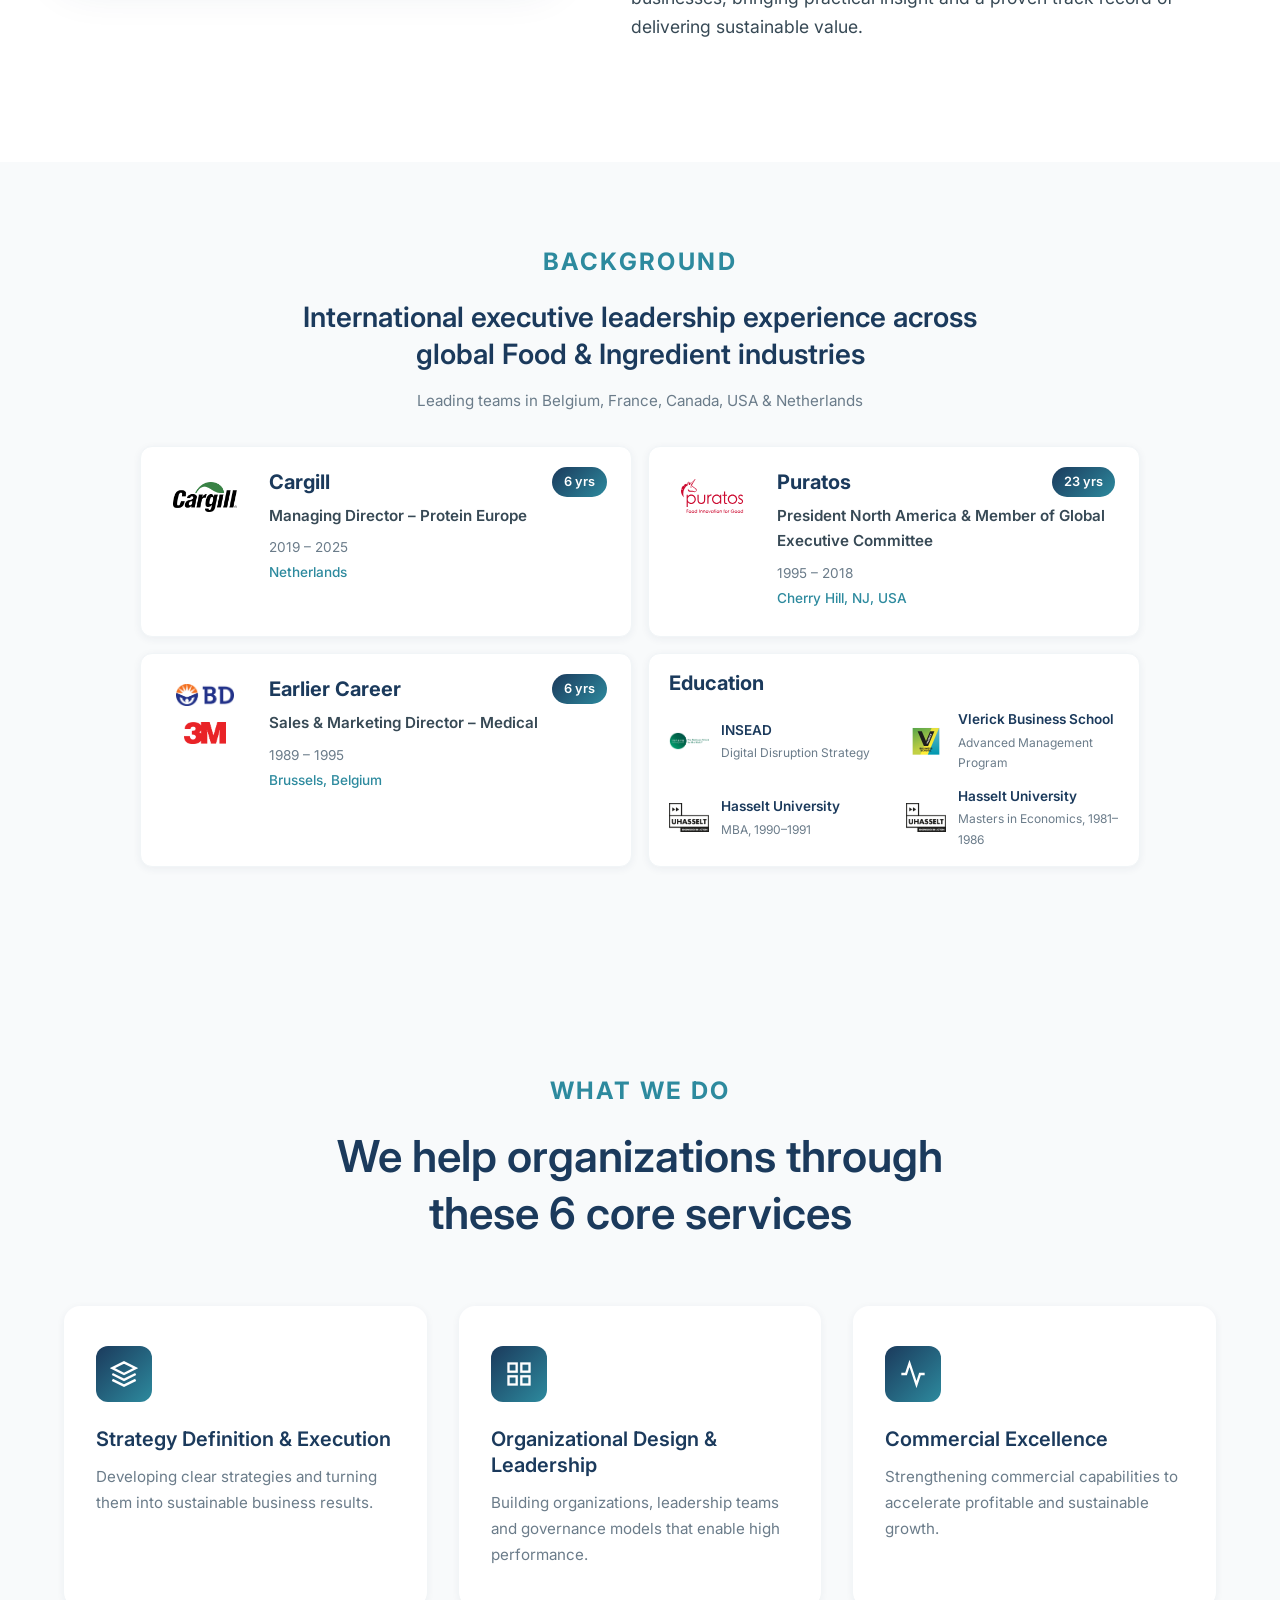
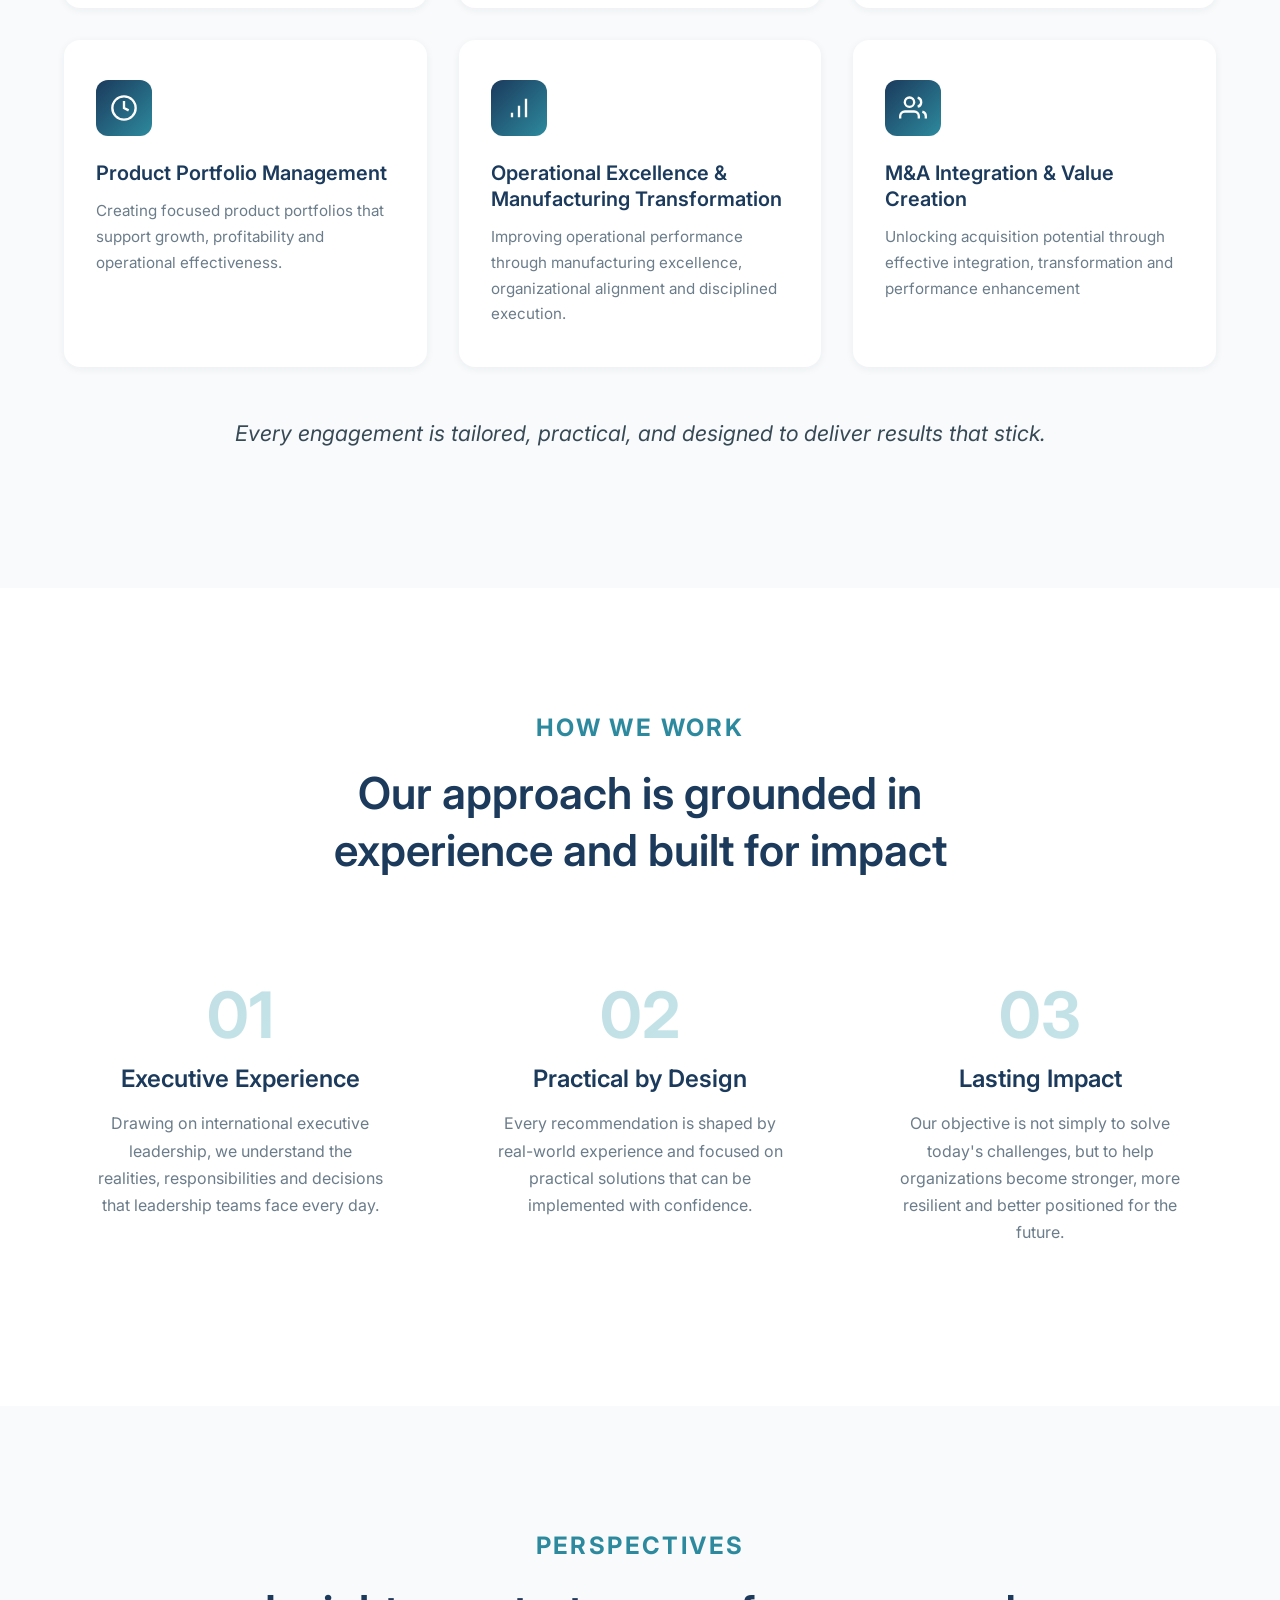
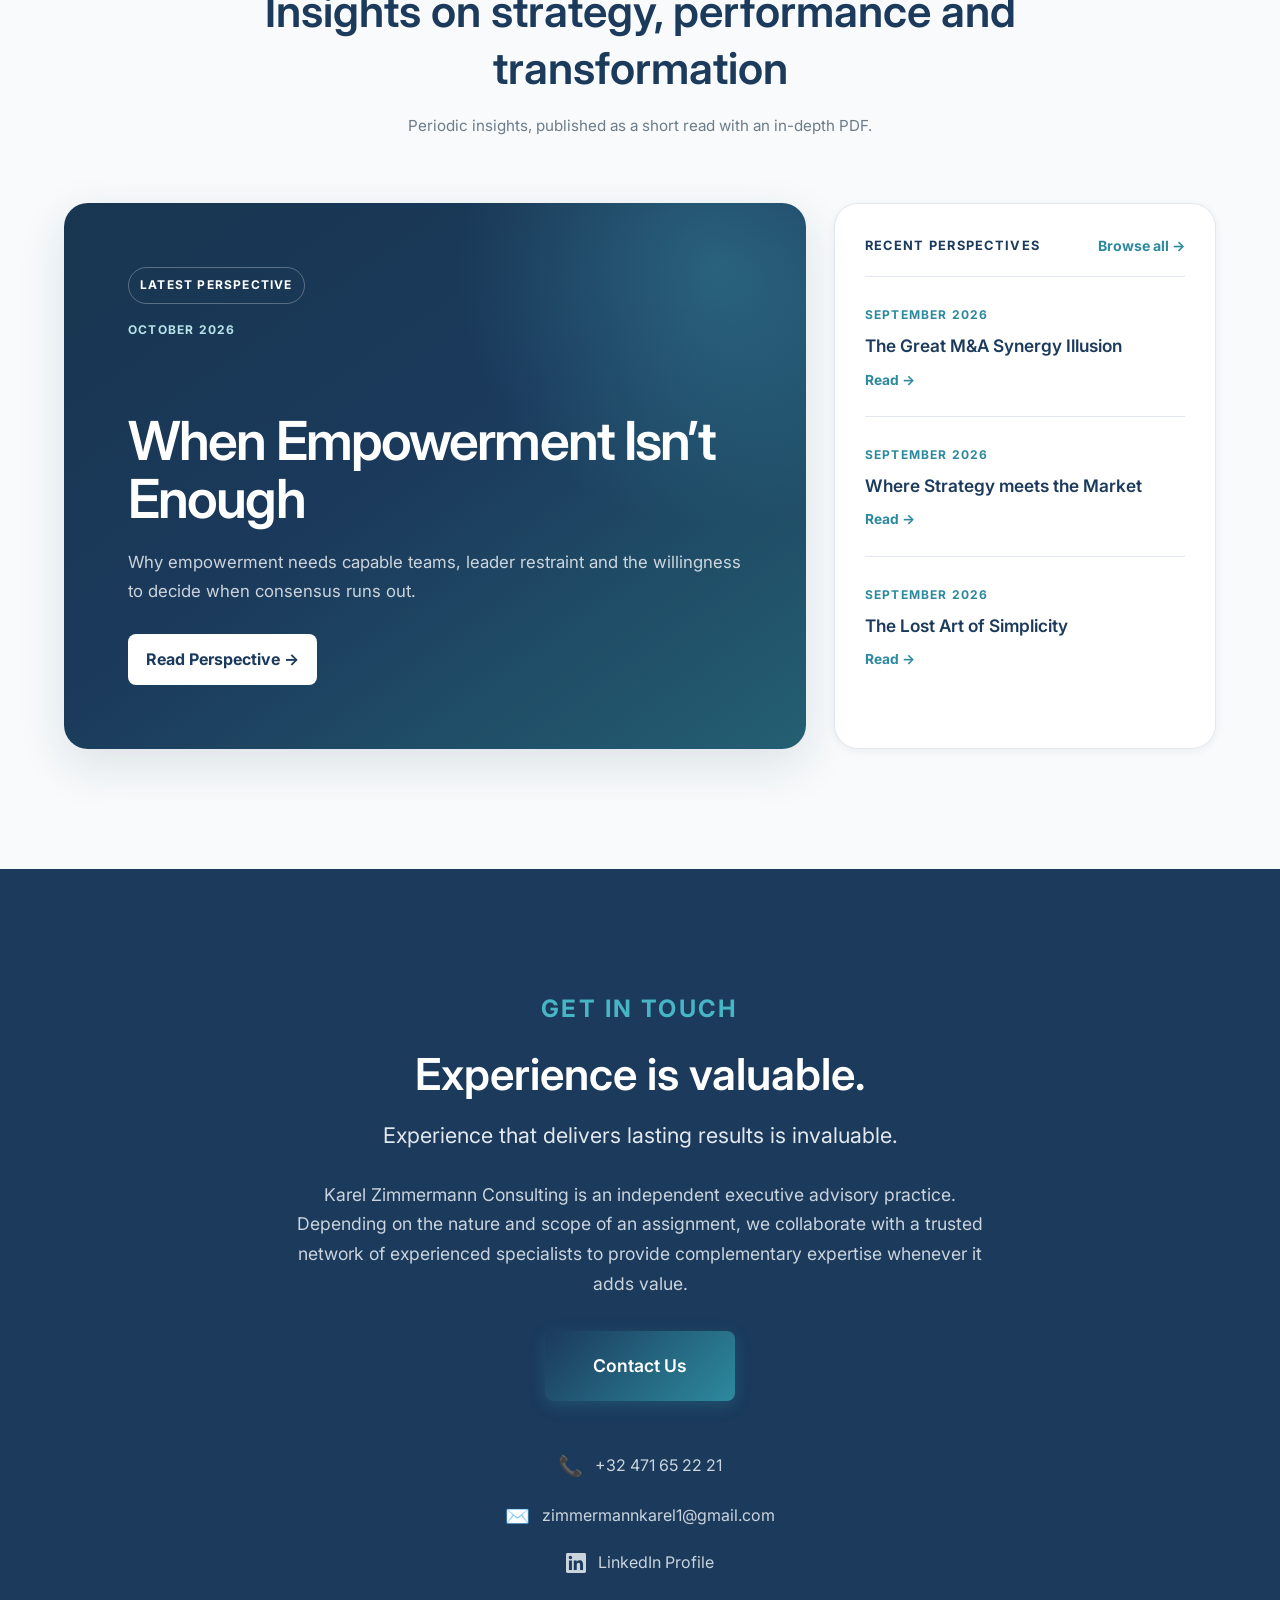
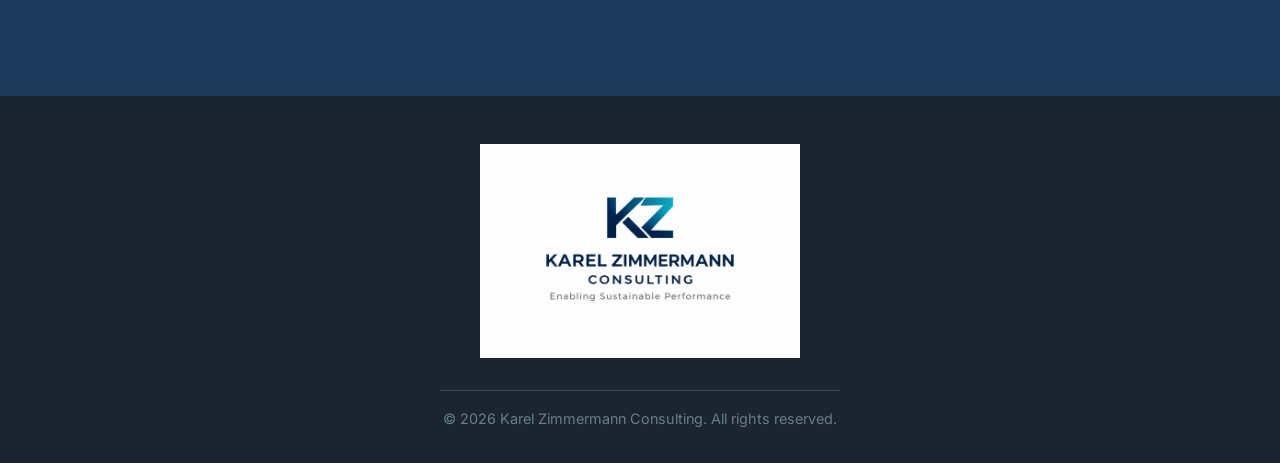
==== commit 9bb78fb2: "Redesign Perspectives discovery" ====
--- a/index.html
+++ b/index.html
@@ -336,13 +336,29 @@
                 <p class="section-subtitle">Periodic insights, published as a short read with an in-depth
                     PDF.</p>
             </div>
-            <div class="perspectives-grid">
-                <div class="perspective-card perspective-card--placeholder">
-                    <span class="perspective-date">Coming soon</span>
-                    <h3>First Perspective</h3>
-                    <p>New Perspectives will be published here periodically. Check back soon for the first
-                        edition.</p>
-                </div>
+            <div class="perspectives-showcase">
+                <div class="perspective-feature-slot">
+                    <article class="perspective-feature perspective-feature--placeholder">
+                        <span class="perspective-feature-label">Latest Perspective</span>
+                        <h3>Loading the latest Perspective…</h3>
+                        <p>Fresh thinking on the decisions that shape strategy, performance and transformation.</p>
+                    </article>
+                </div>
+                <aside class="perspectives-recent" aria-labelledby="recent-perspectives-title">
+                    <div class="perspectives-recent-header">
+                        <h3 id="recent-perspectives-title">Recent Perspectives</h3>
+                        <a href="perspectives/" class="perspectives-archive-link">Browse all →</a>
+                    </div>
+                    <div class="perspectives-recent-list">
+                        <article class="perspective-recent-item perspective-recent--placeholder">
+                            <span class="perspective-recent-date">Archive</span>
+                            <h3>More Perspectives are being loaded.</h3>
+                        </article>
+                    </div>
+                </aside>
+            </div>
+            <div class="perspectives-mobile-archive">
+                <a href="perspectives/" class="perspectives-archive-link">Browse all Perspectives →</a>
             </div>
         </div>
     </section>
@@ -452,14 +468,15 @@
             });
         }, observerOptions);
 
-        document.querySelectorAll('.service-card, .approach-card, .perspective-card, .about-content, .about-image, .career-item').forEach(el => {
+        document.querySelectorAll('.service-card, .approach-card, .about-content, .about-image, .career-item').forEach(el => {
             el.classList.add('reveal');
             observer.observe(el);
         });
 
         Perspectives.loadPerspectives({
             document,
-            grid: document.querySelector('.perspectives-grid'),
+            featured: document.querySelector('.perspective-feature-slot'),
+            recent: document.querySelector('.perspectives-recent-list'),
             fetch: window.fetch.bind(window),
             onError: error => console.error('Unable to load Perspectives:', error),
             observer
--- a/styles.css
+++ b/styles.css
@@ -755,15 +755,169 @@
     background: var(--gray-50);
 }
 
-.perspectives-grid {
+.perspectives .section-header {
+    max-width: 780px;
+    margin-left: auto;
+    margin-right: auto;
+}
+
+.perspectives-showcase {
     display: grid;
-    /* auto-fit + minmax keeps 3 columns filling the row once there are
-       enough cards (min 320px, matching the 3-column math at the
-       container's max-width), but collapses to fewer centered columns
-       today, while there's only a single placeholder card. */
-    grid-template-columns: repeat(auto-fit, minmax(320px, 363px));
-    justify-content: center;
-    gap: 32px;
+    grid-template-columns: minmax(0, 1.65fr) minmax(320px, 0.85fr);
+    gap: 28px;
+    align-items: stretch;
+}
+
+.perspective-feature-slot {
+    min-width: 0;
+}
+
+.perspective-feature {
+    min-height: 480px;
+    height: 100%;
+    padding: clamp(36px, 5vw, 64px);
+    border-radius: 24px;
+    display: flex;
+    flex-direction: column;
+    align-items: flex-start;
+    overflow: hidden;
+    color: var(--white);
+    background:
+        radial-gradient(circle at 88% 12%, rgba(72, 181, 196, 0.32), transparent 32%),
+        linear-gradient(145deg, #183650 0%, var(--navy-dark) 48%, #245f72 100%);
+    box-shadow: var(--shadow-lg);
+    transition: transform var(--transition-base), box-shadow var(--transition-base);
+}
+
+.perspective-feature:hover {
+    transform: translateY(-4px);
+    box-shadow: 0 22px 56px rgba(27, 58, 92, 0.2);
+}
+
+.perspective-feature-label,
+.perspective-feature-date,
+.perspective-recent-date {
+    display: inline-block;
+    font-size: 0.75rem;
+    font-weight: 700;
+    letter-spacing: 0.1em;
+    text-transform: uppercase;
+}
+
+.perspective-feature-label {
+    padding: 7px 11px;
+    border: 1px solid rgba(255, 255, 255, 0.28);
+    border-radius: 999px;
+    color: var(--white);
+}
+
+.perspective-feature-date {
+    margin-top: 16px;
+    color: #b8e3e8;
+}
+
+.perspective-feature h3 {
+    max-width: 680px;
+    margin-top: auto;
+    padding-top: 72px;
+    color: var(--white);
+    font-size: clamp(2rem, 4.2vw, 3.65rem);
+    line-height: 1.08;
+    letter-spacing: -0.035em;
+}
+
+.perspective-feature p {
+    max-width: 660px;
+    margin: 20px 0 28px;
+    color: rgba(255, 255, 255, 0.78);
+    font-size: 1.05rem;
+    line-height: 1.72;
+}
+
+.perspective-feature-link {
+    display: inline-flex;
+    align-items: center;
+    min-height: 48px;
+    padding: 12px 18px;
+    border-radius: 8px;
+    background: var(--white);
+    color: var(--navy-dark);
+    font-weight: 700;
+}
+
+.perspective-feature-link:hover {
+    color: var(--teal);
+}
+
+.perspective-feature--placeholder {
+    justify-content: flex-start;
+}
+
+.perspective-feature--placeholder h3 {
+    margin-top: auto;
+}
+
+.perspectives-recent {
+    padding: 30px 30px 20px;
+    border: 1px solid var(--gray-200);
+    border-radius: 24px;
+    background: var(--white);
+    box-shadow: var(--shadow-sm);
+}
+
+.perspectives-recent-header {
+    display: flex;
+    align-items: center;
+    justify-content: space-between;
+    gap: 20px;
+    padding-bottom: 18px;
+    border-bottom: 1px solid var(--gray-200);
+}
+
+.perspectives-recent-header h3 {
+    font-size: 0.8rem;
+    font-weight: 700;
+    letter-spacing: 0.1em;
+    text-transform: uppercase;
+}
+
+.perspectives-archive-link {
+    font-size: 0.88rem;
+    font-weight: 700;
+    white-space: nowrap;
+}
+
+.perspective-recent-item {
+    padding: 23px 0;
+    border-bottom: 1px solid var(--gray-200);
+    transition: transform var(--transition-fast);
+}
+
+.perspective-recent-item:last-child {
+    border-bottom: 0;
+}
+
+.perspective-recent-item:hover {
+    transform: translateX(4px);
+}
+
+.perspective-recent-date {
+    color: var(--teal);
+}
+
+.perspective-recent-item h3 {
+    margin: 7px 0 8px;
+    font-size: 1.08rem;
+    line-height: 1.35;
+}
+
+.perspective-recent-link {
+    font-size: 0.86rem;
+    font-weight: 700;
+}
+
+.perspectives-mobile-archive {
+    display: none;
 }
 
 .perspective-card {
@@ -823,6 +977,124 @@
 }
 
 /* ========================================
+   Perspectives Archive
+   ======================================== */
+
+.perspectives-archive-page {
+    background: var(--gray-50);
+}
+
+.archive-header {
+    background: var(--white);
+    border-bottom: 1px solid var(--gray-200);
+}
+
+.archive-nav {
+    width: min(100% - 48px, var(--container-max));
+    min-height: 76px;
+    margin: 0 auto;
+    display: flex;
+    align-items: center;
+    justify-content: space-between;
+    gap: 24px;
+}
+
+.archive-logo {
+    color: var(--navy-dark);
+    font-size: 1.05rem;
+    font-weight: 700;
+    letter-spacing: -0.02em;
+}
+
+.archive-back {
+    font-size: 0.9rem;
+    font-weight: 700;
+}
+
+.archive-hero {
+    padding: 88px 0 76px;
+    background:
+        radial-gradient(circle at 82% 20%, rgba(72, 181, 196, 0.24), transparent 28%),
+        var(--navy-dark);
+}
+
+.archive-hero .section-tag {
+    color: #b8e3e8;
+}
+
+.archive-hero h1 {
+    margin: 12px 0 18px;
+    color: var(--white);
+    font-size: clamp(2.75rem, 7vw, 5.4rem);
+    letter-spacing: -0.045em;
+}
+
+.archive-hero p {
+    max-width: 660px;
+    margin-bottom: 0;
+    color: rgba(255, 255, 255, 0.72);
+    font-size: 1.08rem;
+}
+
+.archive-content {
+    padding: 72px 0 96px;
+}
+
+.archive-intro {
+    display: flex;
+    justify-content: space-between;
+    align-items: end;
+    gap: 32px;
+    margin-bottom: 32px;
+}
+
+.archive-intro h2 {
+    font-size: clamp(1.65rem, 3vw, 2.2rem);
+}
+
+.archive-intro p {
+    max-width: 440px;
+    margin-bottom: 0;
+    color: var(--gray-500);
+}
+
+.perspective-archive-grid {
+    display: grid;
+    grid-template-columns: repeat(2, minmax(0, 1fr));
+    gap: 24px;
+}
+
+.perspectives-archive-page .perspective-card {
+    min-height: 290px;
+    display: flex;
+    flex-direction: column;
+    border: 1px solid var(--gray-200);
+    box-shadow: none;
+}
+
+.perspectives-archive-page .perspective-card:hover {
+    transform: translateY(-4px);
+    border-color: rgba(45, 138, 158, 0.45);
+    box-shadow: var(--shadow-md);
+}
+
+.perspectives-archive-page .perspective-card h3 {
+    font-size: 1.35rem;
+}
+
+.perspectives-archive-page .perspective-card .perspective-link {
+    margin-top: auto;
+}
+
+.archive-footer {
+    padding: 28px 24px;
+    background: var(--gray-900);
+    color: var(--gray-500);
+    text-align: center;
+    font-size: 0.85rem;
+}
+
+/* ========================================
    Contact Section
    ======================================== */
 
@@ -1042,6 +1314,22 @@
     transition-delay: 0.75s;
 }
 
+.perspective-feature.reveal {
+    transition-delay: 0s;
+}
+
+.perspective-recent-item.reveal:nth-child(1) {
+    transition-delay: 0.1s;
+}
+
+.perspective-recent-item.reveal:nth-child(2) {
+    transition-delay: 0.2s;
+}
+
+.perspective-recent-item.reveal:nth-child(3) {
+    transition-delay: 0.3s;
+}
+
 /* ========================================
    Responsive Design
    ======================================== */
@@ -1055,8 +1343,32 @@
         grid-template-columns: repeat(2, 1fr);
     }
 
-    .perspectives-grid {
-        grid-template-columns: repeat(2, 1fr);
+    .perspectives-showcase {
+        grid-template-columns: 1fr;
+    }
+
+    .perspective-feature {
+        min-height: 430px;
+    }
+
+    .perspectives-recent-list {
+        display: grid;
+        grid-template-columns: repeat(3, minmax(0, 1fr));
+    }
+
+    .perspective-recent-item {
+        padding: 22px 20px;
+        border-right: 1px solid var(--gray-200);
+        border-bottom: 0;
+    }
+
+    .perspective-recent-item:first-child {
+        padding-left: 0;
+    }
+
+    .perspective-recent-item:last-child {
+        padding-right: 0;
+        border-right: 0;
     }
 
     .about-grid {
@@ -1397,13 +1709,74 @@
     }
 
     /* Perspectives */
-    .perspectives-grid {
-        grid-template-columns: 1fr;
-        gap: 20px;
+    .perspective-feature {
+        min-height: 420px;
+        padding: 34px 28px;
+    }
+
+    .perspective-feature h3 {
+        padding-top: 64px;
+    }
+
+    .perspectives-recent {
+        padding: 28px 26px 16px;
+    }
+
+    .perspectives-recent-header .perspectives-archive-link {
+        display: none;
+    }
+
+    .perspectives-recent-list {
+        display: block;
+    }
+
+    .perspective-recent-item,
+    .perspective-recent-item:first-child,
+    .perspective-recent-item:last-child {
+        padding: 20px 0;
+        border-right: 0;
+        border-bottom: 1px solid var(--gray-200);
+    }
+
+    .perspective-recent-item:last-child {
+        border-bottom: 0;
+    }
+
+    .perspectives-mobile-archive {
+        display: block;
+        margin-top: 24px;
+        text-align: center;
     }
 
     .perspective-card {
         padding: 28px 24px;
+    }
+
+    .archive-nav {
+        width: min(100% - 40px, var(--container-max));
+    }
+
+    .archive-hero {
+        padding: 64px 0 58px;
+    }
+
+    .archive-content {
+        padding: 56px 0 72px;
+    }
+
+    .archive-intro {
+        align-items: flex-start;
+        flex-direction: column;
+        gap: 12px;
+    }
+
+    .perspective-archive-grid {
+        grid-template-columns: 1fr;
+        gap: 18px;
+    }
+
+    .perspectives-archive-page .perspective-card {
+        min-height: 0;
     }
 
     /* Contact */
@@ -1490,6 +1863,32 @@
         padding: 24px 20px;
     }
 
+    .perspective-feature {
+        min-height: 390px;
+        padding: 28px 24px;
+    }
+
+    .perspective-feature h3 {
+        padding-top: 52px;
+    }
+
+    .perspective-feature p {
+        font-size: 0.95rem;
+    }
+
+    .perspectives-recent {
+        padding: 24px 22px 12px;
+    }
+
+    .archive-logo {
+        max-width: 190px;
+        font-size: 0.9rem;
+    }
+
+    .archive-back {
+        font-size: 0.8rem;
+    }
+
     .contact-item {
         font-size: 0.85rem;
     }
@@ -1499,6 +1898,8 @@
 @media (hover: none) and (pointer: coarse) {
 
     .service-card:hover,
+    .perspective-feature:hover,
+    .perspective-recent-item:hover,
     .perspective-card:hover,
     .btn-primary:hover {
         transform: none;
